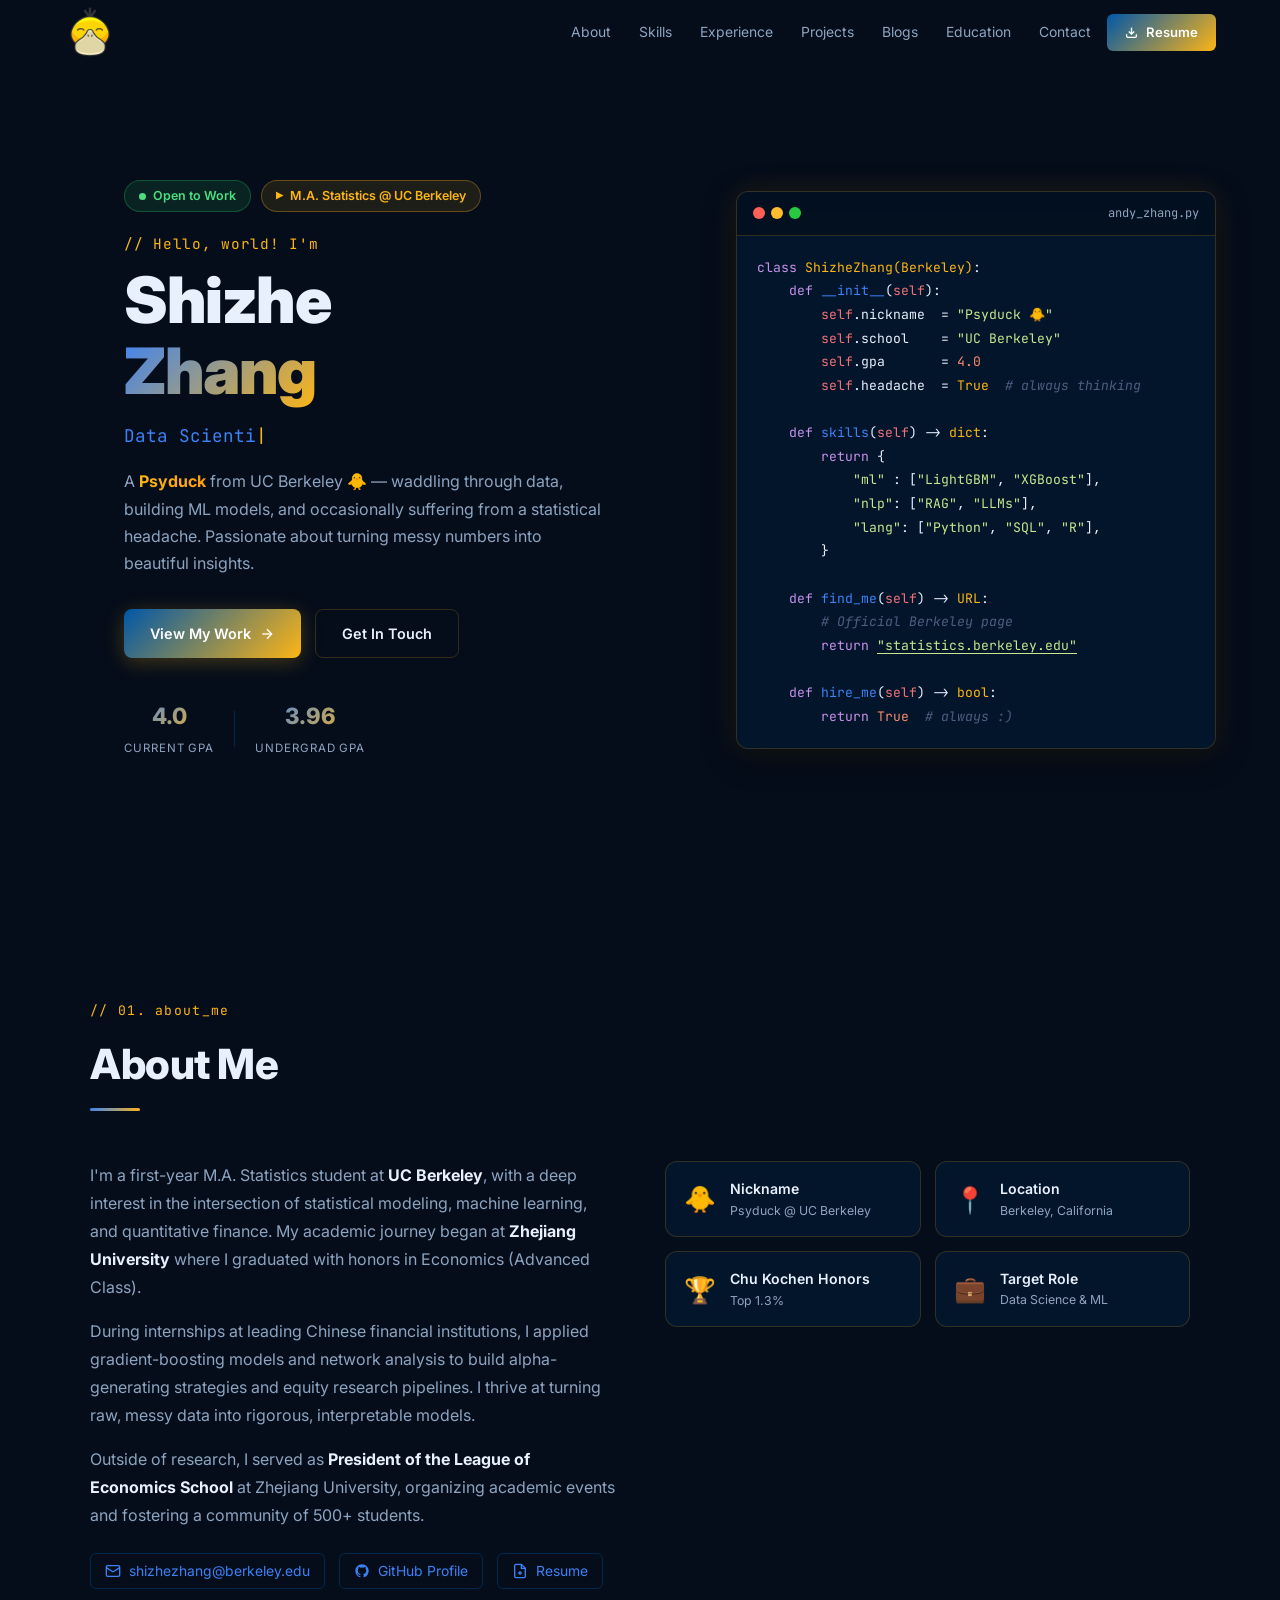
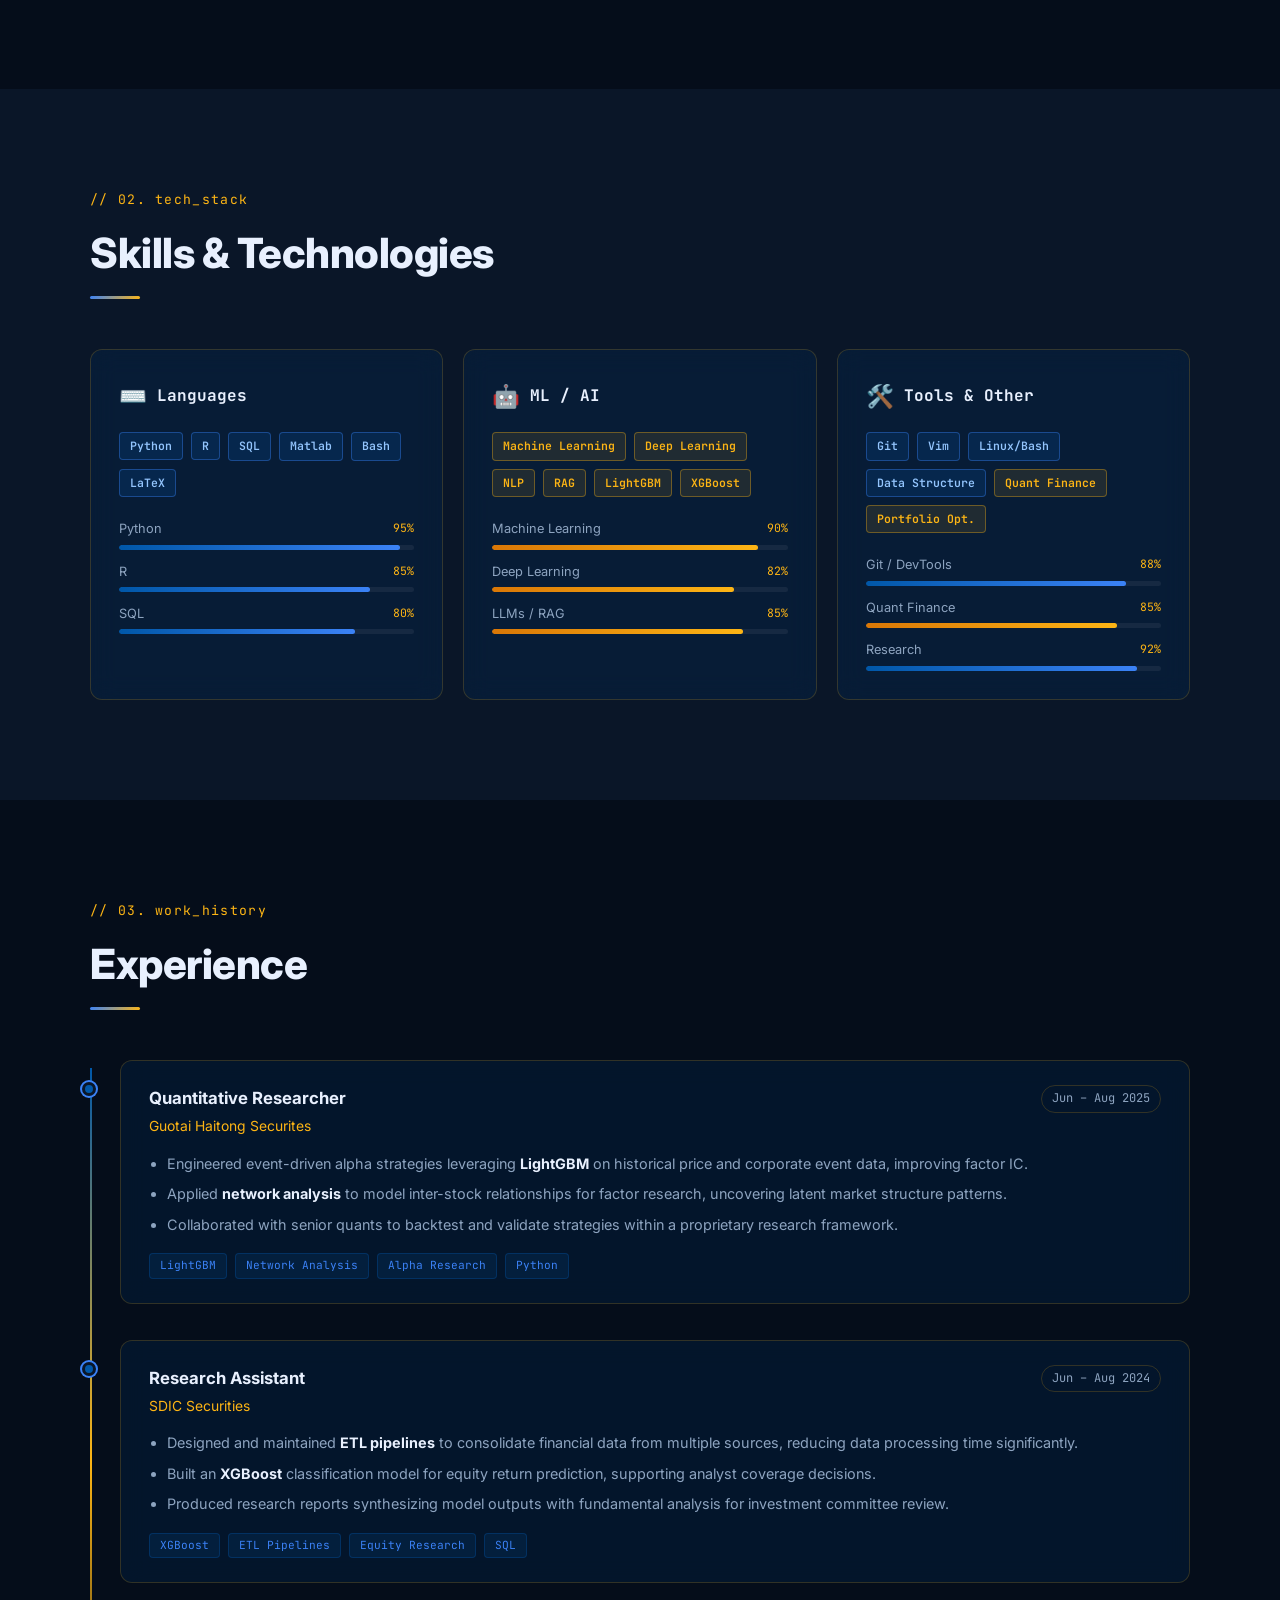
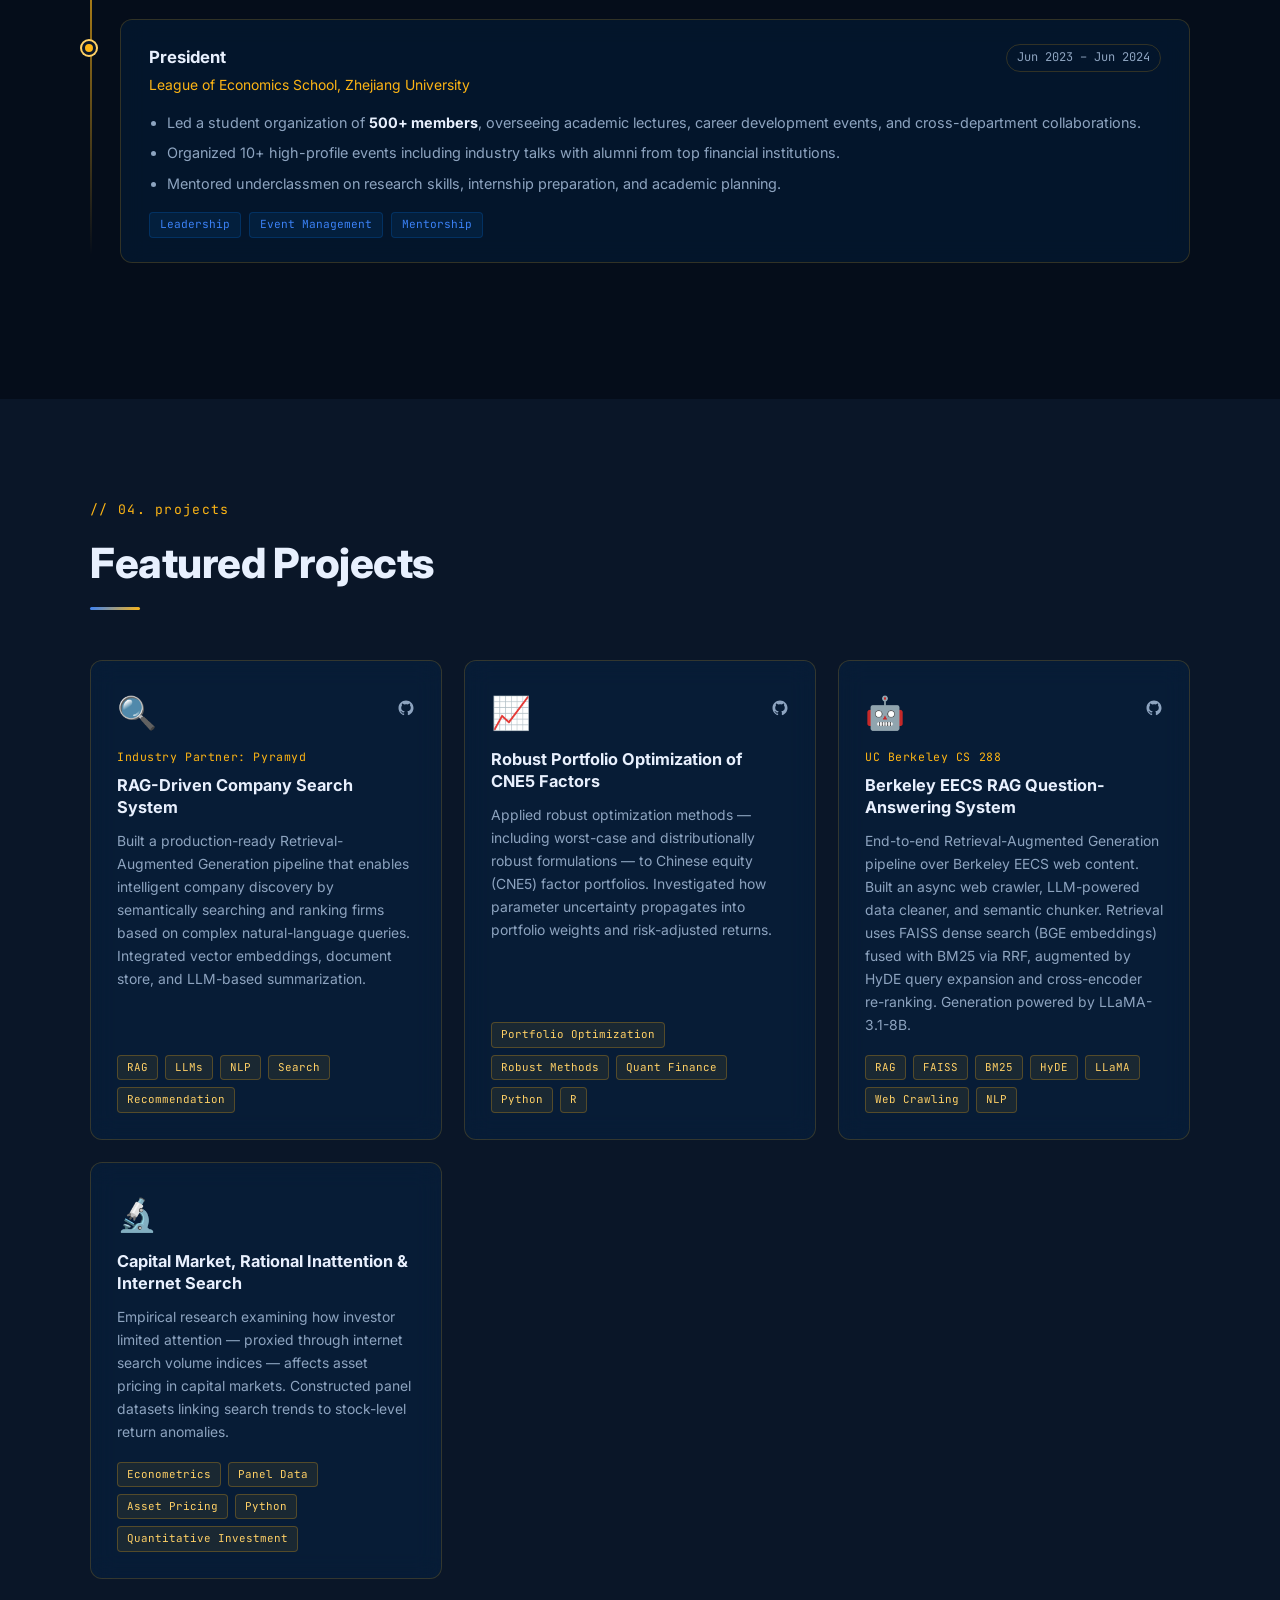
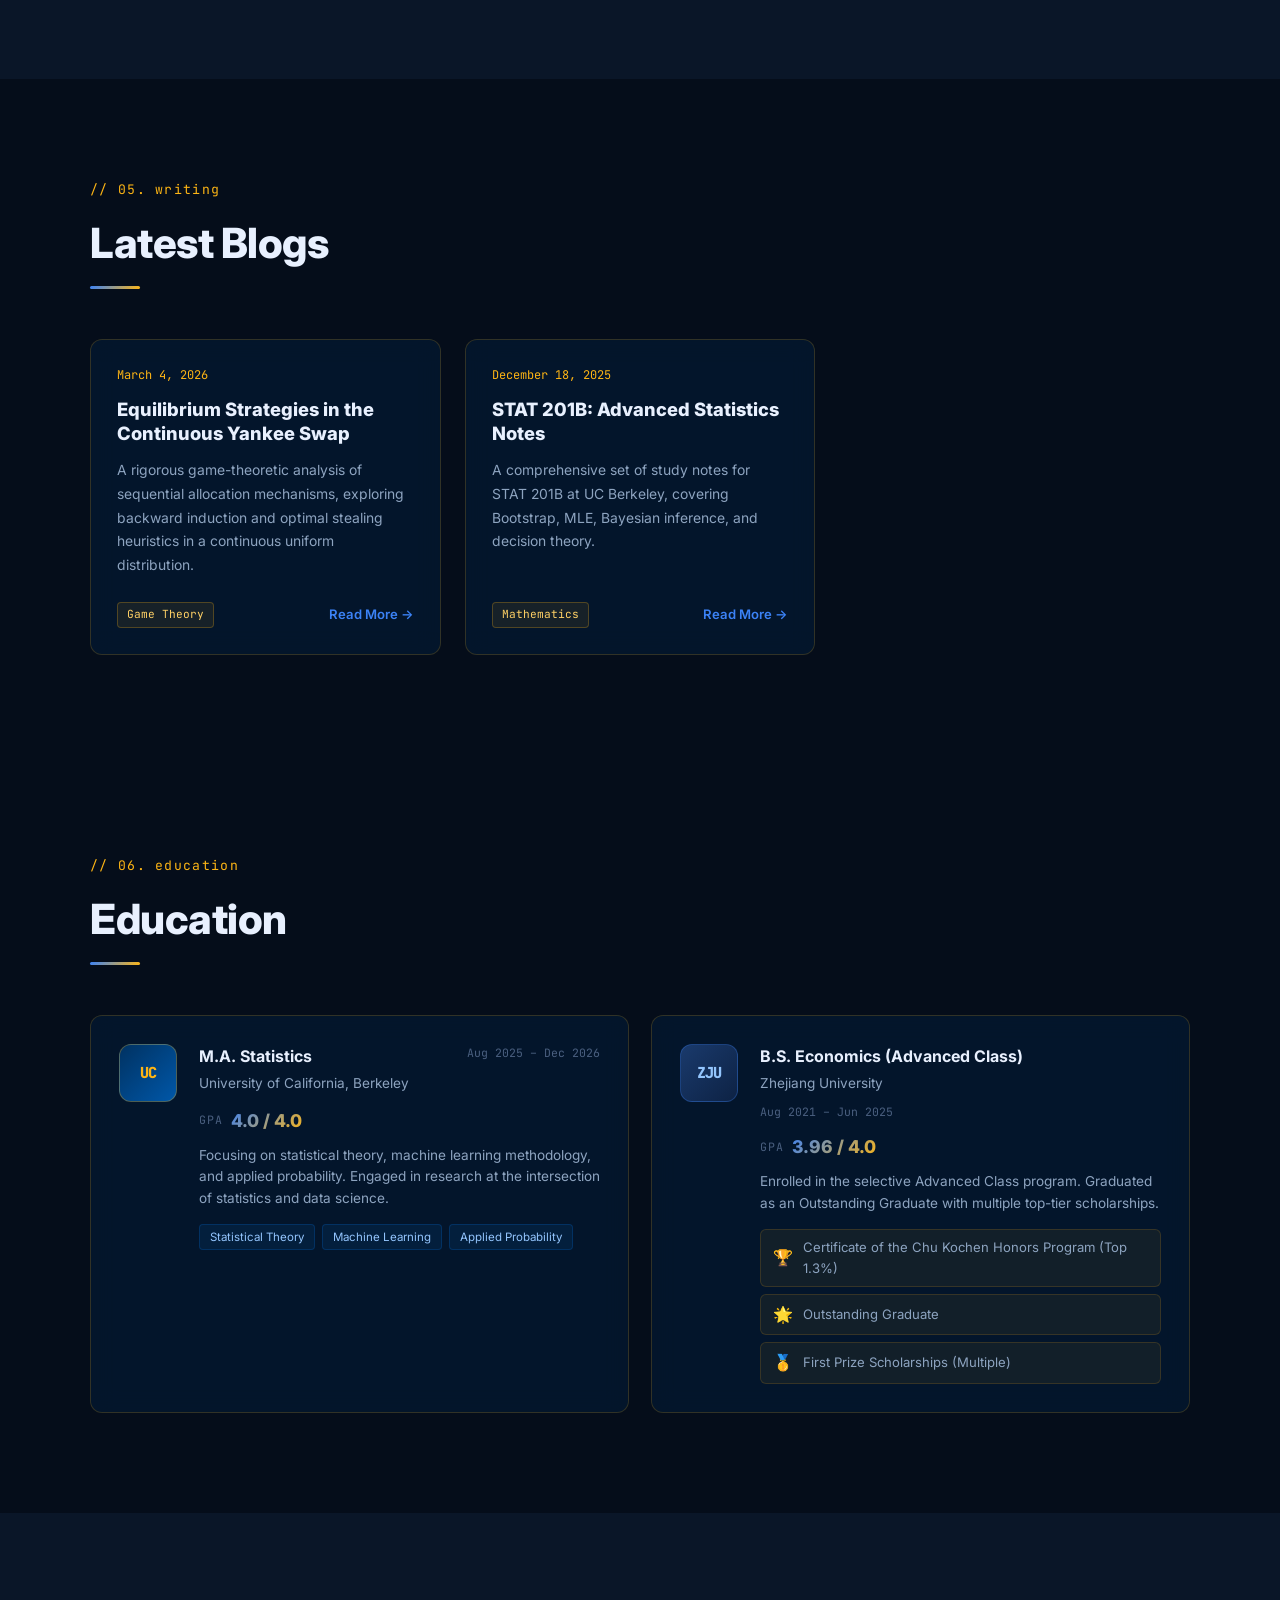
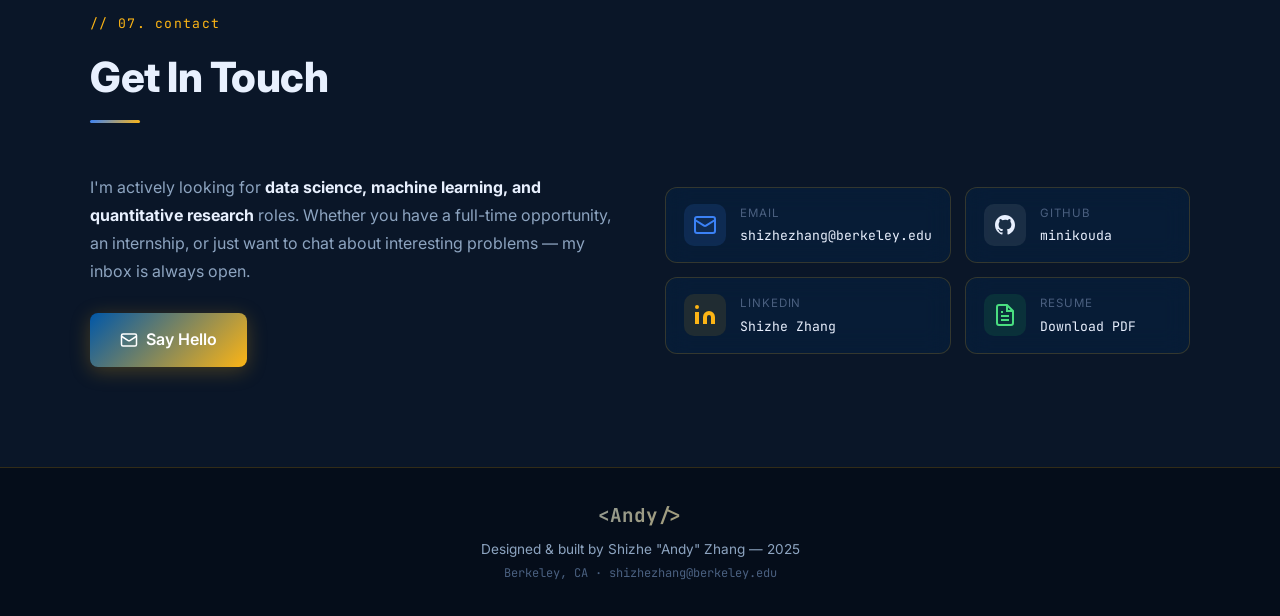
==== index.html @ 992f9767 "new resume and rag project" ====
<!DOCTYPE html>
<html lang="en">
<head>
  <meta charset="UTF-8" />
  <meta name="viewport" content="width=device-width, initial-scale=1.0" />
  <title>Andy Zhang — Data Scientist</title>
  <link rel="preconnect" href="https://fonts.googleapis.com" />
  <link rel="preconnect" href="https://fonts.gstatic.com" crossorigin />
  <link href="https://fonts.googleapis.com/css2?family=JetBrains+Mono:wght@400;600&family=Inter:wght@300;400;500;600;700;800;900&display=swap" rel="stylesheet" />
  <link rel="stylesheet" href="style.css" />
</head>
<body>

  <!-- ===== NAV ===== -->
  <nav class="nav" id="navbar">
    <div class="nav-inner">
      <a href="#hero" class="nav-logo"><img src="images/profile.png" alt="Andy" style="height:52px;width:52px;border-radius:50%;object-fit:cover;mix-blend-mode:lighten;" /></a>
      <ul class="nav-links">
        <li><a href="#about"     class="nav-link">About</a></li>
        <li><a href="#skills"    class="nav-link">Skills</a></li>
        <li><a href="#experience" class="nav-link">Experience</a></li>
        <li><a href="#projects"  class="nav-link">Projects</a></li>
        <li><a href="#blogs"     class="nav-link">Blogs</a></li>
        <li><a href="#education" class="nav-link">Education</a></li>
        <li><a href="#contact"   class="nav-link">Contact</a></li>
        <li><a href="assets/Zhang Shizhe.pdf" target="_blank" rel="noopener" class="btn btn-nav" download>
          <svg width="13" height="13" viewBox="0 0 24 24" fill="none" stroke="currentColor" stroke-width="2.5"><path d="M21 15v4a2 2 0 0 1-2 2H5a2 2 0 0 1-2-2v-4"/><polyline points="7 10 12 15 17 10"/><line x1="12" y1="15" x2="12" y2="3"/></svg>
          Resume
        </a></li>
      </ul>
      <button class="nav-hamburger" id="menuToggle" aria-label="Toggle menu">
        <span></span><span></span><span></span>
      </button>
    </div>
  </nav>

  <!-- ===== HERO ===== -->
  <section id="hero" class="hero">
    <div class="hero-bg-mesh" aria-hidden="true"></div>
    <div class="hero-content">
      <div class="hero-badges">
        <span class="badge badge-available"><span class="badge-dot"></span>Open to Work</span>
        <span class="badge badge-study"><span class="mono">▶</span> M.A. Statistics @ UC Berkeley</span>
      </div>
      <p class="hero-greeting mono">// Hello, world! I'm</p>
      <h1 class="hero-name">Shizhe<br /><span class="gradient-text">Zhang</span></h1>
      <div class="hero-title-wrapper">
        <span class="hero-role" id="typingTarget"></span><span class="cursor" id="cursor">|</span>
      </div>
      <p class="hero-description">
        A <strong class="psyduck-text">Psyduck</strong> from UC Berkeley 🐥 — waddling through data,
        building ML models, and occasionally suffering from a statistical headache.
        Passionate about turning messy numbers into beautiful insights.
      </p>
      <div class="hero-actions">
        <a href="#projects" class="btn btn-primary">
          View My Work
          <svg width="16" height="16" viewBox="0 0 24 24" fill="none" stroke="currentColor" stroke-width="2"><path d="M5 12h14"/><path d="m12 5 7 7-7 7"/></svg>
        </a>
        <a href="#contact" class="btn btn-secondary">Get In Touch</a>
      </div>
      <div class="hero-stats">
        <div class="stat"><span class="stat-num gradient-text">4.0</span><span class="stat-label">Current GPA</span></div>
        <div class="stat-divider"></div>
        <div class="stat"><span class="stat-num gradient-text">3.96</span><span class="stat-label">Undergrad GPA</span></div>
        <!-- <div class="stat-divider"></div>
        <div class="stat"><span class="stat-num gradient-text">Top 1.3%</span><span class="stat-label">National Scholarship</span></div> -->
      </div>
    </div>

    <div class="hero-visual" aria-hidden="true">
      <div class="code-block glass-card">
        <div class="code-header">
          <span class="dot dot-red"></span><span class="dot dot-yellow"></span><span class="dot dot-green"></span>
          <span class="code-title mono">andy_zhang.py</span>
        </div>
        <pre class="code-body mono"><span class="c-kw">class</span> <span class="c-cls">ShizheZhang(Berkeley)</span>:
    <span class="c-kw">def</span> <span class="c-fn">__init__</span>(<span class="c-var">self</span>):
        <span class="c-var">self</span>.nickname  = <span class="c-str">"Psyduck 🐥"</span>
        <span class="c-var">self</span>.school    = <span class="c-str">"UC Berkeley"</span>
        <span class="c-var">self</span>.gpa       = <span class="c-num">4.0</span>
        <span class="c-var">self</span>.headache  = <span class="c-cls">True</span>  <span class="c-comment"># always thinking</span>

    <span class="c-kw">def</span> <span class="c-fn">skills</span>(<span class="c-var">self</span>) -&gt; <span class="c-cls">dict</span>:
        <span class="c-kw">return</span> {
            <span class="c-str">"ml"</span> : [<span class="c-str">"LightGBM"</span>, <span class="c-str">"XGBoost"</span>],
            <span class="c-str">"nlp"</span>: [<span class="c-str">"RAG"</span>, <span class="c-str">"LLMs"</span>],
            <span class="c-str">"lang"</span>: [<span class="c-str">"Python"</span>, <span class="c-str">"SQL"</span>, <span class="c-str">"R"</span>],
        }

    <span class="c-kw">def</span> <span class="c-fn">find_me</span>(<span class="c-var">self</span>) -&gt; <span class="c-cls">URL</span>:
        <span class="c-comment"># Official Berkeley page</span>
        <span class="c-kw">return</span> <a href="https://statistics.berkeley.edu/people/shizhe-zhang" target="_blank" rel="noopener" class="c-str" style="text-decoration:underline;text-underline-offset:3px;cursor:pointer;">"statistics.berkeley.edu"</a>

    <span class="c-kw">def</span> <span class="c-fn">hire_me</span>(<span class="c-var">self</span>) -&gt; <span class="c-cls">bool</span>:
        <span class="c-kw">return</span> <span class="c-num">True</span>  <span class="c-comment"># always :)</span></pre>
      </div>
    </div>
  </section>

  <!-- ===== ABOUT ===== -->
  <section id="about" class="section">
    <div class="container">
      <div class="section-label mono">// 01. about_me</div>
      <h2 class="section-title">About Me</h2>
      <div class="about-grid">
        <div class="about-text fade-in">
          <p>I'm a first-year M.A. Statistics student at <strong>UC Berkeley</strong>, with a deep interest in the intersection of statistical modeling, machine learning, and quantitative finance. My academic journey began at <strong>Zhejiang University</strong> where I graduated with honors in Economics (Advanced Class).</p>
          <p>During internships at leading Chinese financial institutions, I applied gradient-boosting models and network analysis to build alpha-generating strategies and equity research pipelines. I thrive at turning raw, messy data into rigorous, interpretable models.</p>
          <p>Outside of research, I served as <strong>President of the League of Economics School</strong> at Zhejiang University, organizing academic events and fostering a community of 500+ students.</p>
          <div class="about-links">
            <a href="mailto:shizhezhang@berkeley.edu" class="about-link">
              <svg width="16" height="16" viewBox="0 0 24 24" fill="none" stroke="currentColor" stroke-width="2"><rect x="2" y="4" width="20" height="16" rx="2"/><path d="m22 7-8.97 5.7a1.94 1.94 0 0 1-2.06 0L2 7"/></svg>
              shizhezhang@berkeley.edu
            </a>
            <a href="https://github.com/minikouda" target="_blank" rel="noopener" class="about-link">
              <svg width="16" height="16" viewBox="0 0 24 24" fill="currentColor"><path d="M12 2C6.477 2 2 6.477 2 12c0 4.42 2.865 8.17 6.839 9.49.5.092.682-.217.682-.482 0-.237-.008-.866-.013-1.7-2.782.603-3.369-1.34-3.369-1.34-.454-1.156-1.11-1.464-1.11-1.464-.908-.62.069-.608.069-.608 1.003.07 1.531 1.03 1.531 1.03.892 1.529 2.341 1.087 2.91.832.092-.647.35-1.088.636-1.338-2.22-.253-4.555-1.11-4.555-4.943 0-1.091.39-1.984 1.029-2.683-.103-.253-.446-1.27.098-2.647 0 0 .84-.269 2.75 1.025A9.578 9.578 0 0 1 12 6.836c.85.004 1.705.114 2.504.336 1.909-1.294 2.747-1.025 2.747-1.025.546 1.377.202 2.394.1 2.647.64.699 1.028 1.592 1.028 2.683 0 3.842-2.339 4.687-4.566 4.935.359.309.678.919.678 1.852 0 1.336-.012 2.415-.012 2.741 0 .267.18.578.688.48C19.138 20.167 22 16.418 22 12c0-5.523-4.477-10-10-10z"/></svg>
              GitHub Profile
            </a>
            <a href="assets/Zhang Shizhe.pdf" target="_blank" rel="noopener" class="about-link">
              <svg width="16" height="16" viewBox="0 0 24 24" fill="none" stroke="currentColor" stroke-width="2"><path d="M14 2H6a2 2 0 0 0-2 2v16a2 2 0 0 0 2 2h12a2 2 0 0 0 2-2V8z"/><polyline points="14 2 14 8 20 8"/><line x1="12" y1="18" x2="12" y2="12"/><line x1="9" y1="15" x2="15" y2="15"/></svg>
              Resume
            </a>
          </div>
        </div>
        <div class="about-cards fade-in">
          <div class="mini-card glass-card"><div class="mini-card-icon">🐥</div><div><div class="mini-card-title">Nickname</div><div class="mini-card-sub">Psyduck @ UC Berkeley</div></div></div>
          <div class="mini-card glass-card"><div class="mini-card-icon">📍</div><div><div class="mini-card-title">Location</div><div class="mini-card-sub">Berkeley, California</div></div></div>
          <div class="mini-card glass-card"><div class="mini-card-icon">🏆</div><div><div class="mini-card-title">Chu Kochen Honors</div><div class="mini-card-sub">Top 1.3%</div></div></div>
          <div class="mini-card glass-card"><div class="mini-card-icon">💼</div><div><div class="mini-card-title">Target Role</div><div class="mini-card-sub">Data Science &amp; ML</div></div></div>
        </div>
      </div>
    </div>
  </section>

  <!-- ===== SKILLS ===== -->
  <section id="skills" class="section section-alt">
    <div class="container">
      <div class="section-label mono">// 02. tech_stack</div>
      <h2 class="section-title">Skills &amp; Technologies</h2>
      <div class="skills-grid fade-in">

        <div class="skill-category glass-card">
          <div class="skill-cat-header"><span class="skill-cat-icon">⌨️</span><h3 class="skill-cat-title mono">Languages</h3></div>
          <div class="skill-tags">
            <span class="skill-tag tag-blue">Python</span><span class="skill-tag tag-blue">R</span><span class="skill-tag tag-blue">SQL</span>
            <span class="skill-tag tag-blue">Matlab</span><span class="skill-tag tag-blue">Bash</span><span class="skill-tag tag-blue">LaTeX</span>
          </div>
          <div class="skill-bars">
            <div class="skill-bar-item"><div class="skill-bar-label"><span>Python</span><span class="mono">95%</span></div><div class="skill-bar-track"><div class="skill-bar-fill" data-width="95"></div></div></div>
            <div class="skill-bar-item"><div class="skill-bar-label"><span>R</span><span class="mono">85%</span></div><div class="skill-bar-track"><div class="skill-bar-fill" data-width="85"></div></div></div>
            <div class="skill-bar-item"><div class="skill-bar-label"><span>SQL</span><span class="mono">80%</span></div><div class="skill-bar-track"><div class="skill-bar-fill" data-width="80"></div></div></div>
          </div>
        </div>

        <div class="skill-category glass-card">
          <div class="skill-cat-header"><span class="skill-cat-icon">🤖</span><h3 class="skill-cat-title mono">ML / AI</h3></div>
          <div class="skill-tags">
            <span class="skill-tag tag-yellow">Machine Learning</span><span class="skill-tag tag-yellow">Deep Learning</span>
            <span class="skill-tag tag-yellow">NLP</span><span class="skill-tag tag-yellow">RAG</span>
            <span class="skill-tag tag-yellow">LightGBM</span><span class="skill-tag tag-yellow">XGBoost</span>
          </div>
          <div class="skill-bars">
            <div class="skill-bar-item"><div class="skill-bar-label"><span>Machine Learning</span><span class="mono">90%</span></div><div class="skill-bar-track"><div class="skill-bar-fill bar-yellow" data-width="90"></div></div></div>
            <div class="skill-bar-item"><div class="skill-bar-label"><span>Deep Learning</span><span class="mono">82%</span></div><div class="skill-bar-track"><div class="skill-bar-fill bar-yellow" data-width="82"></div></div></div>
            <div class="skill-bar-item"><div class="skill-bar-label"><span>LLMs / RAG</span><span class="mono">85%</span></div><div class="skill-bar-track"><div class="skill-bar-fill bar-yellow" data-width="85"></div></div></div>
          </div>
        </div>

        <div class="skill-category glass-card">
          <div class="skill-cat-header"><span class="skill-cat-icon">🛠️</span><h3 class="skill-cat-title mono">Tools &amp; Other</h3></div>
          <div class="skill-tags">
            <span class="skill-tag tag-blue">Git</span><span class="skill-tag tag-blue">Vim</span><span class="skill-tag tag-blue">Linux/Bash</span><span class="skill-tag tag-blue">Data Structure</span>
            <span class="skill-tag tag-yellow">Quant Finance</span><span class="skill-tag tag-yellow">Portfolio Opt.</span>
          </div>
          <div class="skill-bars">
            <div class="skill-bar-item"><div class="skill-bar-label"><span>Git / DevTools</span><span class="mono">88%</span></div><div class="skill-bar-track"><div class="skill-bar-fill" data-width="88"></div></div></div>
            <div class="skill-bar-item"><div class="skill-bar-label"><span>Quant Finance</span><span class="mono">85%</span></div><div class="skill-bar-track"><div class="skill-bar-fill bar-yellow" data-width="85"></div></div></div>
            <div class="skill-bar-item"><div class="skill-bar-label"><span>Research</span><span class="mono">92%</span></div><div class="skill-bar-track"><div class="skill-bar-fill" data-width="92"></div></div></div>
          </div>
        </div>

      </div>
    </div>
  </section>

  <!-- ===== EXPERIENCE ===== -->
  <section id="experience" class="section">
    <div class="container">
      <div class="section-label mono">// 03. work_history</div>
      <h2 class="section-title">Experience</h2>
      <div class="timeline">

        <div class="timeline-item fade-in">
          <div class="timeline-dot"></div>
          <div class="timeline-connector"></div>
          <div class="timeline-content glass-card">
            <div class="timeline-header">
              <div><h3 class="timeline-role">Quantitative Researcher</h3><p class="timeline-company">Guotai Haitong Securites </p></div>
              <span class="timeline-date mono">Jun – Aug 2025</span>
            </div>
            <ul class="timeline-bullets">
              <li>Engineered event-driven alpha strategies leveraging <strong>LightGBM</strong> on historical price and corporate event data, improving factor IC.</li>
              <li>Applied <strong>network analysis</strong> to model inter-stock relationships for factor research, uncovering latent market structure patterns.</li>
              <li>Collaborated with senior quants to backtest and validate strategies within a proprietary research framework.</li>
            </ul>
            <div class="timeline-tags"><span class="tl-tag">LightGBM</span><span class="tl-tag">Network Analysis</span><span class="tl-tag">Alpha Research</span><span class="tl-tag">Python</span></div>
          </div>
        </div>

        <div class="timeline-item fade-in">
          <div class="timeline-dot"></div>
          <div class="timeline-connector"></div>
          <div class="timeline-content glass-card">
            <div class="timeline-header">
              <div><h3 class="timeline-role">Research Assistant</h3><p class="timeline-company">SDIC Securities</p></div>
              <span class="timeline-date mono">Jun – Aug 2024</span>
            </div>
            <ul class="timeline-bullets">
              <li>Designed and maintained <strong>ETL pipelines</strong> to consolidate financial data from multiple sources, reducing data processing time significantly.</li>
              <li>Built an <strong>XGBoost</strong> classification model for equity return prediction, supporting analyst coverage decisions.</li>
              <li>Produced research reports synthesizing model outputs with fundamental analysis for investment committee review.</li>
            </ul>
            <div class="timeline-tags"><span class="tl-tag">XGBoost</span><span class="tl-tag">ETL Pipelines</span><span class="tl-tag">Equity Research</span><span class="tl-tag">SQL</span></div>
          </div>
        </div>

        <div class="timeline-item fade-in">
          <div class="timeline-dot timeline-dot-alt"></div>
          <div class="timeline-content glass-card">
            <div class="timeline-header">
              <div><h3 class="timeline-role">President</h3><p class="timeline-company">League of Economics School, Zhejiang University</p></div>
              <span class="timeline-date mono">Jun 2023 – Jun 2024</span>
            </div>
            <ul class="timeline-bullets">
              <li>Led a student organization of <strong>500+ members</strong>, overseeing academic lectures, career development events, and cross-department collaborations.</li>
              <li>Organized 10+ high-profile events including industry talks with alumni from top financial institutions.</li>
              <li>Mentored underclassmen on research skills, internship preparation, and academic planning.</li>
            </ul>
            <div class="timeline-tags"><span class="tl-tag">Leadership</span><span class="tl-tag">Event Management</span><span class="tl-tag">Mentorship</span></div>
          </div>
        </div>

      </div>
    </div>
  </section>

  <!-- ===== PROJECTS ===== -->
  <section id="projects" class="section section-alt">
    <div class="container">
      <div class="section-label mono">// 04. projects</div>
      <h2 class="section-title">Featured Projects</h2>
      <div class="projects-grid">

        <div class="project-card glass-card fade-in">
          <div class="project-header">
            <div class="project-icon">🔍</div>
            <div class="project-links">
              <a href="https://github.com/minikouda/pyramyd_ml" target="_blank" rel="noopener" title="GitHub" class="project-link" aria-label="GitHub">
                <svg width="18" height="18" viewBox="0 0 24 24" fill="currentColor"><path d="M12 2C6.477 2 2 6.477 2 12c0 4.42 2.865 8.17 6.839 9.49.5.092.682-.217.682-.482 0-.237-.008-.866-.013-1.7-2.782.603-3.369-1.34-3.369-1.34-.454-1.156-1.11-1.464-1.11-1.464-.908-.62.069-.608.069-.608 1.003.07 1.531 1.03 1.531 1.03.892 1.529 2.341 1.087 2.91.832.092-.647.35-1.088.636-1.338-2.22-.253-4.555-1.11-4.555-4.943 0-1.091.39-1.984 1.029-2.683-.103-.253-.446-1.27.098-2.647 0 0 .84-.269 2.75 1.025A9.578 9.578 0 0 1 12 6.836c.85.004 1.705.114 2.504.336 1.909-1.294 2.747-1.025 2.747-1.025.546 1.377.202 2.394.1 2.647.64.699 1.028 1.592 1.028 2.683 0 3.842-2.339 4.687-4.566 4.935.359.309.678.919.678 1.852 0 1.336-.012 2.415-.012 2.741 0 .267.18.578.688.48C19.138 20.167 22 16.418 22 12c0-5.523-4.477-10-10-10z"/></svg>
              </a>
            </div>
          </div>
          <div class="project-partner mono">Industry Partner: Pyramyd</div>
          <h3 class="project-title">RAG-Driven Company Search System</h3>
          <p class="project-desc">Built a production-ready Retrieval-Augmented Generation pipeline that enables intelligent company discovery by semantically searching and ranking firms based on complex natural-language queries. Integrated vector embeddings, document store, and LLM-based summarization.</p>
          <div class="project-tags"><span class="p-tag">RAG</span><span class="p-tag">LLMs</span><span class="p-tag">NLP</span><span class="p-tag">Search</span><span class="p-tag">Recommendation</span></div>
        </div>

        <div class="project-card glass-card fade-in">
          <div class="project-header">
            <div class="project-icon">📈</div>
            <div class="project-links">
              <a href="https://github.com/minikouda/quantinvest" target="_blank" rel="noopener" title="GitHub" class="project-link" aria-label="GitHub">
                <svg width="18" height="18" viewBox="0 0 24 24" fill="currentColor"><path d="M12 2C6.477 2 2 6.477 2 12c0 4.42 2.865 8.17 6.839 9.49.5.092.682-.217.682-.482 0-.237-.008-.866-.013-1.7-2.782.603-3.369-1.34-3.369-1.34-.454-1.156-1.11-1.464-1.11-1.464-.908-.62.069-.608.069-.608 1.003.07 1.531 1.03 1.531 1.03.892 1.529 2.341 1.087 2.91.832.092-.647.35-1.088.636-1.338-2.22-.253-4.555-1.11-4.555-4.943 0-1.091.39-1.984 1.029-2.683-.103-.253-.446-1.27.098-2.647 0 0 .84-.269 2.75 1.025A9.578 9.578 0 0 1 12 6.836c.85.004 1.705.114 2.504.336 1.909-1.294 2.747-1.025 2.747-1.025.546 1.377.202 2.394.1 2.647.64.699 1.028 1.592 1.028 2.683 0 3.842-2.339 4.687-4.566 4.935.359.309.678.919.678 1.852 0 1.336-.012 2.415-.012 2.741 0 .267.18.578.688.48C19.138 20.167 22 16.418 22 12c0-5.523-4.477-10-10-10z"/></svg>
              </a>
            </div>
          </div>
          <h3 class="project-title">Robust Portfolio Optimization of CNE5 Factors</h3>
          <p class="project-desc">Applied robust optimization methods — including worst-case and distributionally robust formulations — to Chinese equity (CNE5) factor portfolios. Investigated how parameter uncertainty propagates into portfolio weights and risk-adjusted returns.</p>
          <div class="project-tags"><span class="p-tag">Portfolio Optimization</span><span class="p-tag">Robust Methods</span><span class="p-tag">Quant Finance</span><span class="p-tag">Python</span><span class="p-tag">R</span></div>
        </div>

        <div class="project-card glass-card fade-in">
          <div class="project-header">
            <div class="project-icon">🤖</div>
            <div class="project-links">
              <a href="https://github.com/minikouda/cs-288/tree/main/cs288-sp26-a3" target="_blank" rel="noopener" title="GitHub" class="project-link" aria-label="GitHub">
                <svg width="18" height="18" viewBox="0 0 24 24" fill="currentColor"><path d="M12 2C6.477 2 2 6.477 2 12c0 4.42 2.865 8.17 6.839 9.49.5.092.682-.217.682-.482 0-.237-.008-.866-.013-1.7-2.782.603-3.369-1.34-3.369-1.34-.454-1.156-1.11-1.464-1.11-1.464-.908-.62.069-.608.069-.608 1.003.07 1.531 1.03 1.531 1.03.892 1.529 2.341 1.087 2.91.832.092-.647.35-1.088.636-1.338-2.22-.253-4.555-1.11-4.555-4.943 0-1.091.39-1.984 1.029-2.683-.103-.253-.446-1.27.098-2.647 0 0 .84-.269 2.75 1.025A9.578 9.578 0 0 1 12 6.836c.85.004 1.705.114 2.504.336 1.909-1.294 2.747-1.025 2.747-1.025.546 1.377.202 2.394.1 2.647.64.699 1.028 1.592 1.028 2.683 0 3.842-2.339 4.687-4.566 4.935.359.309.678.919.678 1.852 0 1.336-.012 2.415-.012 2.741 0 .267.18.578.688.48C19.138 20.167 22 16.418 22 12c0-5.523-4.477-10-10-10z"/></svg>
              </a>
            </div>
          </div>
          <div class="project-partner mono">UC Berkeley CS 288</div>
          <h3 class="project-title">Berkeley EECS RAG Question-Answering System</h3>
          <p class="project-desc">End-to-end Retrieval-Augmented Generation pipeline over Berkeley EECS web content. Built an async web crawler, LLM-powered data cleaner, and semantic chunker. Retrieval uses FAISS dense search (BGE embeddings) fused with BM25 via RRF, augmented by HyDE query expansion and cross-encoder re-ranking. Generation powered by LLaMA-3.1-8B.</p>
          <div class="project-tags"><span class="p-tag">RAG</span><span class="p-tag">FAISS</span><span class="p-tag">BM25</span><span class="p-tag">HyDE</span><span class="p-tag">LLaMA</span><span class="p-tag">Web Crawling</span><span class="p-tag">NLP</span></div>
        </div>

        <div class="project-card glass-card fade-in">
          <div class="project-header">
            <div class="project-icon">🔬</div>
            <div class="project-links">
            </div>
          </div>
          <h3 class="project-title">Capital Market, Rational Inattention &amp; Internet Search</h3>
          <p class="project-desc">Empirical research examining how investor limited attention — proxied through internet search volume indices — affects asset pricing in capital markets. Constructed panel datasets linking search trends to stock-level return anomalies.</p>
          <div class="project-tags"><span class="p-tag">Econometrics</span><span class="p-tag">Panel Data</span><span class="p-tag">Asset Pricing</span><span class="p-tag">Python</span><span class="p-tag">Quantitative Investment</span></div>
        </div>
      </div>
    </div>
  </section>

  <!-- ===== BLOGS ===== -->
  <section id="blogs" class="section">
    <div class="container">
      <div class="section-label mono">// 05. writing</div>
      <h2 class="section-title">Latest Blogs</h2>
      <div class="blogs-grid">

        <div class="blog-card glass-card fade-in">
          <div class="blog-date mono">March 4, 2026</div>
          <h3 class="blog-title"><a href="blogs/game/game.html">Equilibrium Strategies in the Continuous Yankee Swap</a></h3>
          <p class="blog-desc">A rigorous game-theoretic analysis of sequential allocation mechanisms, exploring backward induction and optimal stealing heuristics in a continuous uniform distribution.</p>
          <div class="blog-footer">
            <span class="blog-tag p-tag">Game Theory</span>
            <a href="blogs/game/game.html" class="blog-more">Read More →</a>
          </div>
        </div>
        
        <div class="blog-card glass-card fade-in">
          <div class="blog-date mono">December 18, 2025</div>
          <h3 class="blog-title"><a href="blogs/201B_note/201B_note.html">STAT 201B: Advanced Statistics Notes</a></h3>
          <p class="blog-desc">A comprehensive set of study notes for STAT 201B at UC Berkeley, covering Bootstrap, MLE, Bayesian inference, and decision theory.</p>
          <div class="blog-footer">
            <span class="blog-tag p-tag">Mathematics</span>
            <a href="blogs/201B_note/201B_note.html" class="blog-more">Read More &rarr;</a>
          </div>
        </div>
        <!-- Add more blog cards here -->

      </div>
    </div>
  </section>

  <!-- ===== EDUCATION ===== -->
  <section id="education" class="section">
    <div class="container">
      <div class="section-label mono">// 06. education</div>
      <h2 class="section-title">Education</h2>
      <div class="edu-grid">

        <div class="edu-card glass-card fade-in">
          <div class="edu-logo edu-logo-berkeley">UC</div>
          <div class="edu-body">
            <div class="edu-header">
              <div><h3 class="edu-degree">M.A. Statistics</h3><p class="edu-school">University of California, Berkeley</p></div>
              <span class="edu-date mono">Aug 2025 – Dec 2026</span>
            </div>
            <div class="edu-gpa"><span class="gpa-label mono">GPA</span><span class="gpa-value gradient-text">4.0 / 4.0</span></div>
            <p class="edu-desc">Focusing on statistical theory, machine learning methodology, and applied probability. Engaged in research at the intersection of statistics and data science.</p>
            <div class="edu-tags"><span class="e-tag">Statistical Theory</span><span class="e-tag">Machine Learning</span><span class="e-tag">Applied Probability</span></div>
          </div>
        </div>

        <div class="edu-card glass-card fade-in">
          <div class="edu-logo edu-logo-zju">ZJU</div>
          <div class="edu-body">
            <div class="edu-header">
              <div><h3 class="edu-degree">B.S. Economics (Advanced Class)</h3><p class="edu-school">Zhejiang University</p></div>
              <span class="edu-date mono">Aug 2021 – Jun 2025</span>
            </div>
            <div class="edu-gpa"><span class="gpa-label mono">GPA</span><span class="gpa-value gradient-text">3.96 / 4.0</span></div>
            <p class="edu-desc">Enrolled in the selective Advanced Class program. Graduated as an Outstanding Graduate with multiple top-tier scholarships.</p>
            <div class="edu-honors">
              <div class="honor-badge"><span class="honor-icon">🏆</span><span>Certificate of the Chu Kochen Honors Program (Top 1.3%)</span></div>
              <div class="honor-badge"><span class="honor-icon">🌟</span><span>Outstanding Graduate</span></div>
              <div class="honor-badge"><span class="honor-icon">🥇</span><span>First Prize Scholarships (Multiple)</span></div>
            </div>
          </div>
        </div>

      </div>
    </div>
  </section>

  <!-- ===== CONTACT ===== -->
  <section id="contact" class="section section-alt">
    <div class="container">
      <div class="section-label mono">// 07. contact</div>
      <h2 class="section-title">Get In Touch</h2>
      <div class="contact-wrapper fade-in">
        <div class="contact-text">
          <p>I'm actively looking for <strong>data science, machine learning, and quantitative research</strong> roles. Whether you have a full-time opportunity, an internship, or just want to chat about interesting problems — my inbox is always open.</p>
          <a href="mailto:shizhezhang@berkeley.edu" class="btn btn-primary contact-btn">
            <svg width="18" height="18" viewBox="0 0 24 24" fill="none" stroke="currentColor" stroke-width="2"><rect x="2" y="4" width="20" height="16" rx="2"/><path d="m22 7-8.97 5.7a1.94 1.94 0 0 1-2.06 0L2 7"/></svg>
            Say Hello
          </a>
        </div>
        <div class="contact-links-grid">
          <a href="mailto:shizhezhang@berkeley.edu" class="contact-card glass-card">
            <div class="contact-card-icon email-icon"><svg width="24" height="24" viewBox="0 0 24 24" fill="none" stroke="currentColor" stroke-width="2"><rect x="2" y="4" width="20" height="16" rx="2"/><path d="m22 7-8.97 5.7a1.94 1.94 0 0 1-2.06 0L2 7"/></svg></div>
            <div><div class="contact-card-label">Email</div><div class="contact-card-value mono">shizhezhang@berkeley.edu</div></div>
          </a>
          <a href="https://github.com/minikouda" target="_blank" rel="noopener" class="contact-card glass-card">
            <div class="contact-card-icon github-icon"><svg width="24" height="24" viewBox="0 0 24 24" fill="currentColor"><path d="M12 2C6.477 2 2 6.477 2 12c0 4.42 2.865 8.17 6.839 9.49.5.092.682-.217.682-.482 0-.237-.008-.866-.013-1.7-2.782.603-3.369-1.34-3.369-1.34-.454-1.156-1.11-1.464-1.11-1.464-.908-.62.069-.608.069-.608 1.003.07 1.531 1.03 1.531 1.03.892 1.529 2.341 1.087 2.91.832.092-.647.35-1.088.636-1.338-2.22-.253-4.555-1.11-4.555-4.943 0-1.091.39-1.984 1.029-2.683-.103-.253-.446-1.27.098-2.647 0 0 .84-.269 2.75 1.025A9.578 9.578 0 0 1 12 6.836c.85.004 1.705.114 2.504.336 1.909-1.294 2.747-1.025 2.747-1.025.546 1.377.202 2.394.1 2.647.64.699 1.028 1.592 1.028 2.683 0 3.842-2.339 4.687-4.566 4.935.359.309.678.919.678 1.852 0 1.336-.012 2.415-.012 2.741 0 .267.18.578.688.48C19.138 20.167 22 16.418 22 12c0-5.523-4.477-10-10-10z"/></svg></div>
            <div><div class="contact-card-label">GitHub</div><div class="contact-card-value mono">minikouda</div></div>
          </a>
          <a href="http://linkedin.com/in/shizhe-zhang-658b17365" target="_blank" rel="noopener" class="contact-card glass-card">
            <div class="contact-card-icon location-icon"><svg width="24" height="24" viewBox="0 0 24 24" fill="currentColor"><path d="M16 8a6 6 0 0 1 6 6v7h-4v-7a2 2 0 0 0-2-2 2 2 0 0 0-2 2v7h-4v-7a6 6 0 0 1 6-6z"/><rect x="2" y="9" width="4" height="12"/><circle cx="4" cy="4" r="2"/></svg></div>
            <div><div class="contact-card-label">LinkedIn</div><div class="contact-card-value mono">Shizhe Zhang</div></div>
          </a>
          <a href="assets/Zhang Shizhe.pdf" target="_blank" rel="noopener" download class="contact-card glass-card">
            <div class="contact-card-icon resume-icon"><svg width="24" height="24" viewBox="0 0 24 24" fill="none" stroke="currentColor" stroke-width="2"><path d="M14 2H6a2 2 0 0 0-2 2v16a2 2 0 0 0 2 2h12a2 2 0 0 0 2-2V8z"/><polyline points="14 2 14 8 20 8"/><line x1="16" y1="13" x2="8" y2="13"/><line x1="16" y1="17" x2="8" y2="17"/><polyline points="10 9 9 9 8 9"/></svg></div>
            <div><div class="contact-card-label">Resume</div><div class="contact-card-value mono">Download PDF</div></div>
          </a>
        </div>
      </div>
    </div>
  </section>

  <!-- ===== FOOTER ===== -->
  <footer class="footer">
    <div class="container">
      <div class="footer-inner">
        <span class="mono footer-logo">&lt;Andy/&gt;</span>
        <p class="footer-text">Designed &amp; built by Shizhe "Andy" Zhang &mdash; 2025</p>
        <p class="footer-sub mono">Berkeley, CA &middot; shizhezhang@berkeley.edu</p>
      </div>
    </div>
  </footer>

  <script src="script.js"></script>
</body>
</html>
---- style.css ----
/* =============================================
   ANDY ZHANG — Personal Website
   Theme: Berkeley Blue & Gold
   ============================================= */

/* ── RESET & BASE ── */
*, *::before, *::after { box-sizing: border-box; margin: 0; padding: 0; }

:root {
  /* Berkeley Blue & Gold palette */
  --blue:        #003262;   /* Berkeley Blue */
  --blue-mid:    #0057a8;
  --blue-light:  #3b82f6;
  --gold:        #FDB515;   /* Berkeley Gold */
  --gold-light:  #ffd166;
  --gold-pale:   #fff3cc;

  /* Dark surface */
  --bg:          #050d1a;
  --bg2:         #0a1628;
  --bg3:         #0f1f38;
  --surface:     rgba(0, 50, 98, 0.25);
  --surface2:    rgba(0, 50, 98, 0.15);
  --border:      rgba(253, 181, 21, 0.18);
  --border2:     rgba(0, 87, 168, 0.35);

  /* Text */
  --text:        #e8f0fe;
  --text-muted:  #8da4c0;
  --text-dim:    #4a6080;

  /* Gradients */
  --grad:        linear-gradient(135deg, var(--blue-light), var(--gold));
  --grad-hero:   linear-gradient(135deg, #0057a8 0%, #003262 40%, #1a0a00 70%, #7a5000 100%);

  --radius:  12px;
  --radius-lg: 20px;
  --shadow:  0 8px 32px rgba(0,0,0,0.4);
  --shadow-glow: 0 0 30px rgba(253,181,21,0.12);
}

html { scroll-behavior: smooth; font-size: 16px; }

body {
  font-family: 'Inter', sans-serif;
  background: var(--bg);
  color: var(--text);
  line-height: 1.6;
  overflow-x: hidden;
}

a { color: inherit; text-decoration: none; }
ul { list-style: none; }
img { max-width: 100%; }

.mono { font-family: 'JetBrains Mono', monospace; }

/* ── SCROLLBAR ── */
::-webkit-scrollbar { width: 6px; }
::-webkit-scrollbar-track { background: var(--bg); }
::-webkit-scrollbar-thumb { background: var(--blue-mid); border-radius: 3px; }
::-webkit-scrollbar-thumb:hover { background: var(--gold); }

/* ── GRADIENT TEXT ── */
.gradient-text {
  background: var(--grad);
  -webkit-background-clip: text;
  -webkit-text-fill-color: transparent;
  background-clip: text;
}

.psyduck-text {
  background: linear-gradient(90deg, var(--gold), #ff9f0a);
  -webkit-background-clip: text;
  -webkit-text-fill-color: transparent;
  background-clip: text;
}

/* ── GLASS CARD ── */
.glass-card {
  background: var(--surface);
  border: 1px solid var(--border);
  border-radius: var(--radius);
  backdrop-filter: blur(12px);
  -webkit-backdrop-filter: blur(12px);
}

/* ── BUTTONS ── */
.btn {
  display: inline-flex;
  align-items: center;
  gap: 8px;
  padding: 12px 26px;
  border-radius: 8px;
  font-weight: 600;
  font-size: 0.9rem;
  cursor: pointer;
  transition: all 0.25s ease;
  border: none;
  text-decoration: none;
}

.btn-primary {
  background: linear-gradient(135deg, var(--blue-mid), var(--gold));
  color: #fff;
  box-shadow: 0 4px 20px rgba(253,181,21,0.25);
}
.btn-primary:hover { transform: translateY(-2px); box-shadow: 0 8px 30px rgba(253,181,21,0.4); }

.btn-secondary {
  background: transparent;
  border: 1.5px solid var(--border);
  color: var(--text);
}
.btn-secondary:hover { border-color: var(--gold); color: var(--gold); transform: translateY(-2px); }

.btn-nav {
  background: linear-gradient(135deg, var(--blue-mid), var(--gold));
  color: #fff;
  padding: 8px 18px;
  font-size: 0.82rem;
  border-radius: 6px;
}
.btn-nav:hover { opacity: 0.85; }

/* ============================================
   NAV
   ============================================ */
.nav {
  position: fixed;
  top: 0; left: 0; right: 0;
  z-index: 1000;
  padding: 0 5%;
  height: 64px;
  display: flex;
  align-items: center;
  transition: background 0.3s, box-shadow 0.3s;
}
.nav.scrolled {
  background: rgba(5, 13, 26, 0.92);
  backdrop-filter: blur(20px);
  -webkit-backdrop-filter: blur(20px);
  box-shadow: 0 1px 0 var(--border);
}
.nav-inner {
  width: 100%;
  max-width: 1200px;
  margin: 0 auto;
  display: flex;
  align-items: center;
  justify-content: space-between;
}
.nav-logo {
  font-size: 1.2rem;
  font-weight: 700;
  background: none;
  letter-spacing: -0.5px;
  display: flex;
  align-items: center;
}
.nav-links {
  display: flex;
  align-items: center;
  gap: 4px;
}
.nav-link {
  padding: 6px 12px;
  border-radius: 6px;
  font-size: 0.87rem;
  color: var(--text-muted);
  transition: color 0.2s, background 0.2s;
}
.nav-link:hover, .nav-link.active {
  color: var(--gold);
  background: rgba(253,181,21,0.08);
}
.nav-hamburger {
  display: none;
  flex-direction: column;
  gap: 5px;
  background: none;
  border: none;
  cursor: pointer;
  padding: 4px;
}
.nav-hamburger span {
  display: block;
  width: 22px;
  height: 2px;
  background: var(--text);
  border-radius: 2px;
  transition: all 0.3s;
}

/* ============================================
   HERO
   ============================================ */
.hero {
  min-height: 100vh;
  display: flex;
  align-items: center;
  padding: 100px 5% 60px;
  position: relative;
  overflow: hidden;
  gap: 60px;
}

.hero-bg-mesh {
  position: absolute;
  inset: 0;
  z-index: 0;
  background:
    radial-gradient(ellipse 80% 60% at 10% 20%, rgba(0,87,168,0.35) 0%, transparent 60%),
    radial-gradient(ellipse 60% 50% at 90% 80%, rgba(253,181,21,0.15) 0%, transparent 55%),
    radial-gradient(ellipse 40% 40% at 70% 10%, rgba(0,50,98,0.4) 0%, transparent 50%);
  animation: meshFloat 10s ease-in-out infinite alternate;
}
@keyframes meshFloat {
  0%   { opacity: 0.7; transform: scale(1) rotate(0deg); }
  100% { opacity: 1;   transform: scale(1.05) rotate(1deg); }
}

.hero > * { position: relative; z-index: 1; }

.hero-content { flex: 1; max-width: 560px; }
.hero-visual   { flex: 1; max-width: 480px; }

.hero-badges {
  display: flex;
  flex-wrap: wrap;
  gap: 10px;
  margin-bottom: 20px;
}
.badge {
  display: inline-flex;
  align-items: center;
  gap: 7px;
  padding: 5px 14px;
  border-radius: 100px;
  font-size: 0.78rem;
  font-weight: 600;
}
.badge-available {
  background: rgba(34,197,94,0.12);
  border: 1px solid rgba(34,197,94,0.3);
  color: #4ade80;
}
.badge-dot {
  width: 7px; height: 7px;
  border-radius: 50%;
  background: #4ade80;
  animation: pulse 2s infinite;
}
@keyframes pulse {
  0%, 100% { opacity: 1; transform: scale(1); }
  50%       { opacity: 0.5; transform: scale(1.4); }
}
.badge-study {
  background: rgba(253,181,21,0.1);
  border: 1px solid rgba(253,181,21,0.3);
  color: var(--gold);
}

.hero-greeting {
  font-size: 0.9rem;
  color: var(--gold);
  letter-spacing: 0.05em;
  margin-bottom: 10px;
}
.hero-name {
  font-size: clamp(2.6rem, 5vw, 4rem);
  font-weight: 900;
  line-height: 1.1;
  letter-spacing: -1.5px;
  margin-bottom: 16px;
}
.hero-title-wrapper {
  font-family: 'JetBrains Mono', monospace;
  font-size: 1.1rem;
  color: var(--blue-light);
  margin-bottom: 20px;
  height: 1.5em;
}
.cursor {
  animation: blink 1s step-end infinite;
  color: var(--gold);
}
@keyframes blink { 0%, 100% { opacity: 1; } 50% { opacity: 0; } }

.hero-description {
  color: var(--text-muted);
  font-size: 1rem;
  line-height: 1.7;
  margin-bottom: 32px;
  max-width: 480px;
}
.hero-description strong { color: var(--text); }

.hero-actions { display: flex; flex-wrap: wrap; gap: 14px; margin-bottom: 40px; }

.hero-stats {
  display: flex;
  align-items: center;
  gap: 20px;
  flex-wrap: wrap;
}
.stat { text-align: center; }
.stat-num { font-size: 1.4rem; font-weight: 800; display: block; }
.stat-label { font-size: 0.72rem; color: var(--text-muted); text-transform: uppercase; letter-spacing: 0.08em; }
.stat-divider { width: 1px; height: 36px; background: var(--border2); }

/* Code block in hero */
.code-block {
  overflow: hidden;
  box-shadow: var(--shadow), var(--shadow-glow);
}
.code-header {
  display: flex;
  align-items: center;
  gap: 6px;
  padding: 12px 16px;
  background: rgba(0,0,0,0.25);
  border-bottom: 1px solid var(--border);
}
.dot { width: 12px; height: 12px; border-radius: 50%; }
.dot-red    { background: #ff5f57; }
.dot-yellow { background: #ffbd2e; }
.dot-green  { background: #28c840; }
.code-title { margin-left: auto; font-size: 0.75rem; color: var(--text-muted); }
.code-body {
  padding: 20px;
  font-size: 0.82rem;
  line-height: 1.8;
  overflow-x: auto;
}
.c-kw  { color: #c792ea; }
.c-cls { color: var(--gold); }
.c-fn  { color: var(--blue-light); }
.c-var { color: #f07178; }
.c-str { color: #c3e88d; }
.c-num { color: #f78c6c; }
.c-comment { color: var(--text-dim); font-style: italic; }

/* ============================================
   SECTIONS
   ============================================ */
.section { padding: 100px 5%; }
.section-alt { background: var(--bg2); }

.container { max-width: 1100px; margin: 0 auto; }

.section-label {
  font-size: 0.82rem;
  color: var(--gold);
  letter-spacing: 0.1em;
  margin-bottom: 10px;
}
.section-title {
  font-size: clamp(1.8rem, 3.5vw, 2.6rem);
  font-weight: 800;
  letter-spacing: -0.5px;
  margin-bottom: 50px;
}
.section-title::after {
  content: '';
  display: block;
  width: 50px;
  height: 3px;
  background: var(--grad);
  border-radius: 2px;
  margin-top: 10px;
}

/* Fade-in animation */
.fade-in {
  opacity: 0;
  transform: translateY(28px);
  transition: opacity 0.6s ease, transform 0.6s ease;
}
.fade-in.visible {
  opacity: 1;
  transform: none;
}

/* ============================================
   ABOUT
   ============================================ */
.about-grid { display: grid; grid-template-columns: 1fr 1fr; gap: 50px; align-items: start; }

.about-text p {
  color: var(--text-muted);
  margin-bottom: 16px;
  line-height: 1.75;
}
.about-text strong { color: var(--text); }

.about-links { display: flex; flex-wrap: wrap; gap: 14px; margin-top: 24px; }
.about-link {
  display: inline-flex;
  align-items: center;
  gap: 8px;
  font-size: 0.87rem;
  color: var(--blue-light);
  padding: 6px 14px;
  border: 1px solid var(--border2);
  border-radius: 6px;
  transition: all 0.2s;
}
.about-link:hover { border-color: var(--gold); color: var(--gold); background: rgba(253,181,21,0.06); }

.about-cards { display: grid; grid-template-columns: 1fr 1fr; gap: 14px; }
.mini-card {
  display: flex;
  align-items: center;
  gap: 14px;
  padding: 16px 18px;
  transition: transform 0.2s, box-shadow 0.2s;
}
.mini-card:hover { transform: translateY(-3px); box-shadow: var(--shadow-glow); }
.mini-card-icon { font-size: 1.6rem; line-height: 1; }
.mini-card-title { font-weight: 600; font-size: 0.88rem; }
.mini-card-sub { font-size: 0.77rem; color: var(--text-muted); }

/* ============================================
   SKILLS
   ============================================ */
.skills-grid { display: grid; grid-template-columns: repeat(3, 1fr); gap: 20px; }

.skill-category { padding: 28px; transition: transform 0.2s, box-shadow 0.2s; }
.skill-category:hover { transform: translateY(-4px); box-shadow: var(--shadow), var(--shadow-glow); }

.skill-cat-header { display: flex; align-items: center; gap: 10px; margin-bottom: 18px; }
.skill-cat-icon { font-size: 1.4rem; }
.skill-cat-title { font-size: 1rem; font-weight: 700; }

.skill-tags { display: flex; flex-wrap: wrap; gap: 8px; margin-bottom: 22px; }
.skill-tag {
  font-family: 'JetBrains Mono', monospace;
  font-size: 0.72rem;
  padding: 4px 10px;
  border-radius: 4px;
  font-weight: 600;
}
.tag-blue   { background: rgba(0,87,168,0.2);  border: 1px solid rgba(59,130,246,0.4); color: #93c5fd; }
.tag-yellow { background: rgba(253,181,21,0.1); border: 1px solid rgba(253,181,21,0.35); color: var(--gold); }

.skill-bars { display: flex; flex-direction: column; gap: 12px; }
.skill-bar-item {}
.skill-bar-label { display: flex; justify-content: space-between; font-size: 0.8rem; color: var(--text-muted); margin-bottom: 5px; }
.skill-bar-label .mono { color: var(--gold); font-size: 0.72rem; }
.skill-bar-track { height: 5px; background: rgba(255,255,255,0.06); border-radius: 3px; overflow: hidden; }
.skill-bar-fill {
  height: 100%;
  background: linear-gradient(90deg, var(--blue-mid), var(--blue-light));
  border-radius: 3px;
  width: 0;
  transition: width 1.2s cubic-bezier(0.4,0,0.2,1);
}
.skill-bar-fill.bar-yellow {
  background: linear-gradient(90deg, #d97706, var(--gold));
}

/* ============================================
   EXPERIENCE / TIMELINE
   ============================================ */
.timeline { position: relative; padding-left: 30px; }
.timeline::before {
  content: '';
  position: absolute;
  left: 0;
  top: 8px;
  bottom: 8px;
  width: 2px;
  background: linear-gradient(to bottom, var(--blue-mid), var(--gold), transparent);
}

.timeline-item { position: relative; margin-bottom: 36px; }
.timeline-dot {
  position: absolute;
  left: -38px;
  top: 22px;
  width: 14px; height: 14px;
  border-radius: 50%;
  background: var(--blue-mid);
  border: 3px solid var(--bg2);
  box-shadow: 0 0 0 2px var(--blue-light);
  z-index: 1;
}
.timeline-dot-alt {
  background: var(--gold);
  box-shadow: 0 0 0 2px var(--gold-light);
}

.timeline-content { padding: 24px 28px; transition: transform 0.2s; }
.timeline-content:hover { transform: translateX(4px); }

.timeline-header { display: flex; justify-content: space-between; align-items: flex-start; gap: 12px; margin-bottom: 14px; flex-wrap: wrap; }
.timeline-role { font-size: 1.05rem; font-weight: 700; }
.timeline-company { font-size: 0.87rem; color: var(--gold); margin-top: 3px; }
.timeline-date { font-size: 0.75rem; color: var(--text-muted); white-space: nowrap; padding: 3px 10px; border: 1px solid var(--border); border-radius: 100px; }

.timeline-bullets { padding-left: 18px; list-style: disc; color: var(--text-muted); font-size: 0.9rem; line-height: 1.7; margin-bottom: 16px; }
.timeline-bullets li { margin-bottom: 6px; }
.timeline-bullets strong { color: var(--text); }

.timeline-tags { display: flex; flex-wrap: wrap; gap: 8px; }
.tl-tag {
  font-family: 'JetBrains Mono', monospace;
  font-size: 0.7rem;
  padding: 3px 10px;
  background: rgba(0,87,168,0.15);
  border: 1px solid var(--border2);
  border-radius: 4px;
  color: var(--blue-light);
}

/* ============================================
   PROJECTS
   ============================================ */
.projects-grid { display: grid; grid-template-columns: repeat(3, 1fr); gap: 22px; }

.project-card {
  padding: 26px;
  transition: transform 0.25s, box-shadow 0.25s;
  display: flex;
  flex-direction: column;
}
.project-card:hover { transform: translateY(-6px); box-shadow: var(--shadow), 0 0 40px rgba(253,181,21,0.1); }

.project-header { display: flex; justify-content: space-between; align-items: center; margin-bottom: 10px; }
.project-icon { font-size: 2rem; }
.project-links { display: flex; gap: 10px; }
.project-link { color: var(--text-muted); transition: color 0.2s; }
.project-link:hover { color: var(--gold); }

.project-partner { font-size: 0.72rem; color: var(--gold); margin-bottom: 8px; letter-spacing: 0.05em; }
.project-title { font-size: 1.02rem; font-weight: 700; margin-bottom: 12px; line-height: 1.35; }
.project-desc { font-size: 0.87rem; color: var(--text-muted); line-height: 1.65; margin-bottom: 18px; flex: 1; }

.project-tags { display: flex; flex-wrap: wrap; gap: 7px; margin-top: auto; }
.p-tag {
  font-family: 'JetBrains Mono', monospace;
  font-size: 0.68rem;
  padding: 3px 9px;
  background: rgba(253,181,21,0.08);
  border: 1px solid rgba(253,181,21,0.25);
  border-radius: 4px;
  color: var(--gold-light);
}

/* ============================================
   BLOGS
   ============================================ */
.blogs-grid { display: grid; grid-template-columns: repeat(3, 1fr); gap: 24px; }

.blog-card {
  padding: 26px;
  display: flex;
  flex-direction: column;
  transition: transform 0.25s, box-shadow 0.25s;
}
.blog-card:hover { transform: translateY(-6px); box-shadow: var(--shadow), 0 0 40px rgba(253,181,21,0.1); }

.blog-date { font-size: 0.75rem; color: var(--gold); margin-bottom: 12px; }
.blog-title { font-size: 1.15rem; font-weight: 800; margin-bottom: 14px; line-height: 1.3; }
.blog-title a { transition: color 0.2s; }
.blog-title a:hover { color: var(--gold); }

.blog-desc { font-size: 0.87rem; color: var(--text-muted); line-height: 1.7; margin-bottom: 24px; }

.blog-footer { display: flex; justify-content: space-between; align-items: center; margin-top: auto; }
.blog-tag { font-size: 0.7rem; }
.blog-more { font-size: 0.82rem; font-weight: 600; color: var(--blue-light); transition: transform 0.2s; }
.blog-more:hover { color: var(--gold); transform: translateX(5px); }

/* ============================================
   EDUCATION
   ============================================ */
.edu-grid { display: grid; grid-template-columns: 1fr 1fr; gap: 22px; }

.edu-card {
  display: flex;
  gap: 22px;
  padding: 28px;
  align-items: flex-start;
  transition: transform 0.2s;
}
.edu-card:hover { transform: translateY(-4px); }

.edu-logo {
  width: 58px; height: 58px;
  border-radius: 12px;
  display: flex;
  align-items: center;
  justify-content: center;
  font-family: 'JetBrains Mono', monospace;
  font-weight: 800;
  font-size: 0.95rem;
  flex-shrink: 0;
  letter-spacing: -1px;
}
.edu-logo-berkeley { background: linear-gradient(135deg, var(--blue), var(--blue-mid)); color: var(--gold); border: 1px solid rgba(253,181,21,0.3); }
.edu-logo-zju      { background: linear-gradient(135deg, #1a3a6c, #0d2244); color: #93c5fd; border: 1px solid rgba(59,130,246,0.3); }

.edu-body { flex: 1; }
.edu-header { display: flex; justify-content: space-between; align-items: flex-start; flex-wrap: wrap; gap: 8px; margin-bottom: 12px; }
.edu-degree { font-size: 1rem; font-weight: 700; }
.edu-school { font-size: 0.85rem; color: var(--text-muted); margin-top: 3px; }
.edu-date { font-size: 0.72rem; color: var(--text-dim); font-family: 'JetBrains Mono', monospace; white-space: nowrap; }

.edu-gpa { display: flex; align-items: center; gap: 8px; margin-bottom: 10px; }
.gpa-label { font-size: 0.72rem; color: var(--text-dim); letter-spacing: 0.08em; }
.gpa-value { font-size: 1.1rem; font-weight: 800; }

.edu-desc { font-size: 0.85rem; color: var(--text-muted); line-height: 1.6; margin-bottom: 14px; }

.edu-tags { display: flex; flex-wrap: wrap; gap: 7px; margin-bottom: 14px; }
.e-tag {
  font-size: 0.72rem;
  padding: 3px 10px;
  background: rgba(0,87,168,0.15);
  border: 1px solid var(--border2);
  border-radius: 4px;
  color: #93c5fd;
}

.edu-honors { display: flex; flex-direction: column; gap: 7px; }
.honor-badge {
  display: flex;
  align-items: center;
  gap: 10px;
  font-size: 0.82rem;
  color: var(--text-muted);
  padding: 7px 12px;
  background: rgba(253,181,21,0.06);
  border: 1px solid rgba(253,181,21,0.15);
  border-radius: 6px;
}
.honor-icon { font-size: 1rem; }

/* ============================================
   CONTACT
   ============================================ */
.contact-wrapper { display: grid; grid-template-columns: 1fr 1fr; gap: 50px; align-items: center; }

.contact-text p { color: var(--text-muted); line-height: 1.75; margin-bottom: 28px; font-size: 1rem; }
.contact-text strong { color: var(--text); }
.contact-btn { font-size: 1rem; padding: 14px 30px; }

.contact-links-grid { display: grid; grid-template-columns: 1fr 1fr; gap: 14px; }
.contact-card {
  display: flex;
  align-items: center;
  gap: 14px;
  padding: 16px 18px;
  transition: all 0.2s;
}
.contact-card:hover { transform: translateY(-3px); border-color: var(--gold); box-shadow: 0 8px 20px rgba(253,181,21,0.1); }

.contact-card-icon {
  width: 42px; height: 42px;
  border-radius: 10px;
  display: flex;
  align-items: center;
  justify-content: center;
  flex-shrink: 0;
}
.email-icon    { background: rgba(59,130,246,0.15); color: var(--blue-light); }
.github-icon   { background: rgba(255,255,255,0.08); color: var(--text); }
.location-icon { background: rgba(253,181,21,0.1); color: var(--gold); }
.resume-icon   { background: rgba(34,197,94,0.12); color: #4ade80; }

.contact-card-label { font-size: 0.72rem; color: var(--text-dim); text-transform: uppercase; letter-spacing: 0.08em; margin-bottom: 3px; }
.contact-card-value { font-size: 0.82rem; color: var(--text); }

/* ============================================
   FOOTER
   ============================================ */
.footer {
  padding: 32px 5%;
  border-top: 1px solid var(--border);
  background: var(--bg);
}
.footer-inner { max-width: 1100px; margin: 0 auto; text-align: center; }
.footer-logo { font-size: 1.2rem; font-weight: 700; display: block; margin-bottom: 8px; background: var(--grad); -webkit-background-clip: text; -webkit-text-fill-color: transparent; background-clip: text; }
.footer-text { font-size: 0.85rem; color: var(--text-muted); margin-bottom: 4px; }
.footer-sub { font-size: 0.75rem; color: var(--text-dim); }

/* ============================================
   RESPONSIVE
   ============================================ */
@media (max-width: 1024px) {
  .skills-grid { grid-template-columns: 1fr 1fr; }
  .projects-grid { grid-template-columns: 1fr 1fr; }
  .blogs-grid { grid-template-columns: 1fr 1fr; }
}

@media (max-width: 860px) {
  .hero { flex-direction: column; text-align: center; }
  .hero-content { max-width: 100%; }
  .hero-visual { width: 100%; max-width: 460px; margin: 0 auto; }
  .hero-badges, .hero-actions, .hero-stats { justify-content: center; }
  .about-grid { grid-template-columns: 1fr; }
  .edu-grid { grid-template-columns: 1fr; }
  .contact-wrapper { grid-template-columns: 1fr; }
  .contact-links-grid { grid-template-columns: 1fr 1fr; }
}

@media (max-width: 700px) {
  .nav-links { display: none; flex-direction: column; position: fixed; top: 64px; left: 0; right: 0; background: rgba(5,13,26,0.97); padding: 20px; gap: 8px; border-bottom: 1px solid var(--border); }
  .nav-links.open { display: flex; }
  .nav-hamburger { display: flex; }
  .skills-grid { grid-template-columns: 1fr; }
  .projects-grid { grid-template-columns: 1fr; }
  .blogs-grid { grid-template-columns: 1fr; }
  .about-cards { grid-template-columns: 1fr; }
  .section { padding: 70px 5%; }
  .hero { padding: 90px 5% 50px; }
  .timeline { padding-left: 20px; }
  .timeline::before { left: -4px; }
  .timeline-dot { left: -28px; }
}
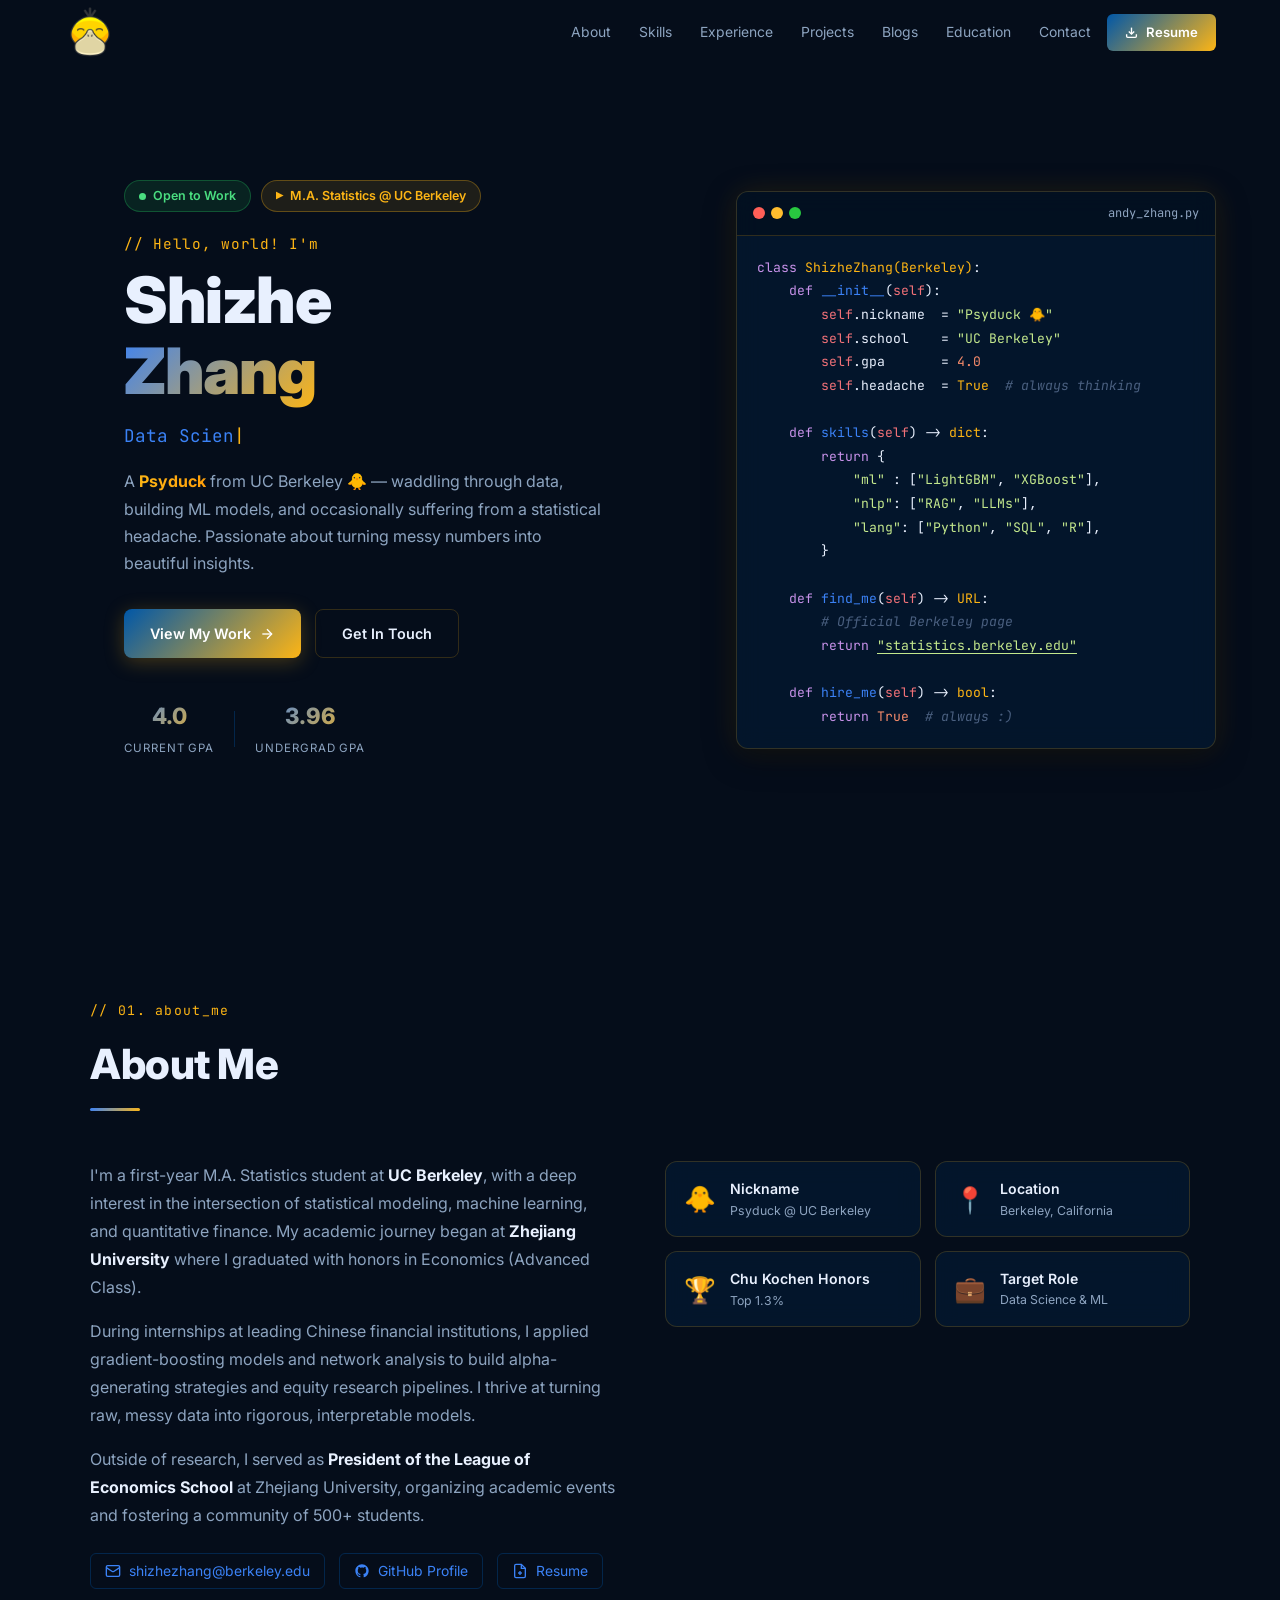
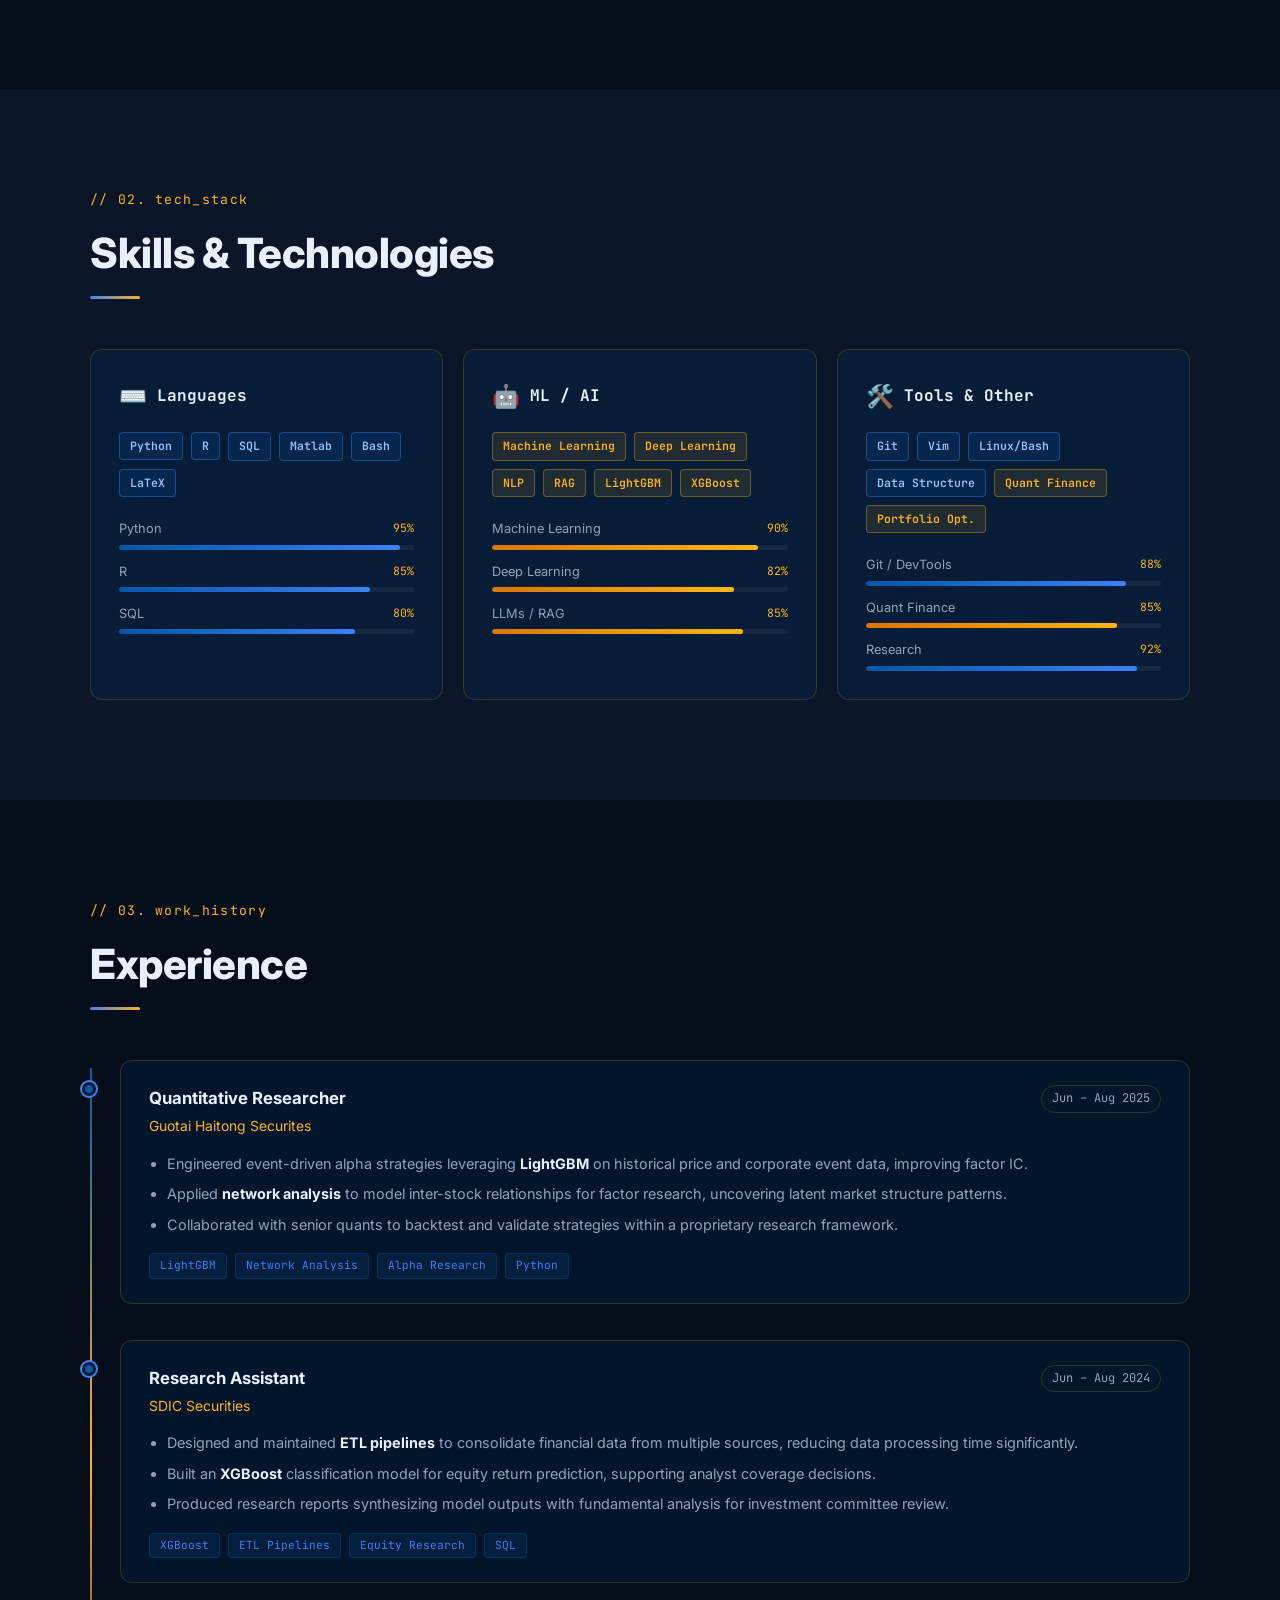
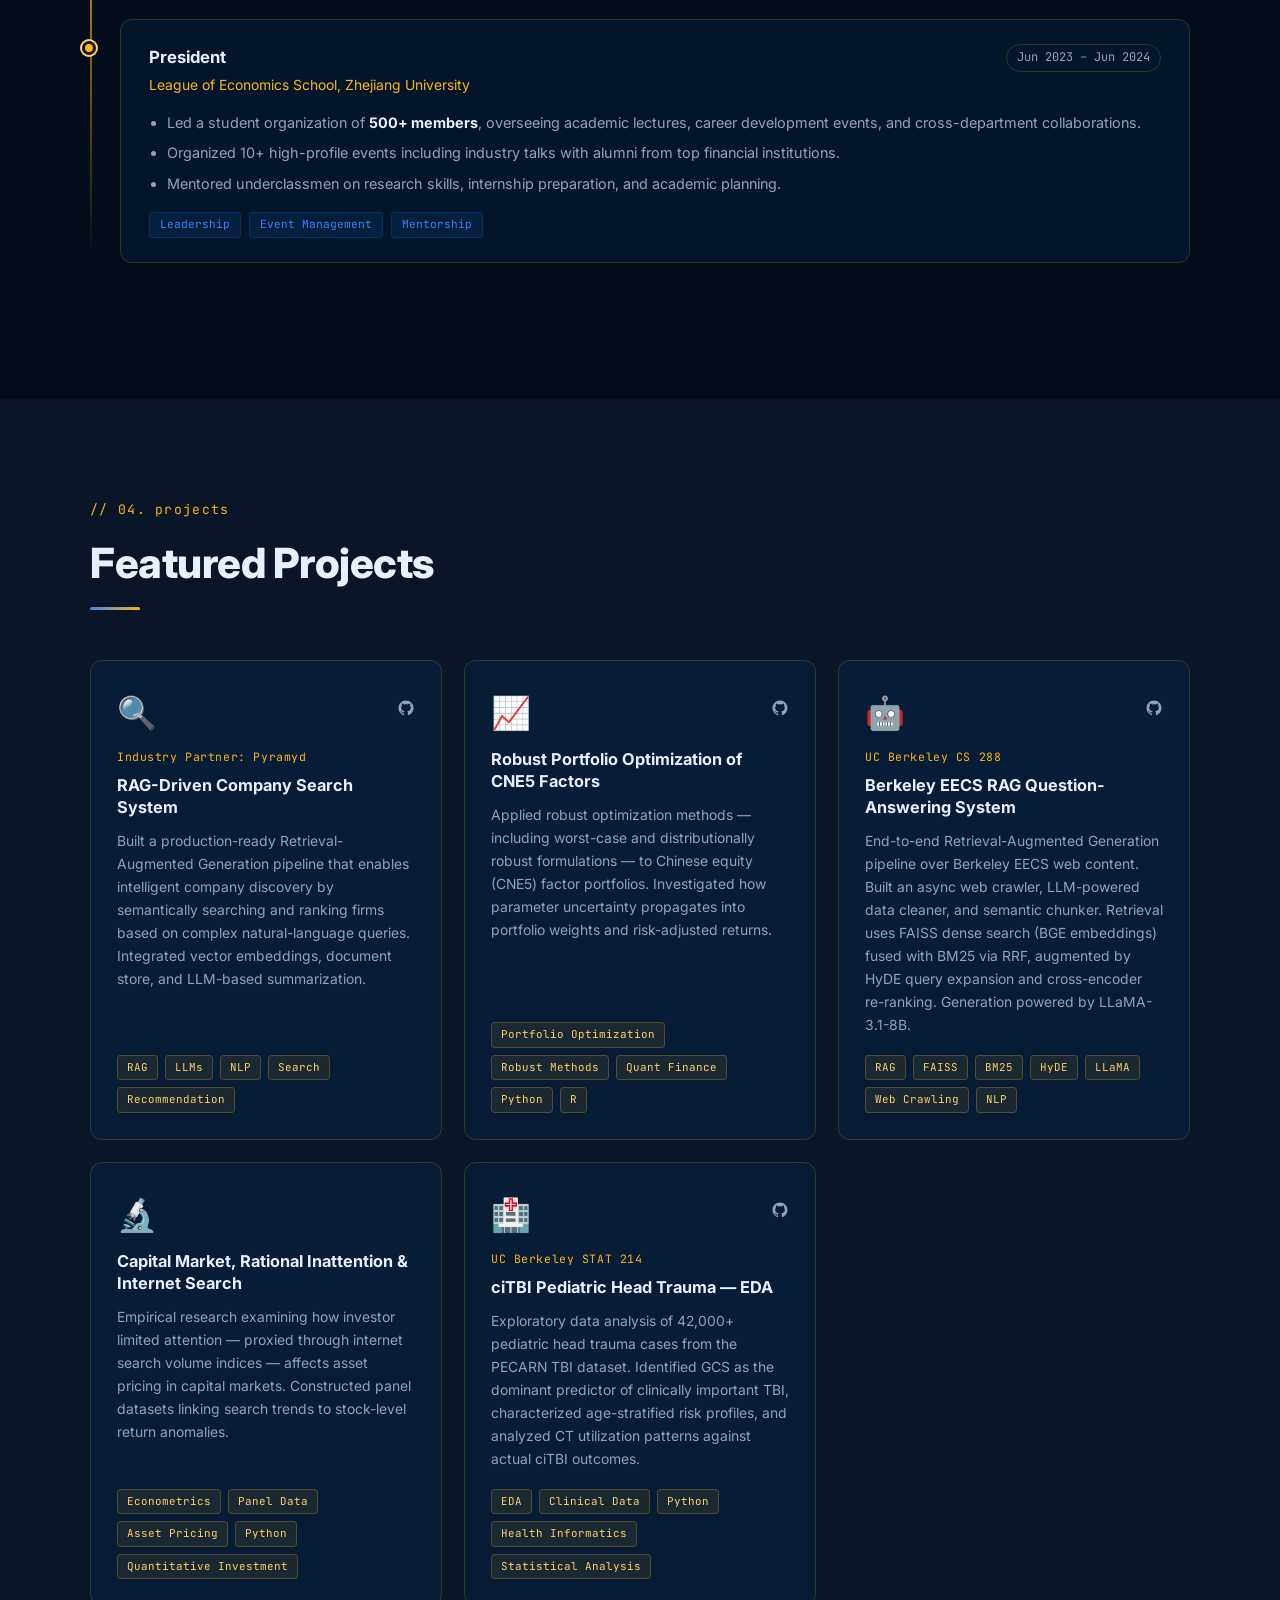
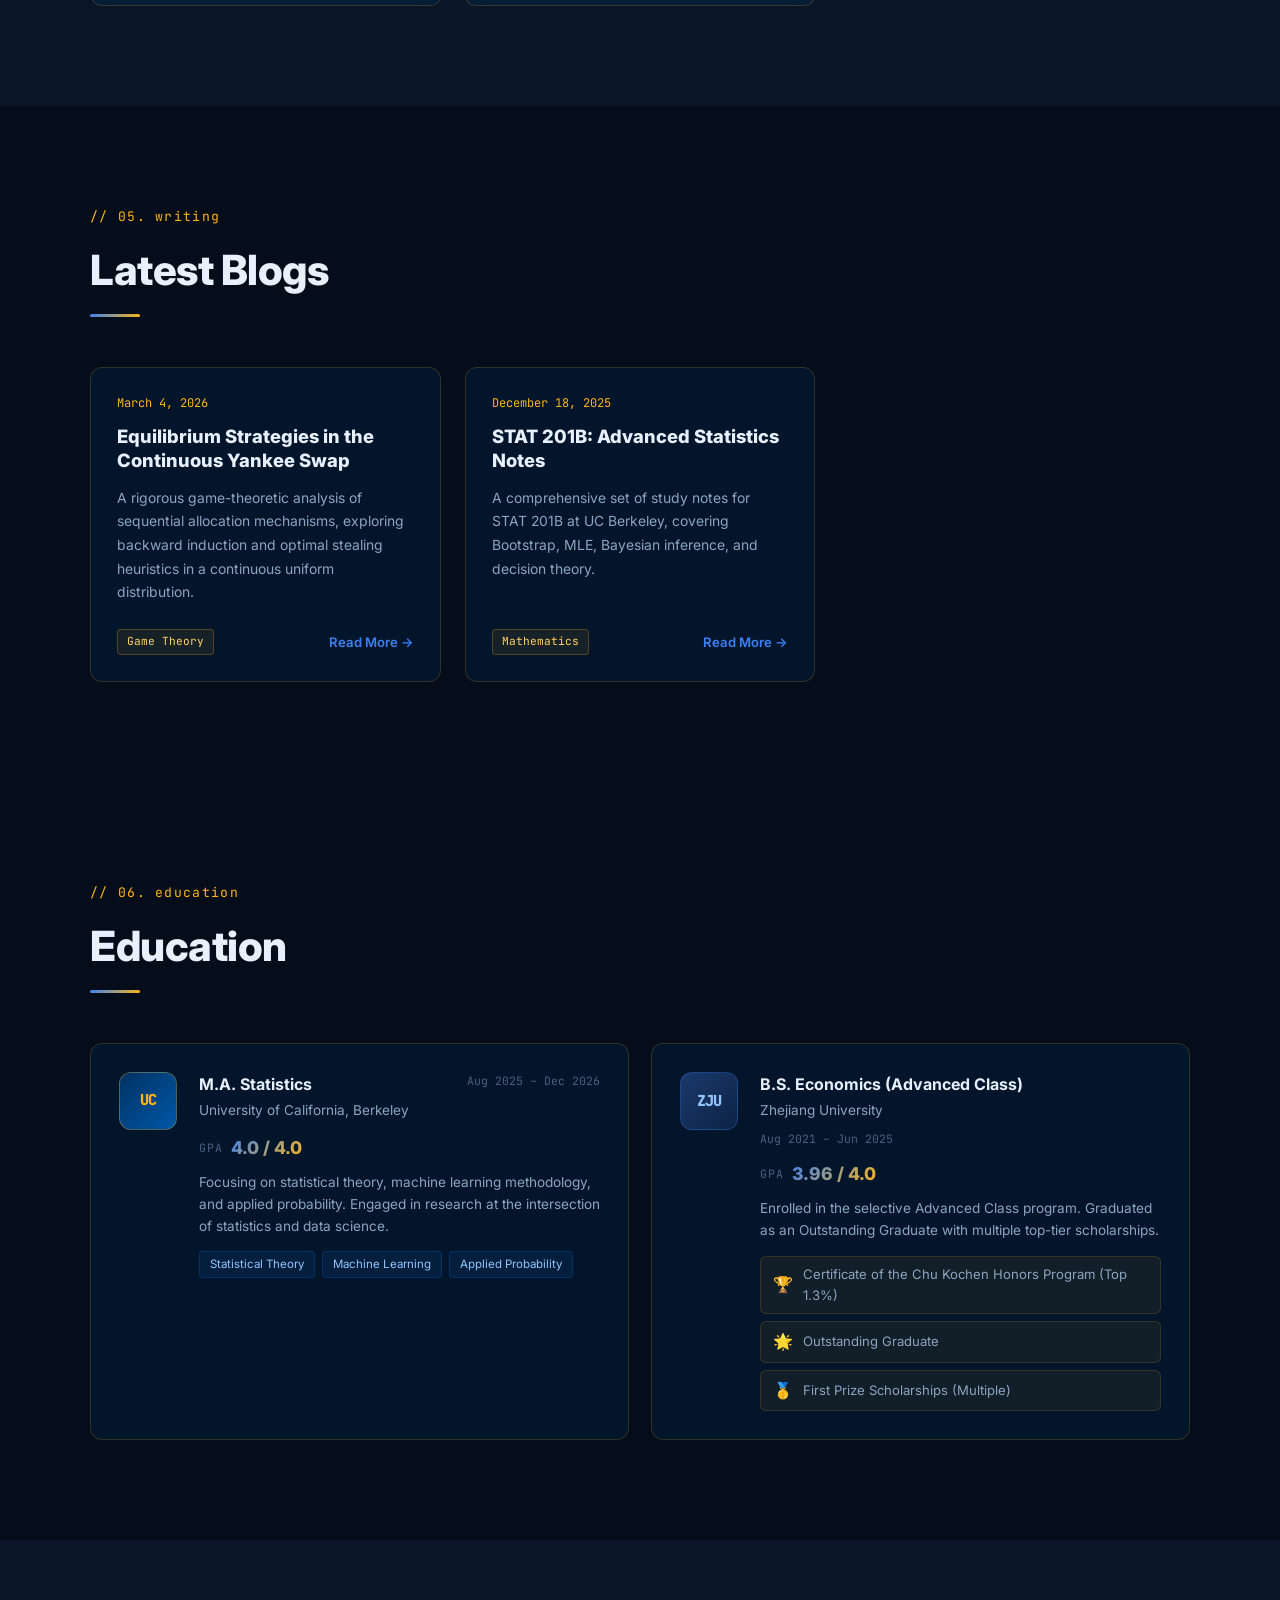
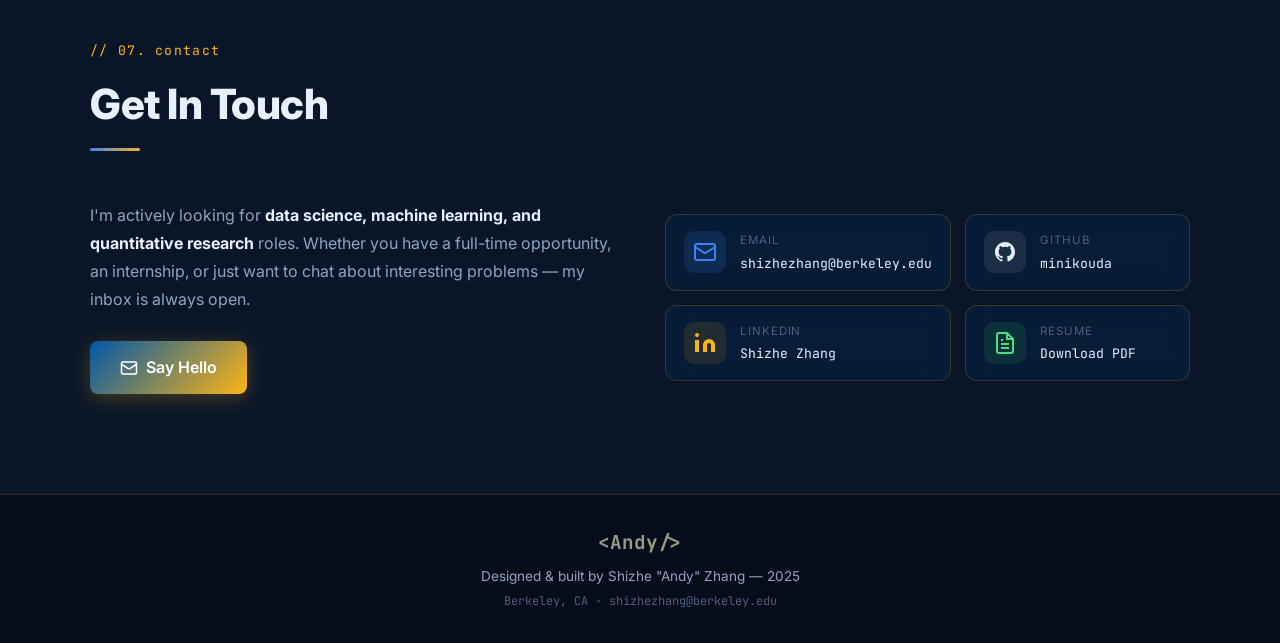
==== commit c072ec36: "citbi project" ====
--- a/index.html
+++ b/index.html
@@ -306,6 +306,21 @@
           <p class="project-desc">Empirical research examining how investor limited attention — proxied through internet search volume indices — affects asset pricing in capital markets. Constructed panel datasets linking search trends to stock-level return anomalies.</p>
           <div class="project-tags"><span class="p-tag">Econometrics</span><span class="p-tag">Panel Data</span><span class="p-tag">Asset Pricing</span><span class="p-tag">Python</span><span class="p-tag">Quantitative Investment</span></div>
         </div>
+
+        <div class="project-card glass-card fade-in">
+          <div class="project-header">
+            <div class="project-icon">🏥</div>
+            <div class="project-links">
+              <a href="https://github.com/minikouda/citbi-eda" target="_blank" rel="noopener" title="GitHub" class="project-link" aria-label="GitHub">
+                <svg width="18" height="18" viewBox="0 0 24 24" fill="currentColor"><path d="M12 2C6.477 2 2 6.477 2 12c0 4.418 2.865 8.166 6.839 9.489.5.092.682-.217.682-.482 0-.237-.009-.868-.013-1.703-2.782.604-3.369-1.342-3.369-1.342-.454-1.154-1.11-1.462-1.11-1.462-.908-.62.069-.608.069-.608 1.003.07 1.531 1.03 1.531 1.03.892 1.529 2.341 1.087 2.91.832.092-.647.35-1.088.636-1.338-2.22-.253-4.555-1.11-4.555-4.943 0-1.091.39-1.984 1.029-2.683-.103-.253-.446-1.27.098-2.647 0 0 .84-.269 2.75 1.025A9.578 9.578 0 0 1 12 6.836a9.59 9.59 0 0 1 2.504.337c1.909-1.294 2.747-1.025 2.747-1.025.546 1.377.203 2.394.1 2.647.64.699 1.028 1.592 1.028 2.683 0 3.842-2.339 4.687-4.566 4.935.359.309.678.919.678 1.852 0 1.336-.012 2.415-.012 2.743 0 .267.18.578.688.48C19.138 20.163 22 16.418 22 12c0-5.523-4.477-10-10-10z"/></svg>
+              </a>
+            </div>
+          </div>
+          <div class="project-partner mono">UC Berkeley STAT 214</div>
+          <h3 class="project-title">ciTBI Pediatric Head Trauma — EDA</h3>
+          <p class="project-desc">Exploratory data analysis of 42,000+ pediatric head trauma cases from the PECARN TBI dataset. Identified GCS as the dominant predictor of clinically important TBI, characterized age-stratified risk profiles, and analyzed CT utilization patterns against actual ciTBI outcomes.</p>
+          <div class="project-tags"><span class="p-tag">EDA</span><span class="p-tag">Clinical Data</span><span class="p-tag">Python</span><span class="p-tag">Health Informatics</span><span class="p-tag">Statistical Analysis</span></div>
+        </div>
       </div>
     </div>
   </section>
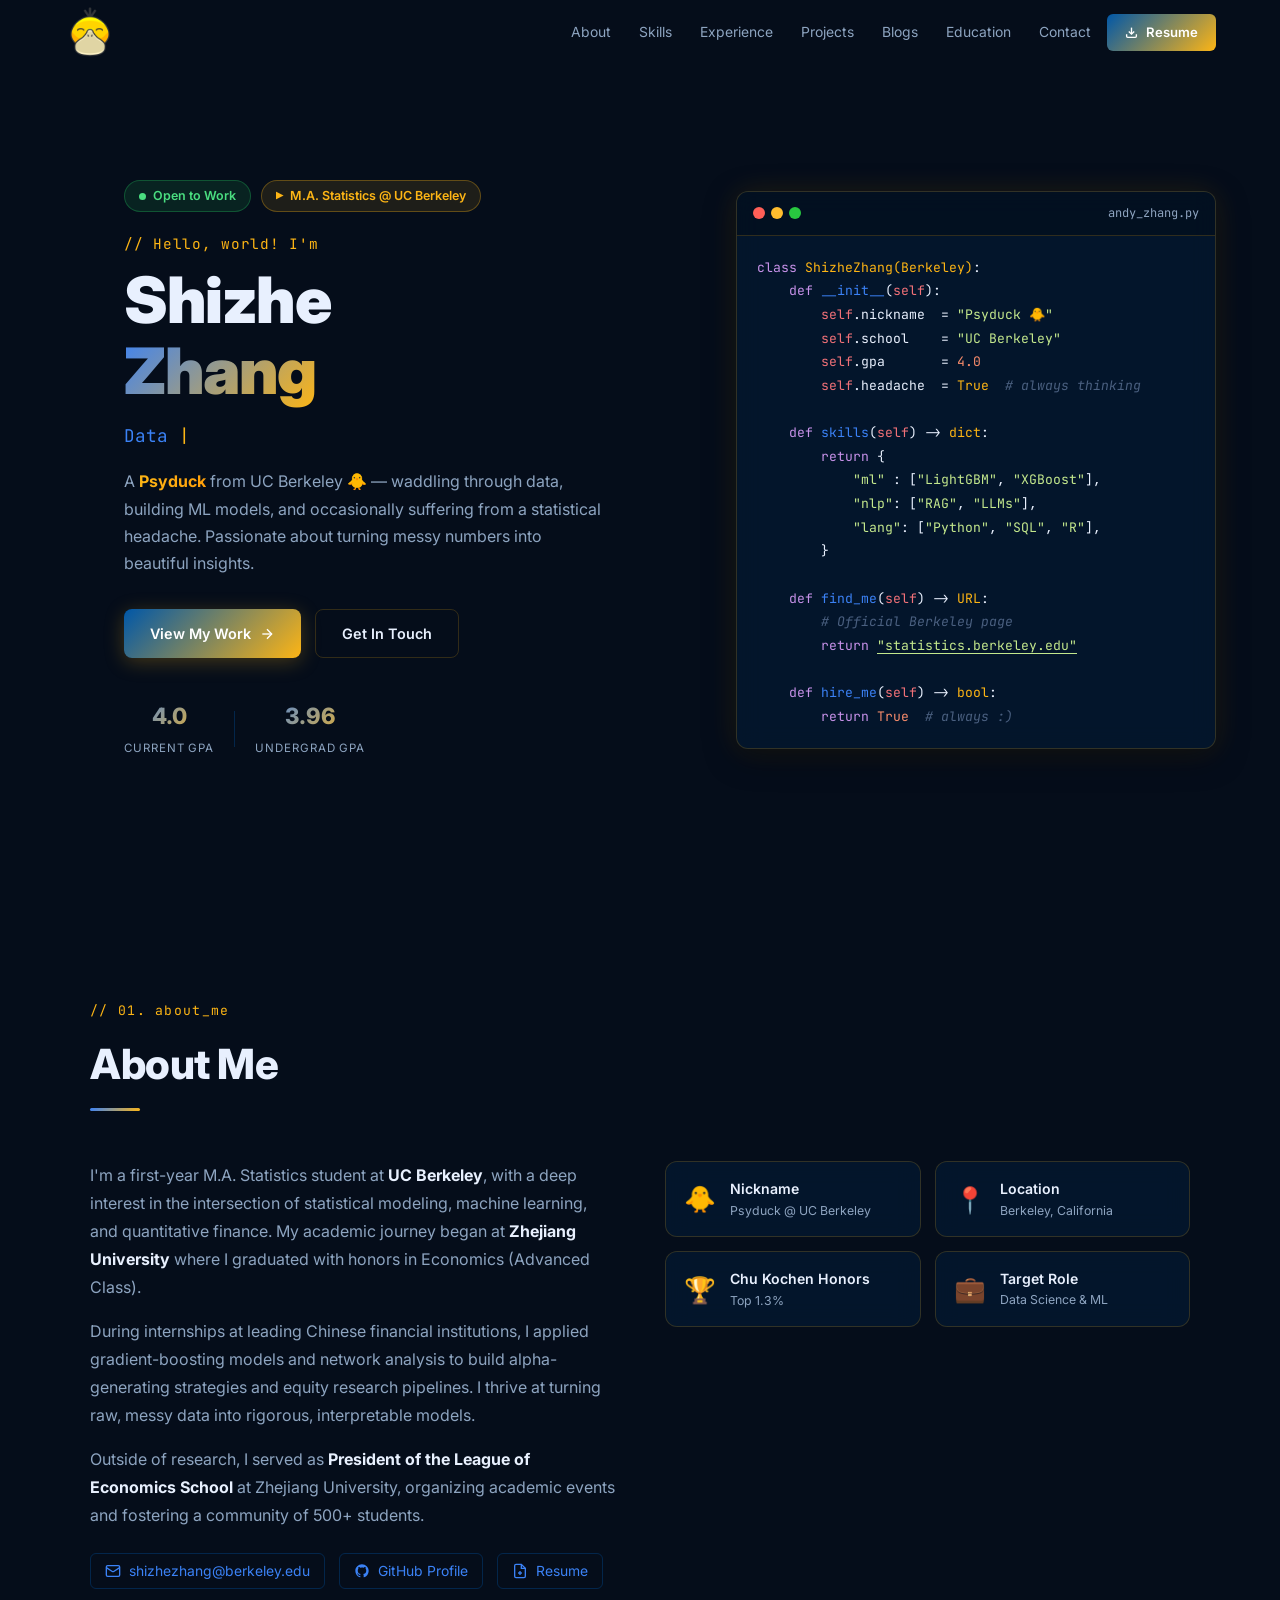
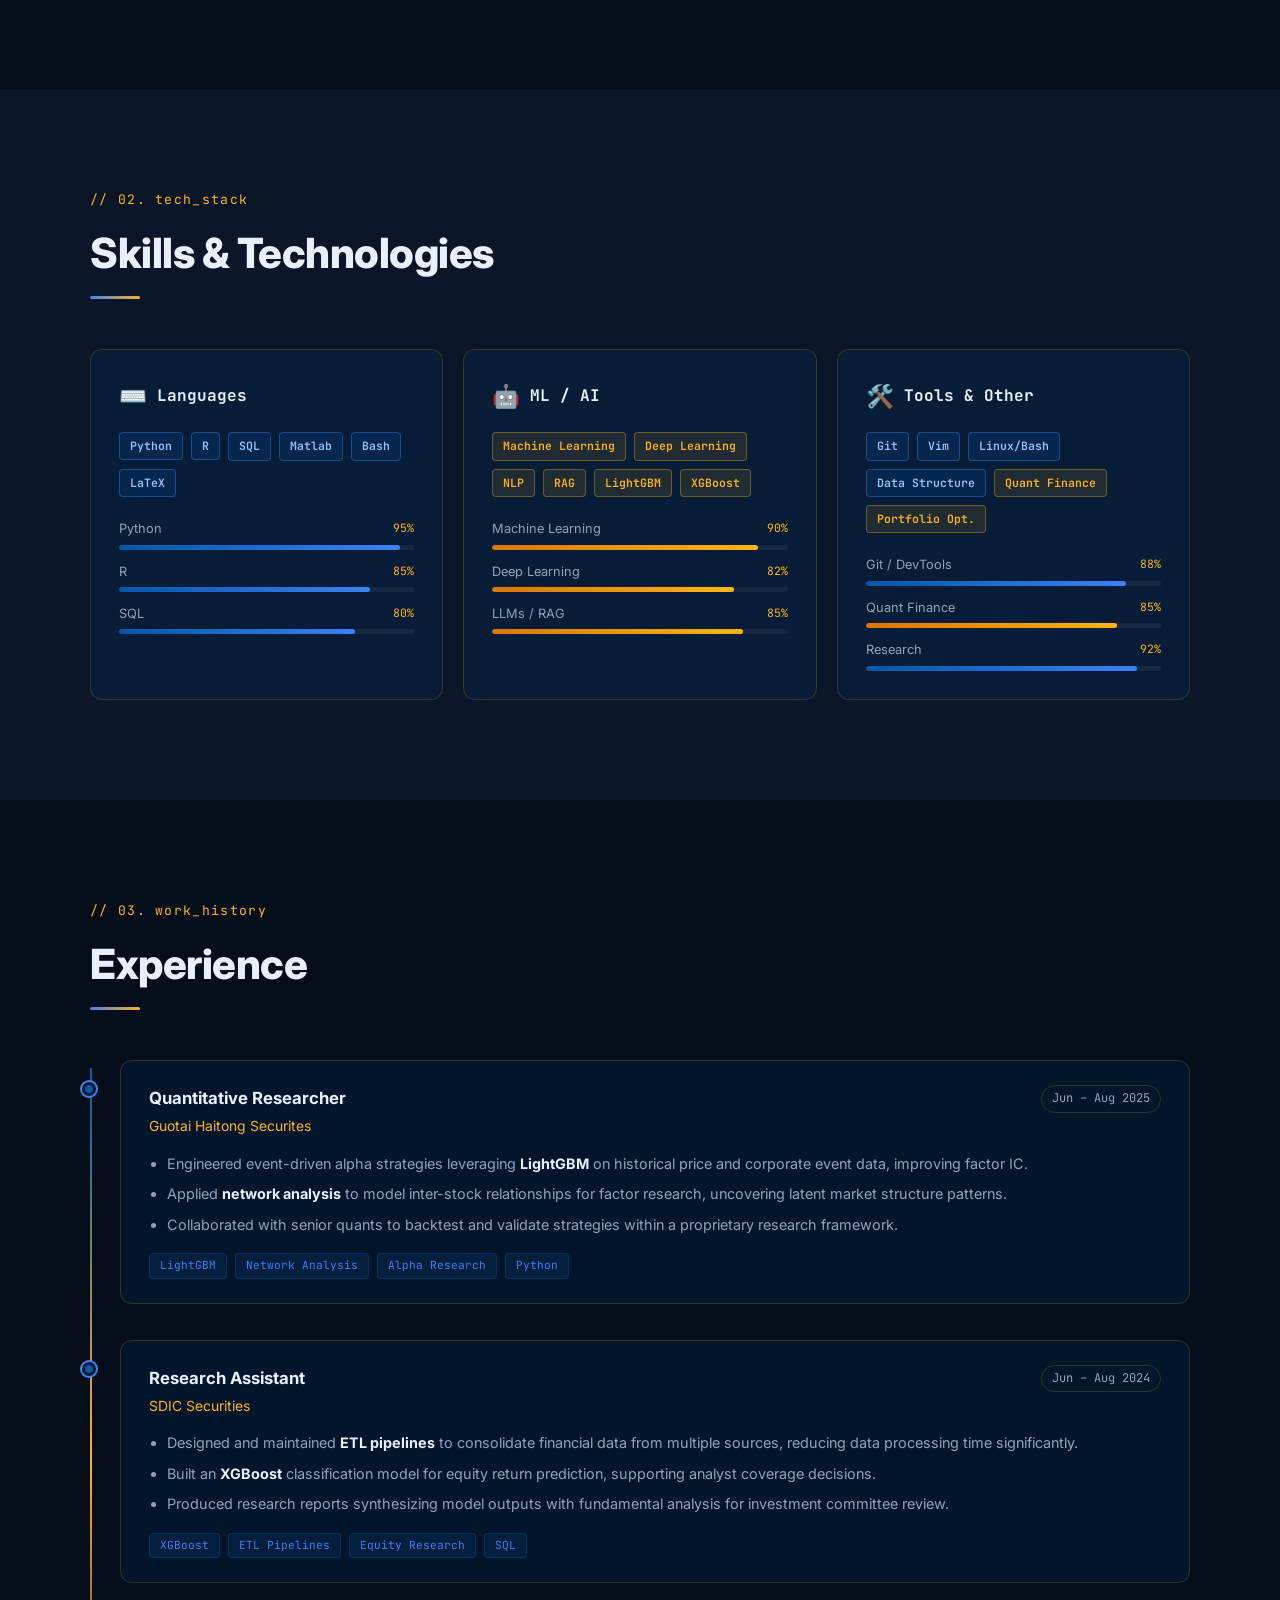
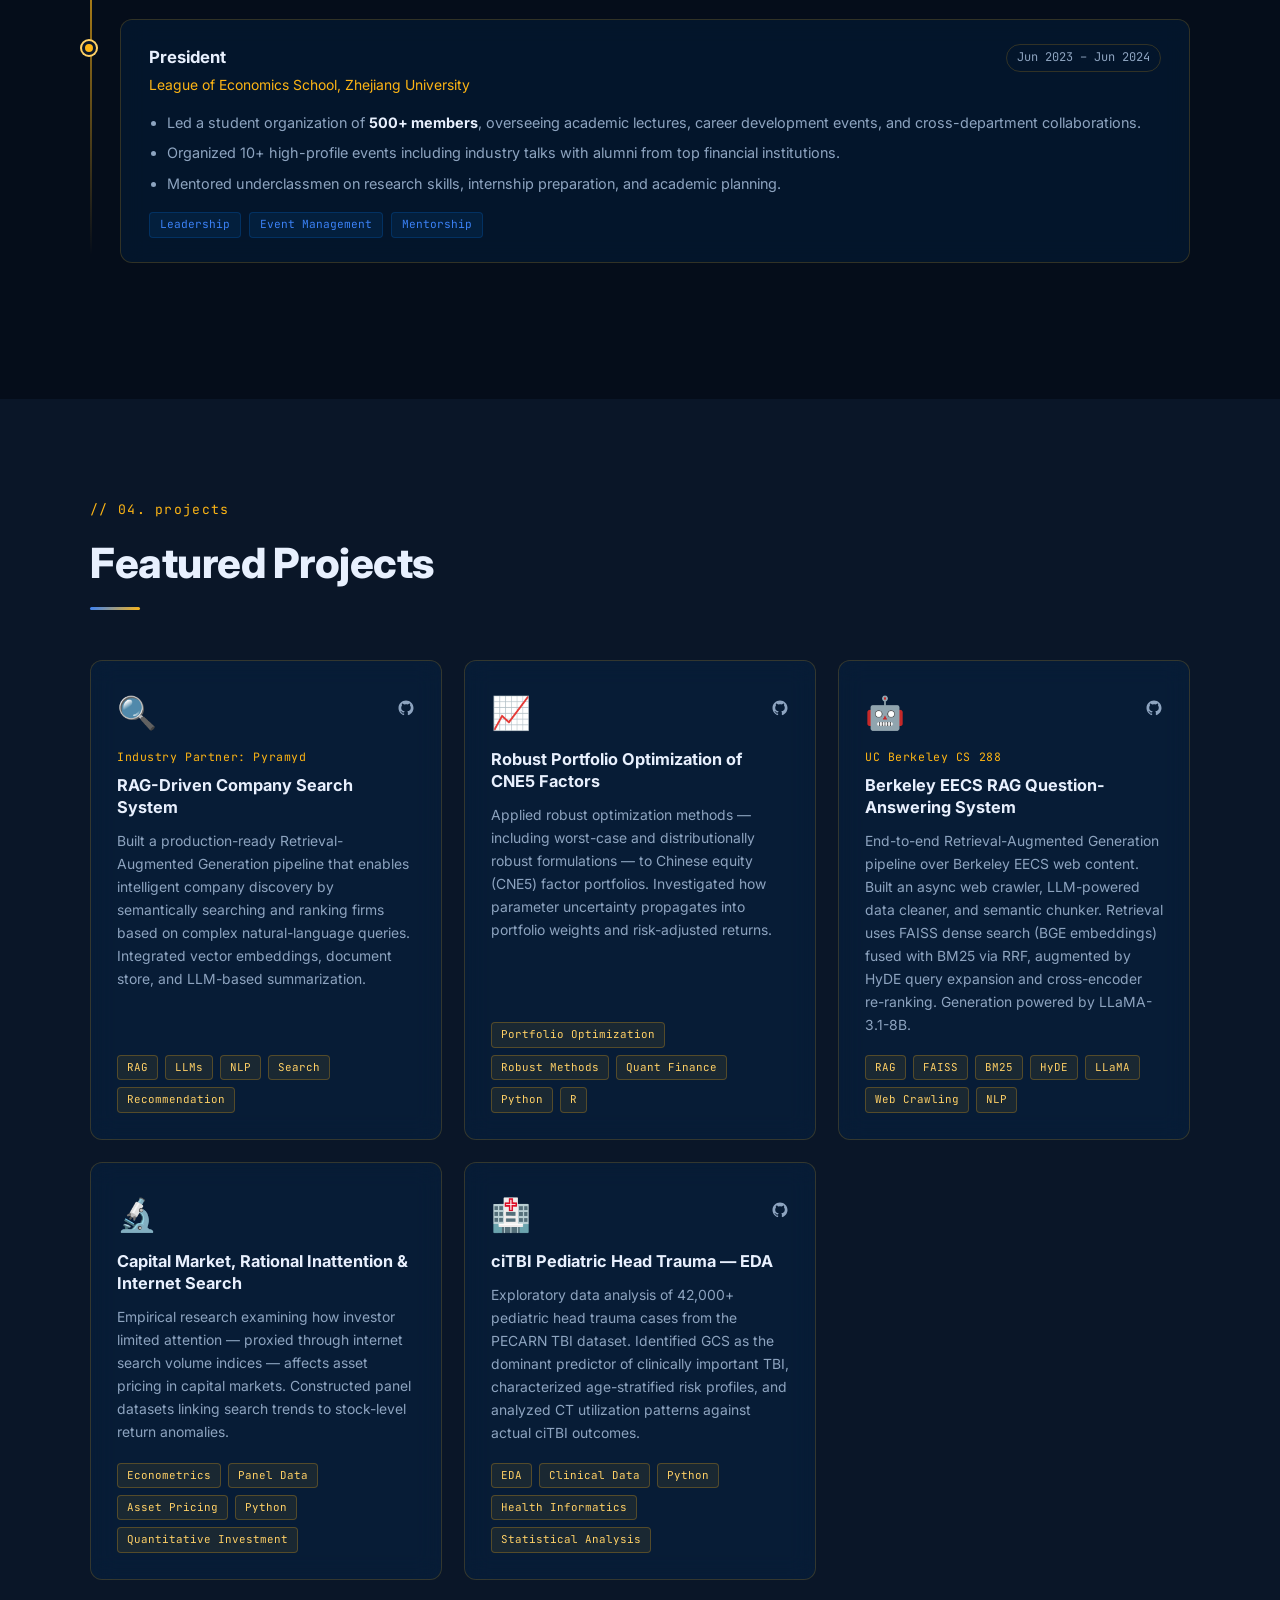
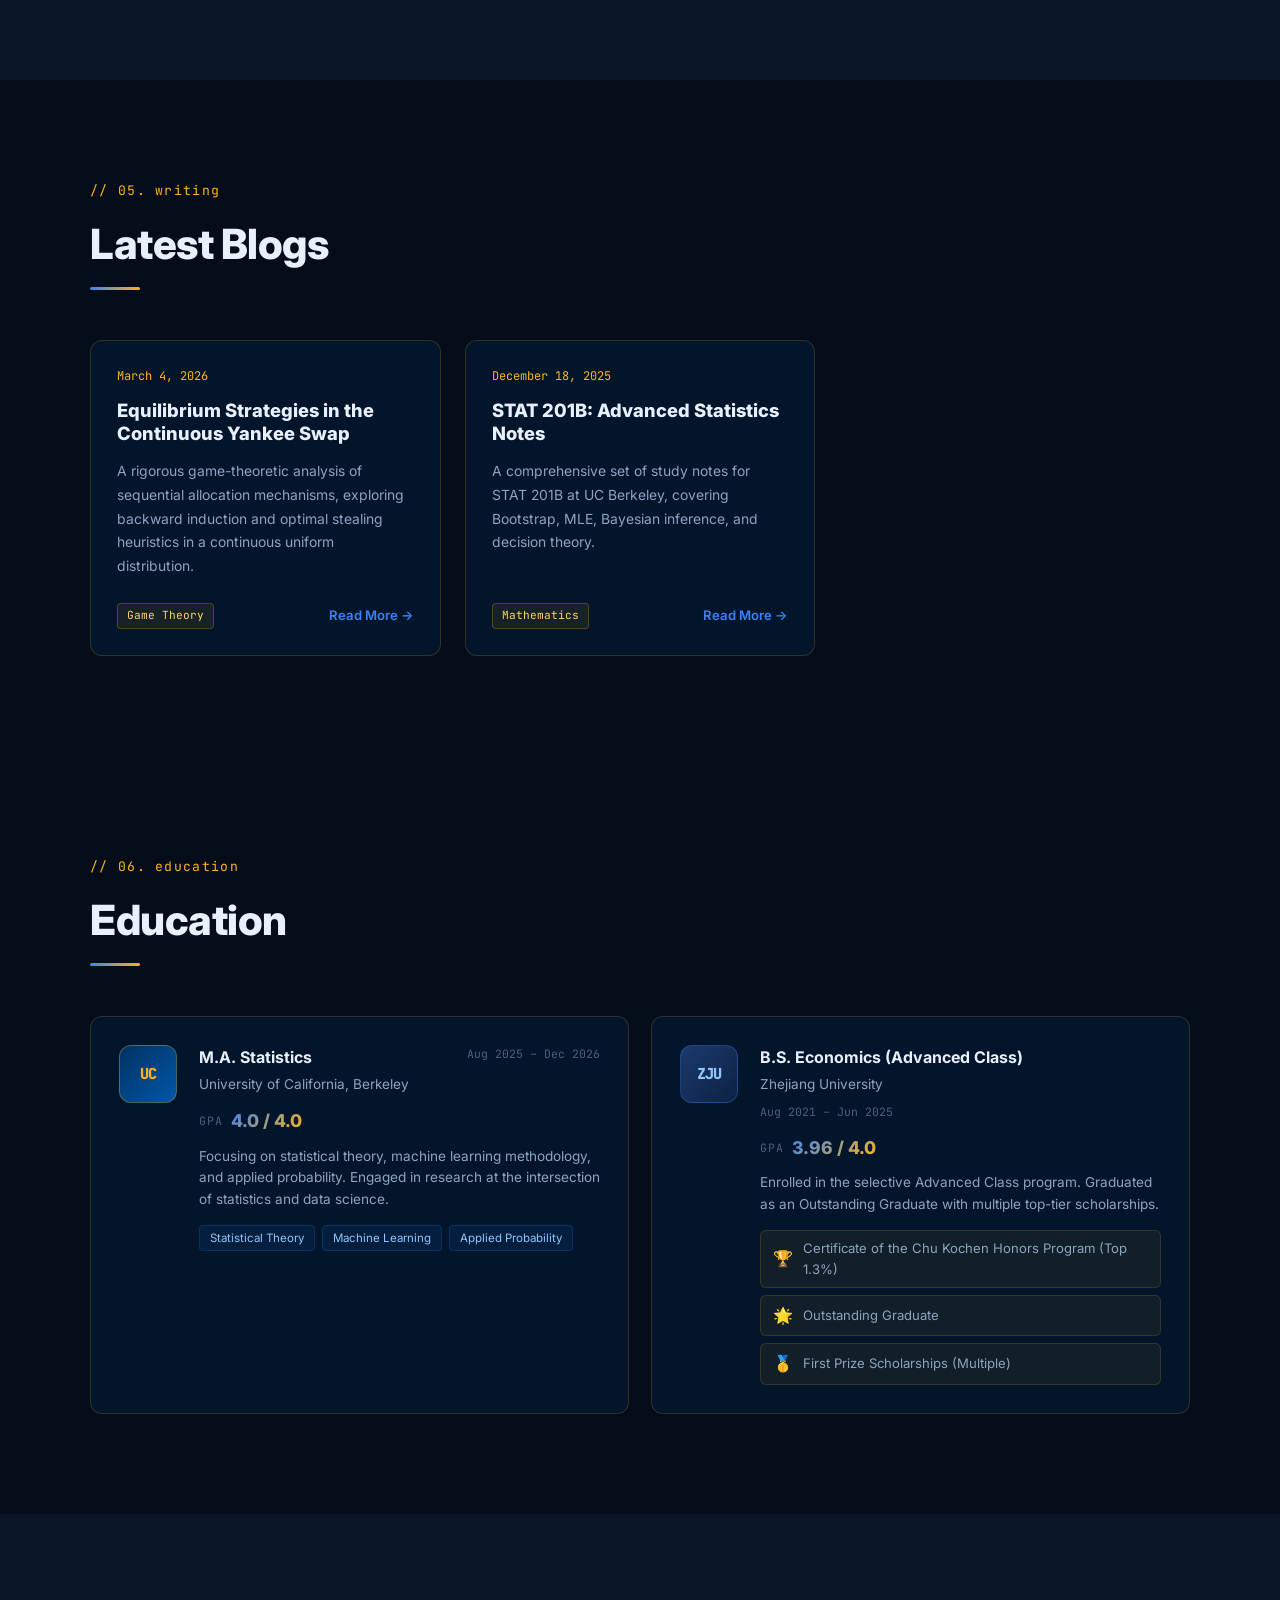
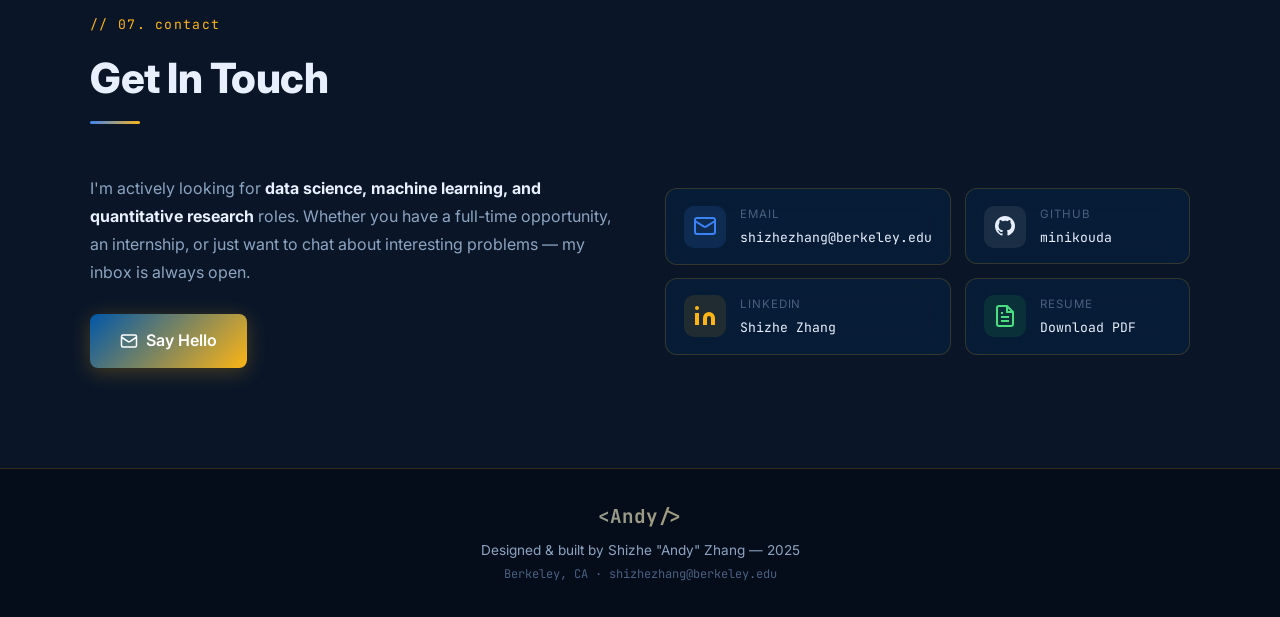
==== commit ab46dad7: "rm tag" ====
--- a/index.html
+++ b/index.html
@@ -316,7 +316,6 @@
               </a>
             </div>
           </div>
-          <div class="project-partner mono">UC Berkeley STAT 214</div>
           <h3 class="project-title">ciTBI Pediatric Head Trauma — EDA</h3>
           <p class="project-desc">Exploratory data analysis of 42,000+ pediatric head trauma cases from the PECARN TBI dataset. Identified GCS as the dominant predictor of clinically important TBI, characterized age-stratified risk profiles, and analyzed CT utilization patterns against actual ciTBI outcomes.</p>
           <div class="project-tags"><span class="p-tag">EDA</span><span class="p-tag">Clinical Data</span><span class="p-tag">Python</span><span class="p-tag">Health Informatics</span><span class="p-tag">Statistical Analysis</span></div>
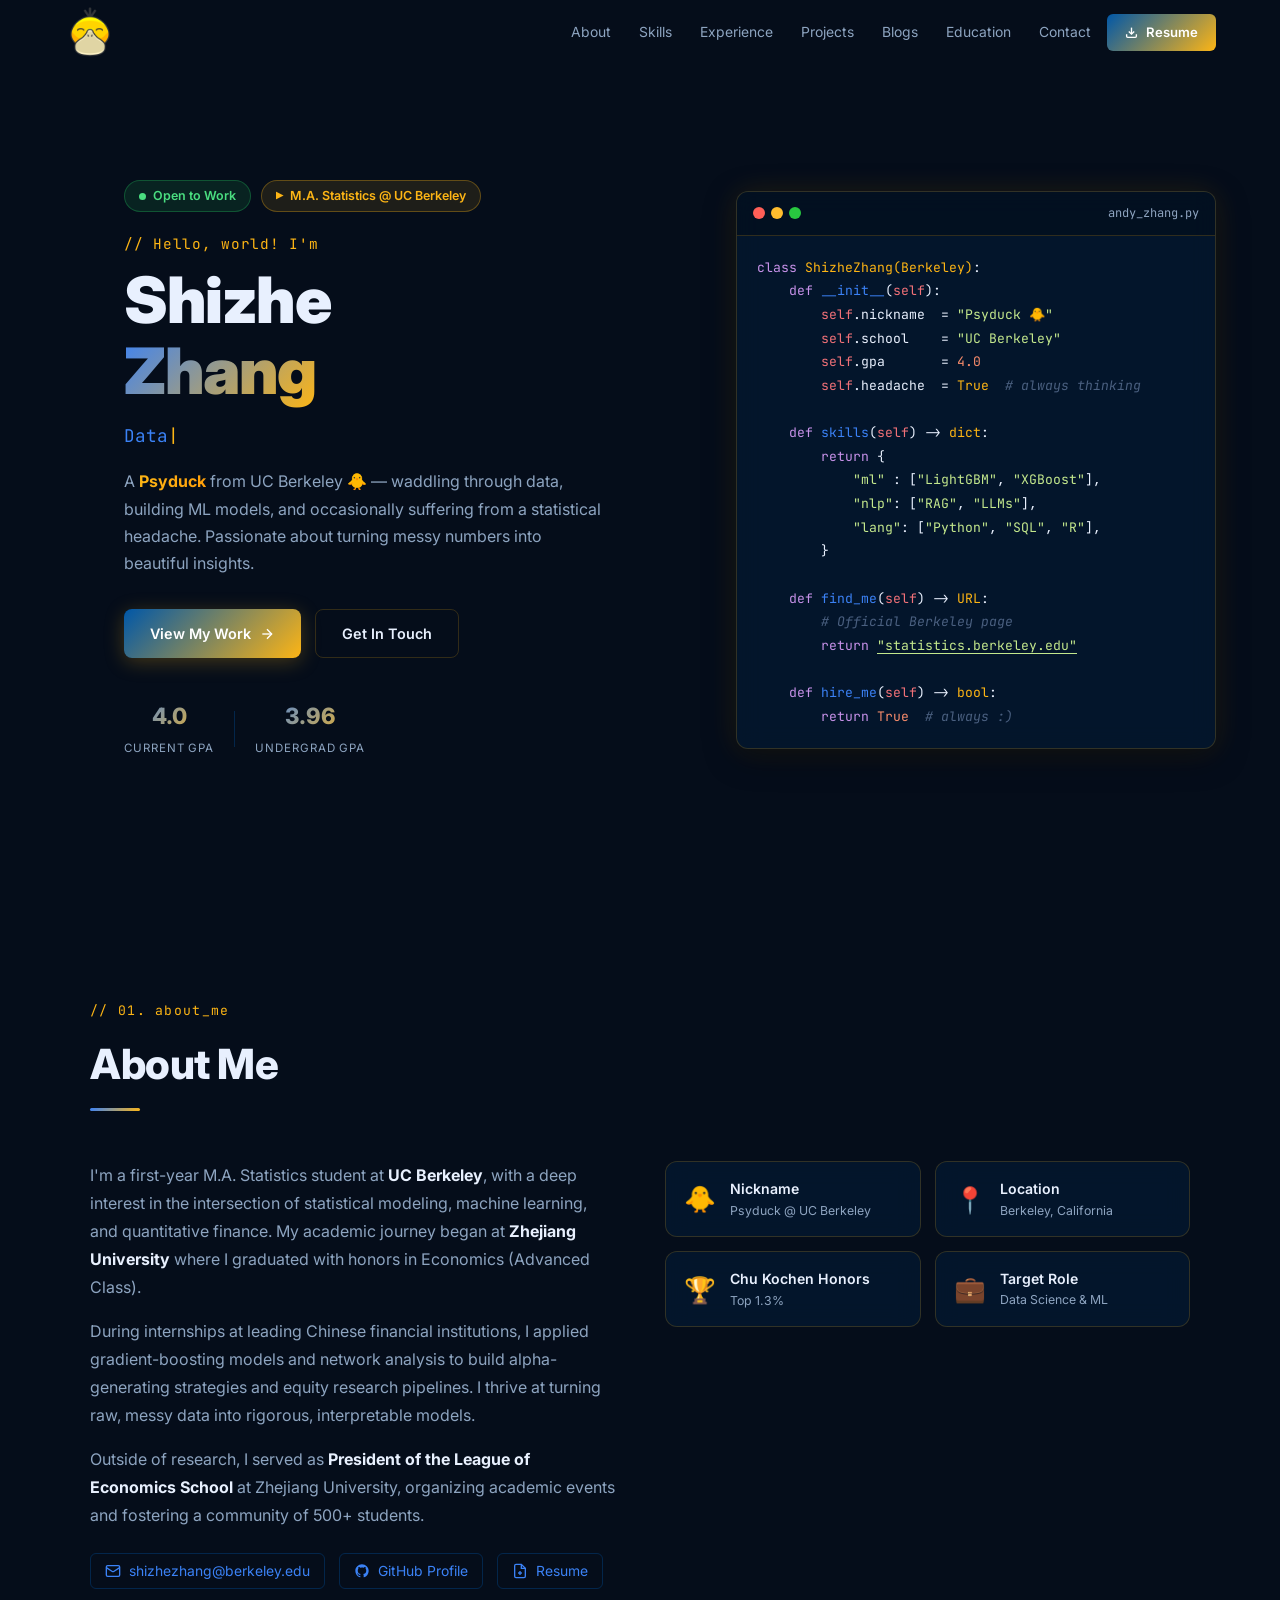
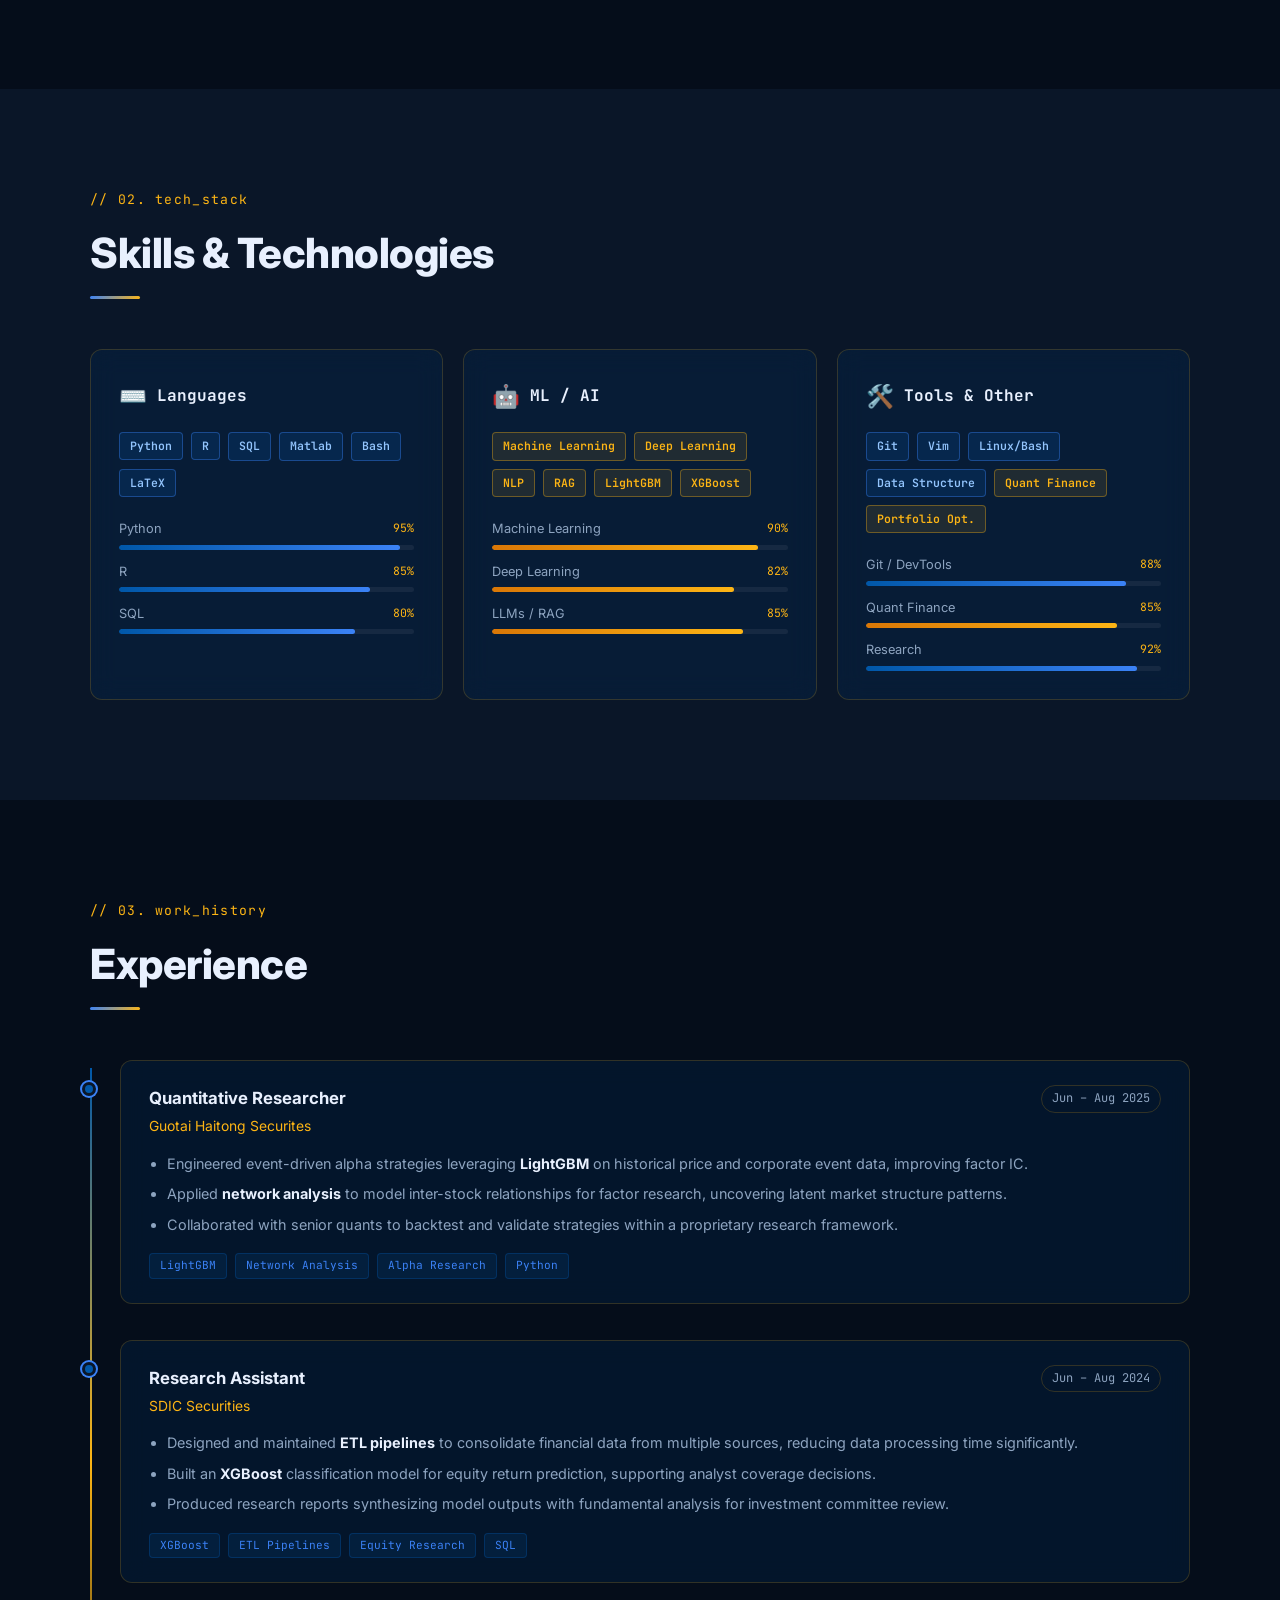
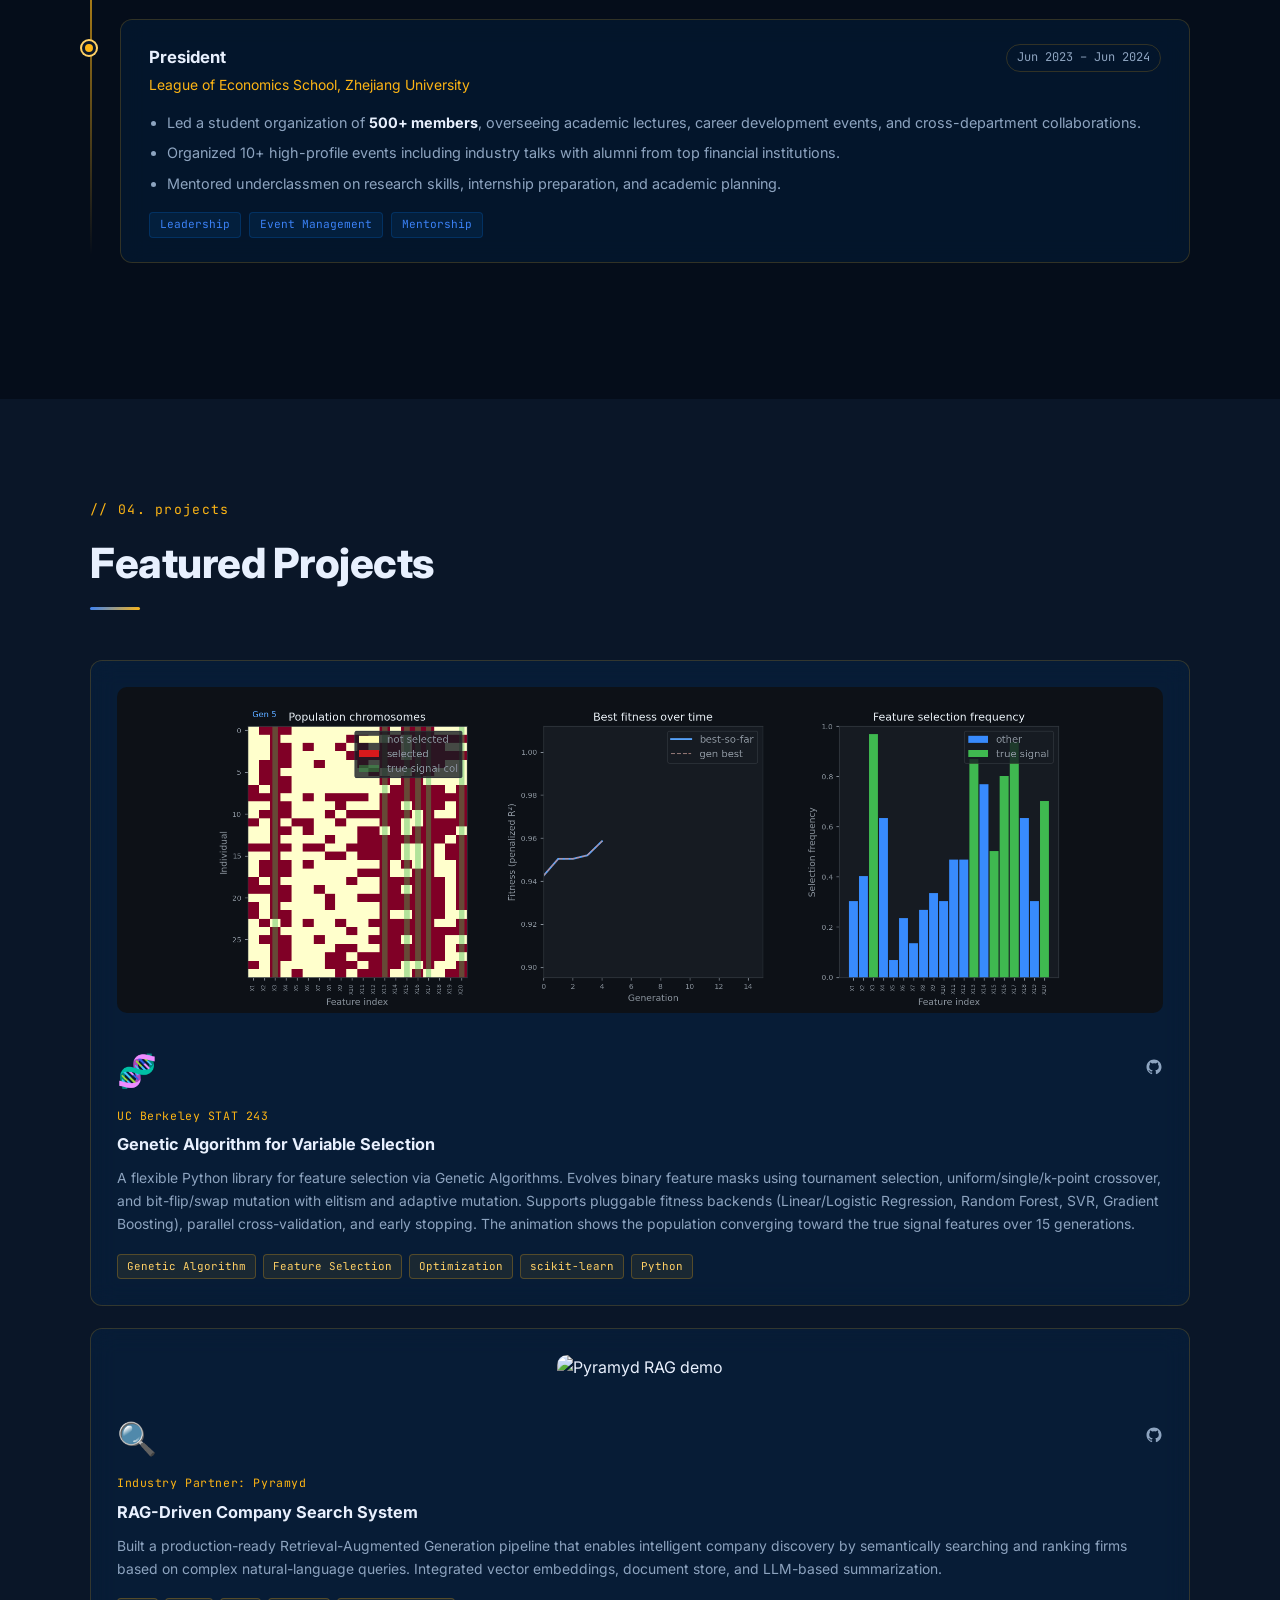
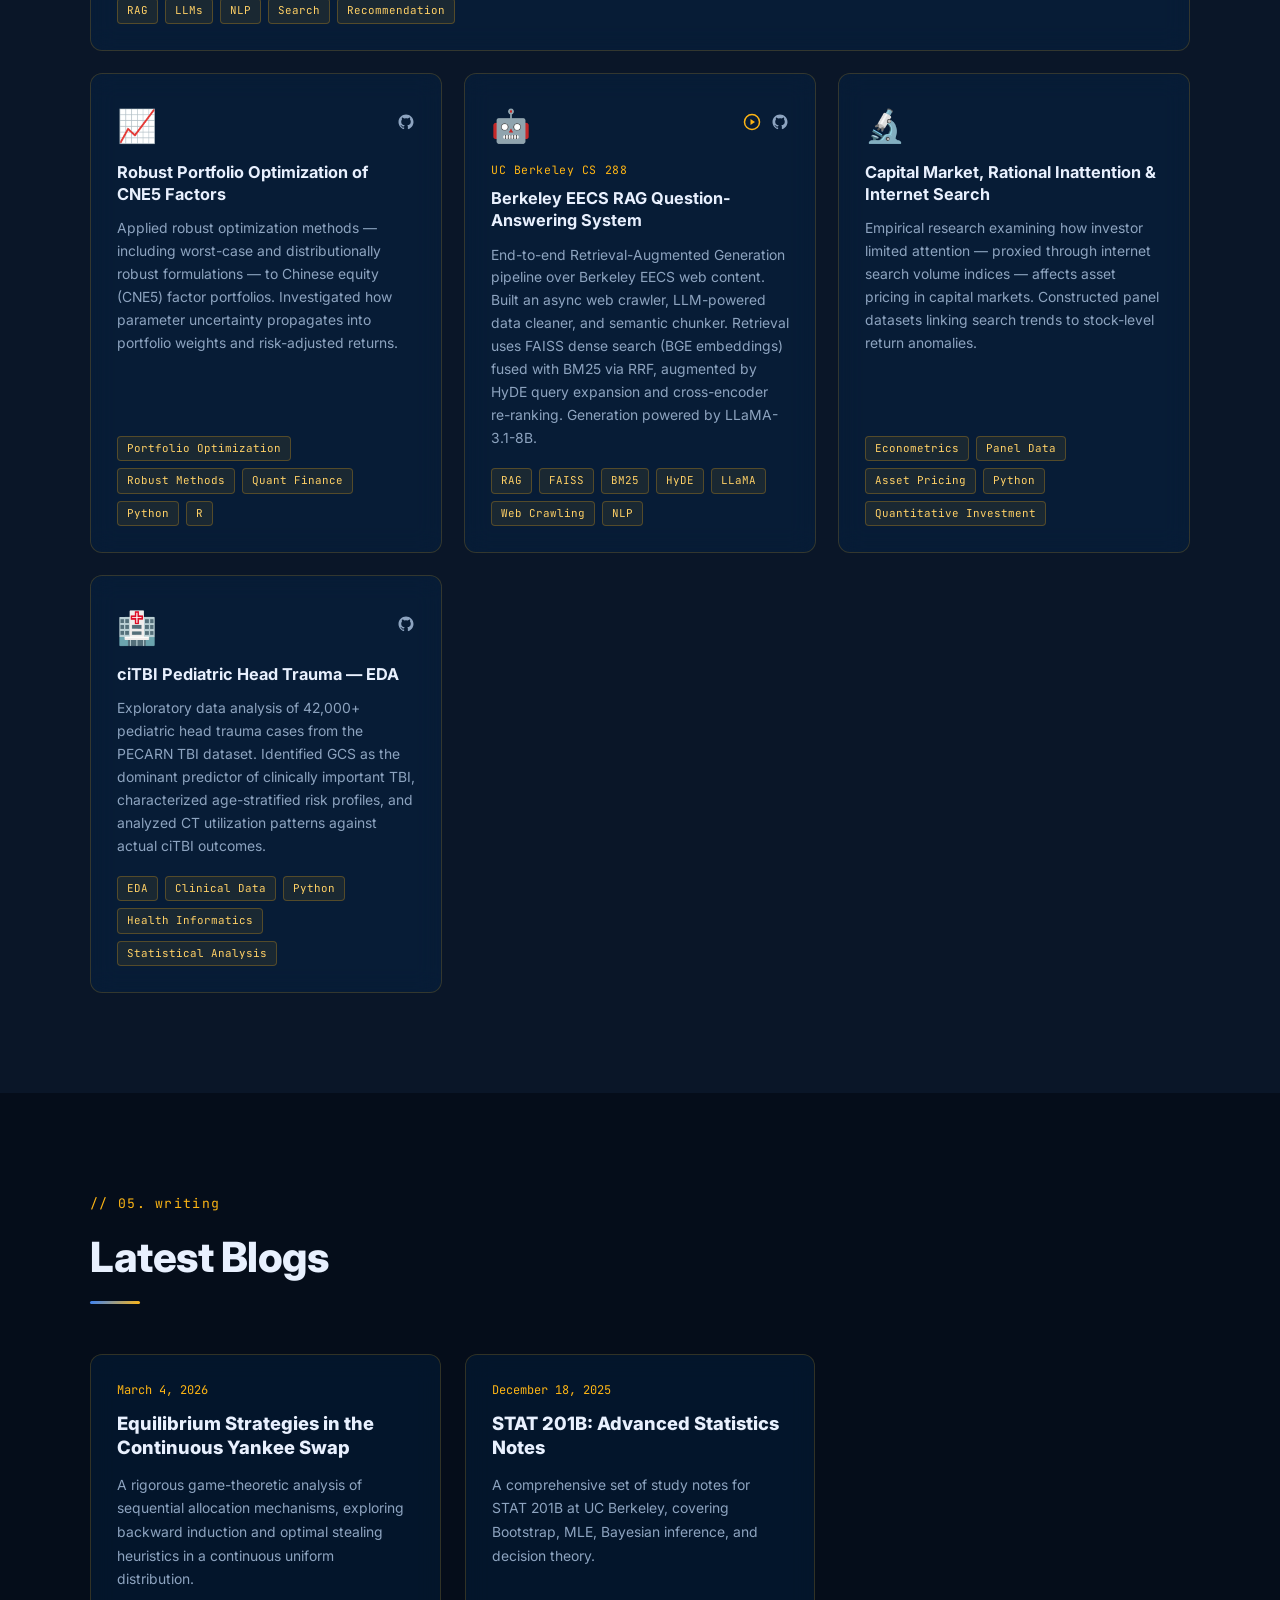
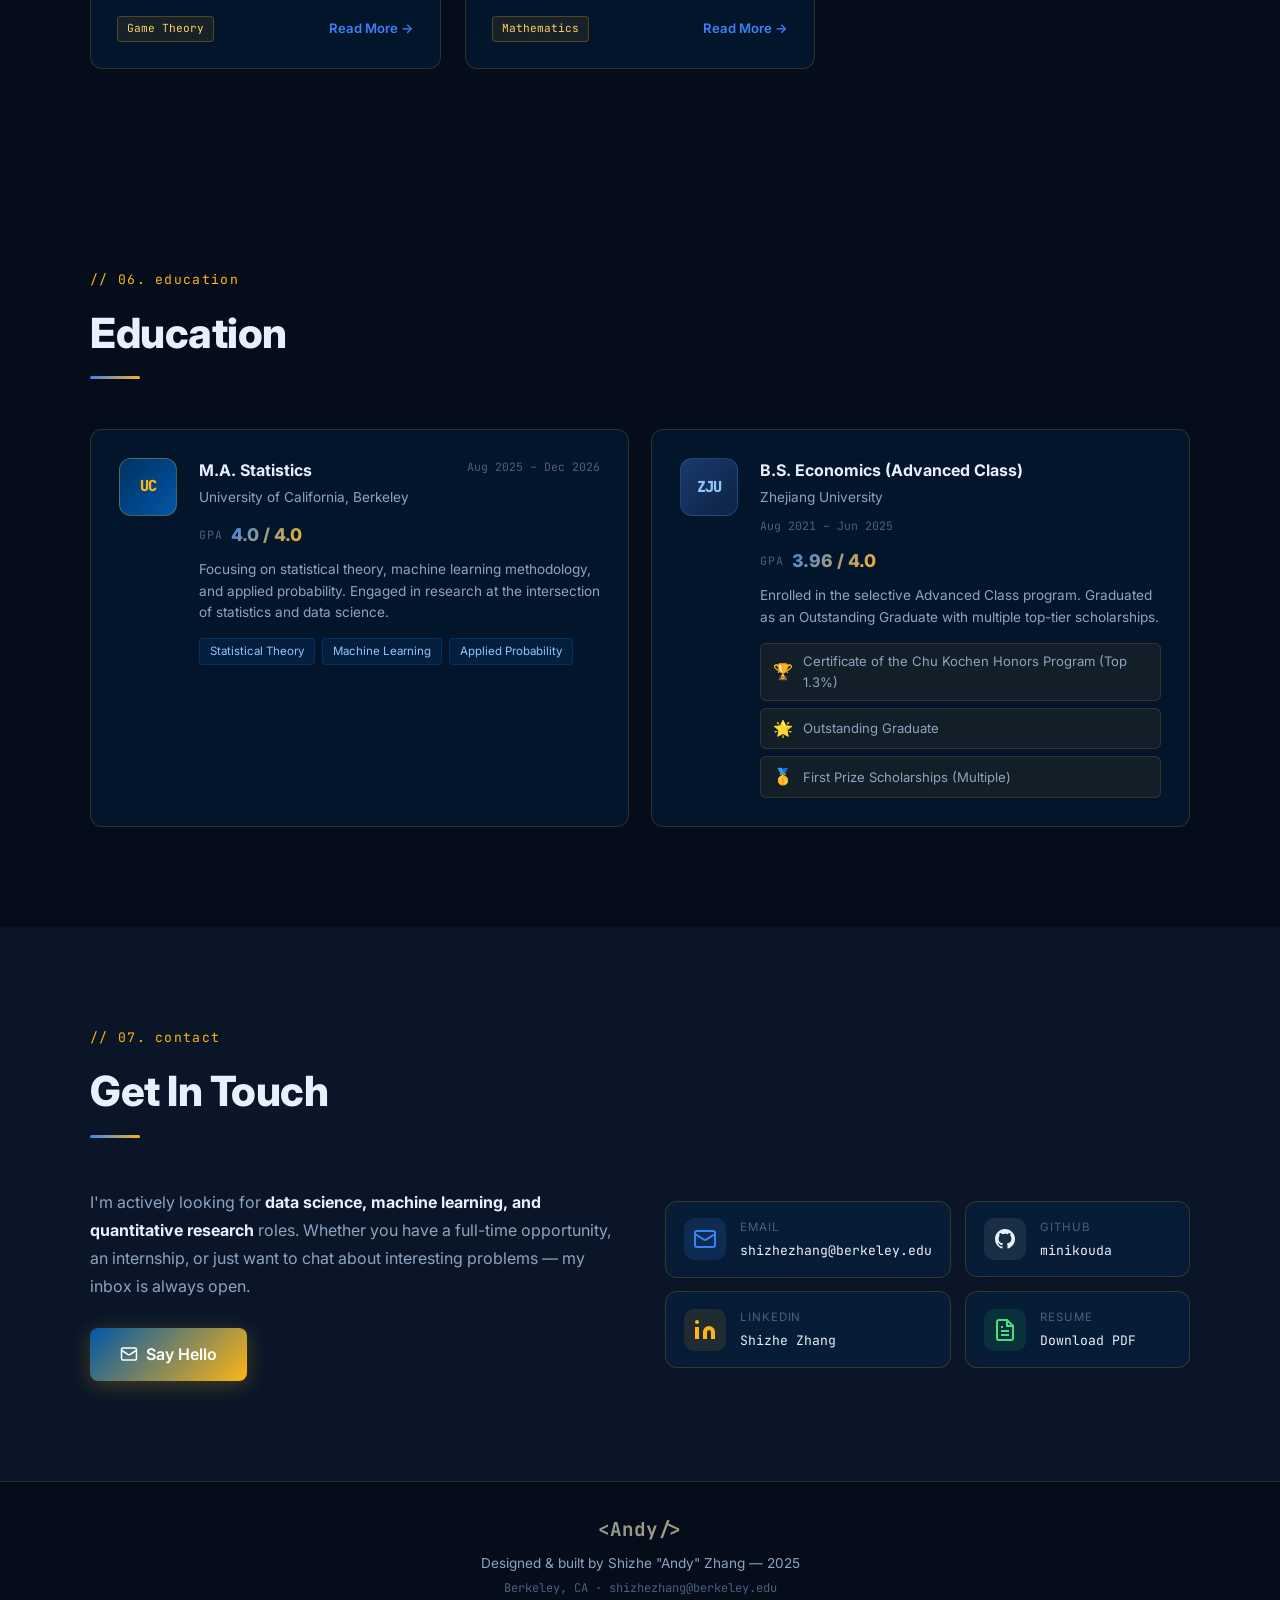
==== commit ad7ba049: "add new demo for rag project" ====
--- a/index.html
+++ b/index.html
@@ -252,19 +252,51 @@
       <h2 class="section-title">Featured Projects</h2>
       <div class="projects-grid">
 
-        <div class="project-card glass-card fade-in">
-          <div class="project-header">
-            <div class="project-icon">🔍</div>
-            <div class="project-links">
-              <a href="https://github.com/minikouda/pyramyd_ml" target="_blank" rel="noopener" title="GitHub" class="project-link" aria-label="GitHub">
-                <svg width="18" height="18" viewBox="0 0 24 24" fill="currentColor"><path d="M12 2C6.477 2 2 6.477 2 12c0 4.42 2.865 8.17 6.839 9.49.5.092.682-.217.682-.482 0-.237-.008-.866-.013-1.7-2.782.603-3.369-1.34-3.369-1.34-.454-1.156-1.11-1.464-1.11-1.464-.908-.62.069-.608.069-.608 1.003.07 1.531 1.03 1.531 1.03.892 1.529 2.341 1.087 2.91.832.092-.647.35-1.088.636-1.338-2.22-.253-4.555-1.11-4.555-4.943 0-1.091.39-1.984 1.029-2.683-.103-.253-.446-1.27.098-2.647 0 0 .84-.269 2.75 1.025A9.578 9.578 0 0 1 12 6.836c.85.004 1.705.114 2.504.336 1.909-1.294 2.747-1.025 2.747-1.025.546 1.377.202 2.394.1 2.647.64.699 1.028 1.592 1.028 2.683 0 3.842-2.339 4.687-4.566 4.935.359.309.678.919.678 1.852 0 1.336-.012 2.415-.012 2.741 0 .267.18.578.688.48C19.138 20.167 22 16.418 22 12c0-5.523-4.477-10-10-10z"/></svg>
-              </a>
-            </div>
-          </div>
-          <div class="project-partner mono">Industry Partner: Pyramyd</div>
-          <h3 class="project-title">RAG-Driven Company Search System</h3>
-          <p class="project-desc">Built a production-ready Retrieval-Augmented Generation pipeline that enables intelligent company discovery by semantically searching and ranking firms based on complex natural-language queries. Integrated vector embeddings, document store, and LLM-based summarization.</p>
-          <div class="project-tags"><span class="p-tag">RAG</span><span class="p-tag">LLMs</span><span class="p-tag">NLP</span><span class="p-tag">Search</span><span class="p-tag">Recommendation</span></div>
+        <!-- Featured: GA with live demo -->
+        <div class="project-card project-card-featured glass-card fade-in">
+          <div class="project-demo">
+            <img src="assets/ga_animation.gif" alt="Genetic Algorithm evolution animation" loading="lazy" />
+          </div>
+          <div class="project-info">
+            <div class="project-header">
+              <div class="project-icon">🧬</div>
+              <div class="project-links">
+                <a href="https://github.com/minikouda/GA" target="_blank" rel="noopener" title="GitHub" class="project-link" aria-label="GitHub">
+                  <svg width="18" height="18" viewBox="0 0 24 24" fill="currentColor"><path d="M12 2C6.477 2 2 6.477 2 12c0 4.42 2.865 8.17 6.839 9.49.5.092.682-.217.682-.482 0-.237-.008-.866-.013-1.7-2.782.603-3.369-1.34-3.369-1.34-.454-1.156-1.11-1.464-1.11-1.464-.908-.62.069-.608.069-.608 1.003.07 1.531 1.03 1.531 1.03.892 1.529 2.341 1.087 2.91.832.092-.647.35-1.088.636-1.338-2.22-.253-4.555-1.11-4.555-4.943 0-1.091.39-1.984 1.029-2.683-.103-.253-.446-1.27.098-2.647 0 0 .84-.269 2.75 1.025A9.578 9.578 0 0 1 12 6.836c.85.004 1.705.114 2.504.336 1.909-1.294 2.747-1.025 2.747-1.025.546 1.377.202 2.394.1 2.647.64.699 1.028 1.592 1.028 2.683 0 3.842-2.339 4.687-4.566 4.935.359.309.678.919.678 1.852 0 1.336-.012 2.415-.012 2.741 0 .267.18.578.688.48C19.138 20.167 22 16.418 22 12c0-5.523-4.477-10-10-10z"/></svg>
+                </a>
+              </div>
+            </div>
+            <div class="project-partner mono">UC Berkeley STAT 243</div>
+            <h3 class="project-title">Genetic Algorithm for Variable Selection</h3>
+            <p class="project-desc">A flexible Python library for feature selection via Genetic Algorithms. Evolves binary feature masks using tournament selection, uniform/single/k-point crossover, and bit-flip/swap mutation with elitism and adaptive mutation. Supports pluggable fitness backends (Linear/Logistic Regression, Random Forest, SVR, Gradient Boosting), parallel cross-validation, and early stopping. The animation shows the population converging toward the true signal features over 15 generations.</p>
+            <div class="project-tags">
+              <span class="p-tag">Genetic Algorithm</span>
+              <span class="p-tag">Feature Selection</span>
+              <span class="p-tag">Optimization</span>
+              <span class="p-tag">scikit-learn</span>
+              <span class="p-tag">Python</span>
+            </div>
+          </div>
+        </div>
+
+        <div class="project-card project-card-featured glass-card fade-in">
+          <div class="project-demo">
+            <img src="assets/pyramyd_demo.gif" alt="Pyramyd RAG demo" loading="lazy" />
+          </div>
+          <div class="project-info">
+            <div class="project-header">
+              <div class="project-icon">🔍</div>
+              <div class="project-links">
+                <a href="https://github.com/minikouda/pyramyd_ml" target="_blank" rel="noopener" title="GitHub" class="project-link" aria-label="GitHub">
+                  <svg width="18" height="18" viewBox="0 0 24 24" fill="currentColor"><path d="M12 2C6.477 2 2 6.477 2 12c0 4.42 2.865 8.17 6.839 9.49.5.092.682-.217.682-.482 0-.237-.008-.866-.013-1.7-2.782.603-3.369-1.34-3.369-1.34-.454-1.156-1.11-1.464-1.11-1.464-.908-.62.069-.608.069-.608 1.003.07 1.531 1.03 1.531 1.03.892 1.529 2.341 1.087 2.91.832.092-.647.35-1.088.636-1.338-2.22-.253-4.555-1.11-4.555-4.943 0-1.091.39-1.984 1.029-2.683-.103-.253-.446-1.27.098-2.647 0 0 .84-.269 2.75 1.025A9.578 9.578 0 0 1 12 6.836c.85.004 1.705.114 2.504.336 1.909-1.294 2.747-1.025 2.747-1.025.546 1.377.202 2.394.1 2.647.64.699 1.028 1.592 1.028 2.683 0 3.842-2.339 4.687-4.566 4.935.359.309.678.919.678 1.852 0 1.336-.012 2.415-.012 2.741 0 .267.18.578.688.48C19.138 20.167 22 16.418 22 12c0-5.523-4.477-10-10-10z"/></svg>
+                </a>
+              </div>
+            </div>
+            <div class="project-partner mono">Industry Partner: Pyramyd</div>
+            <h3 class="project-title">RAG-Driven Company Search System</h3>
+            <p class="project-desc">Built a production-ready Retrieval-Augmented Generation pipeline that enables intelligent company discovery by semantically searching and ranking firms based on complex natural-language queries. Integrated vector embeddings, document store, and LLM-based summarization.</p>
+            <div class="project-tags"><span class="p-tag">RAG</span><span class="p-tag">LLMs</span><span class="p-tag">NLP</span><span class="p-tag">Search</span><span class="p-tag">Recommendation</span></div>
+          </div>
         </div>
 
         <div class="project-card glass-card fade-in">
@@ -285,6 +317,9 @@
           <div class="project-header">
             <div class="project-icon">🤖</div>
             <div class="project-links">
+              <a href="projects/rag-demo/" target="_blank" rel="noopener" title="Live Demo" class="project-link" aria-label="Live Demo" style="color:var(--gold)">
+                <svg width="18" height="18" viewBox="0 0 24 24" fill="none" stroke="currentColor" stroke-width="2" stroke-linecap="round" stroke-linejoin="round"><circle cx="12" cy="12" r="10"/><polygon points="10 8 16 12 10 16 10 8" fill="currentColor" stroke="none"/></svg>
+              </a>
               <a href="https://github.com/minikouda/cs-288/tree/main/cs288-sp26-a3" target="_blank" rel="noopener" title="GitHub" class="project-link" aria-label="GitHub">
                 <svg width="18" height="18" viewBox="0 0 24 24" fill="currentColor"><path d="M12 2C6.477 2 2 6.477 2 12c0 4.42 2.865 8.17 6.839 9.49.5.092.682-.217.682-.482 0-.237-.008-.866-.013-1.7-2.782.603-3.369-1.34-3.369-1.34-.454-1.156-1.11-1.464-1.11-1.464-.908-.62.069-.608.069-.608 1.003.07 1.531 1.03 1.531 1.03.892 1.529 2.341 1.087 2.91.832.092-.647.35-1.088.636-1.338-2.22-.253-4.555-1.11-4.555-4.943 0-1.091.39-1.984 1.029-2.683-.103-.253-.446-1.27.098-2.647 0 0 .84-.269 2.75 1.025A9.578 9.578 0 0 1 12 6.836c.85.004 1.705.114 2.504.336 1.909-1.294 2.747-1.025 2.747-1.025.546 1.377.202 2.394.1 2.647.64.699 1.028 1.592 1.028 2.683 0 3.842-2.339 4.687-4.566 4.935.359.309.678.919.678 1.852 0 1.336-.012 2.415-.012 2.741 0 .267.18.578.688.48C19.138 20.167 22 16.418 22 12c0-5.523-4.477-10-10-10z"/></svg>
               </a>
--- a/style.css
+++ b/style.css
@@ -518,6 +518,10 @@
    PROJECTS
    ============================================ */
 .projects-grid { display: grid; grid-template-columns: repeat(3, 1fr); gap: 22px; }
+.project-card-featured { grid-column: 1 / -1; display: grid; grid-template-columns: 1.4fr 1fr; gap: 32px; align-items: center; }
+.project-card-featured .project-demo img { width: 100%; border-radius: 10px; display: block; }
+.project-card-featured .project-info { display: flex; flex-direction: column; height: 100%; }
+@media (max-width: 900px) { .project-card-featured { grid-template-columns: 1fr; } }
 
 .project-card {
   padding: 26px;
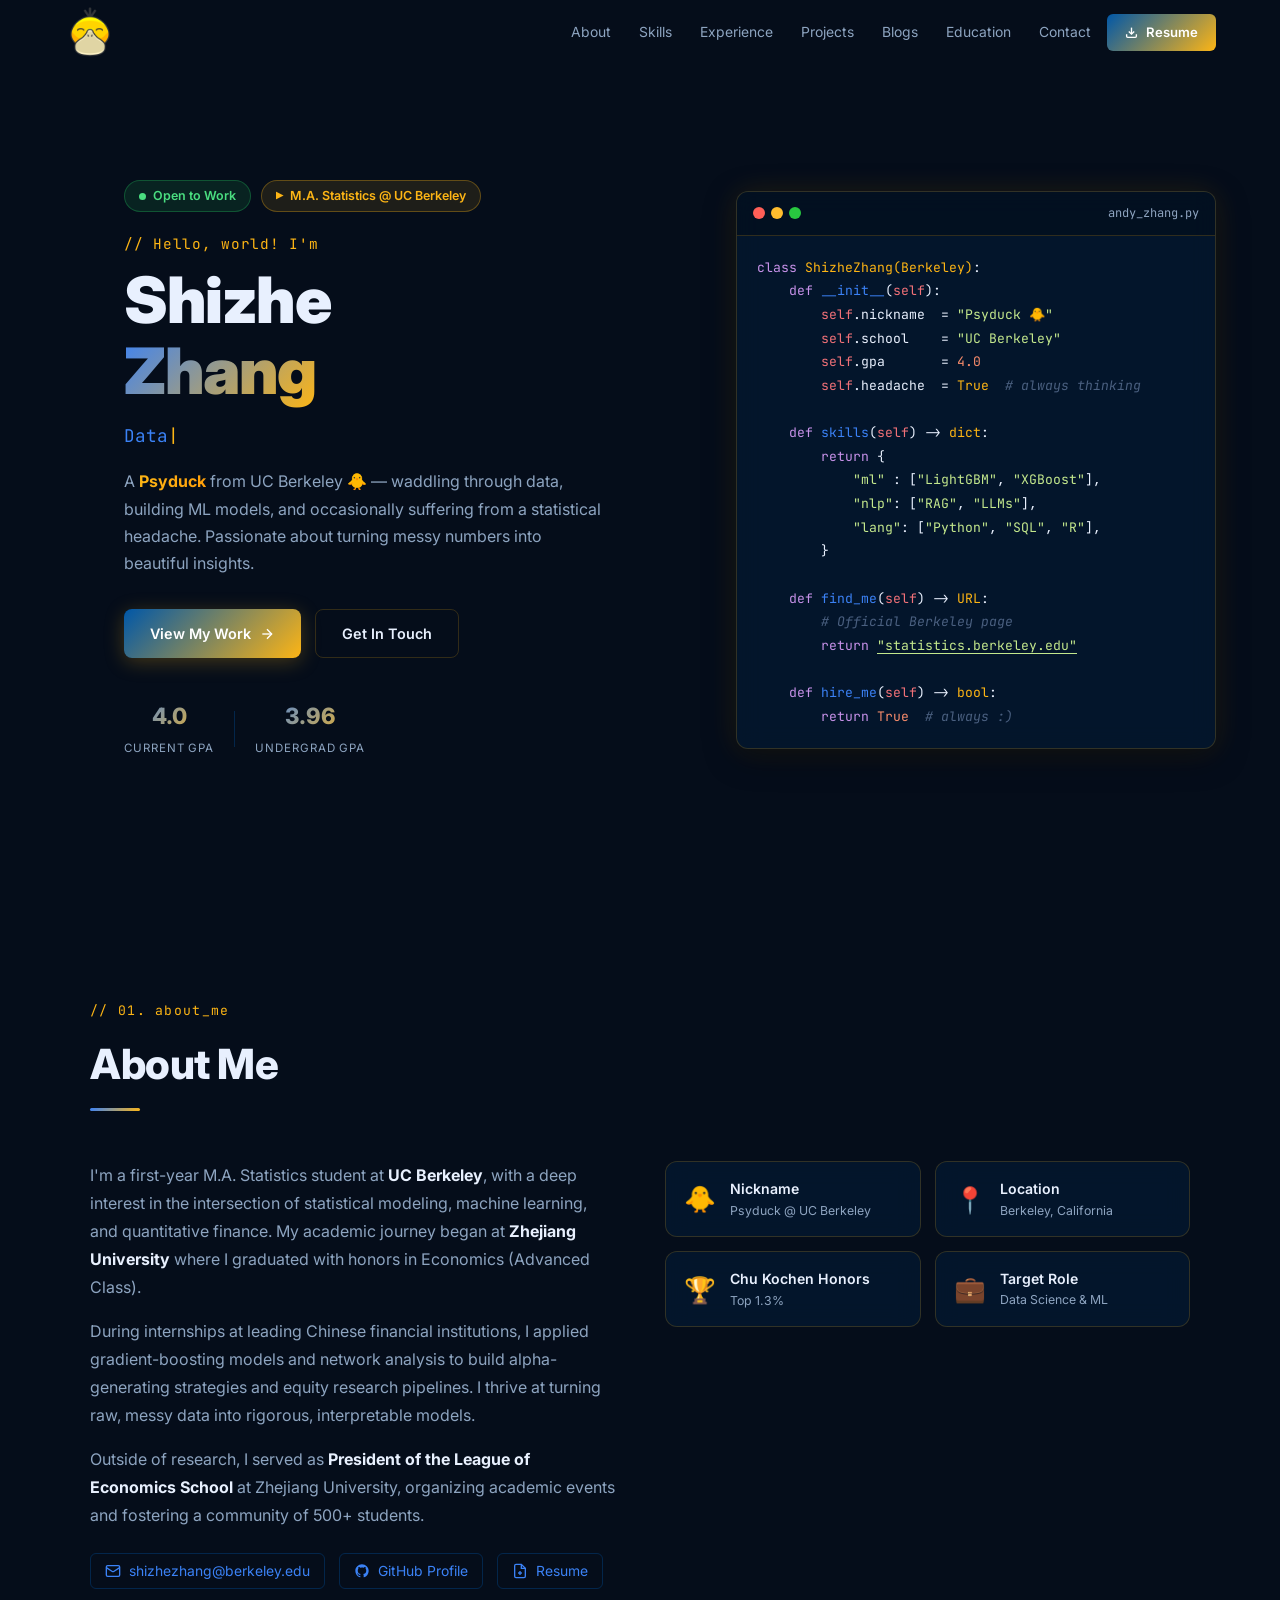
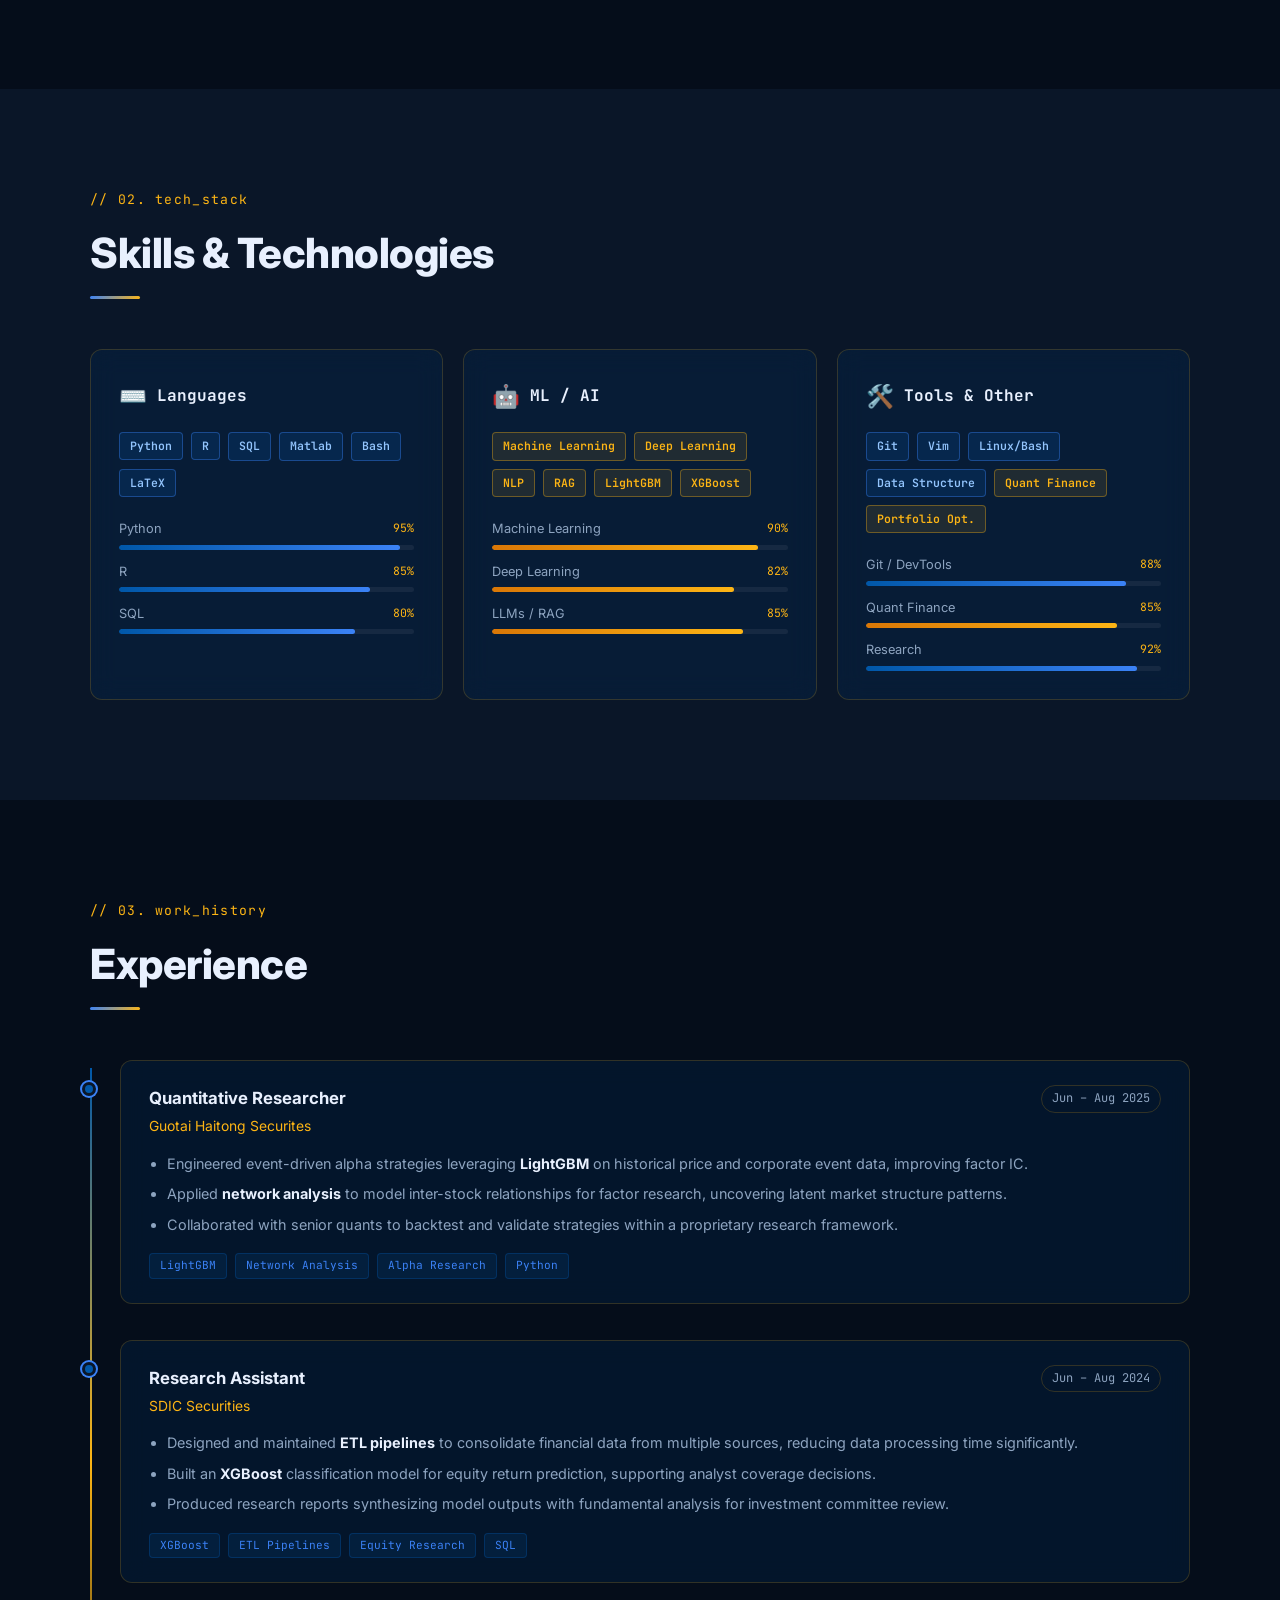
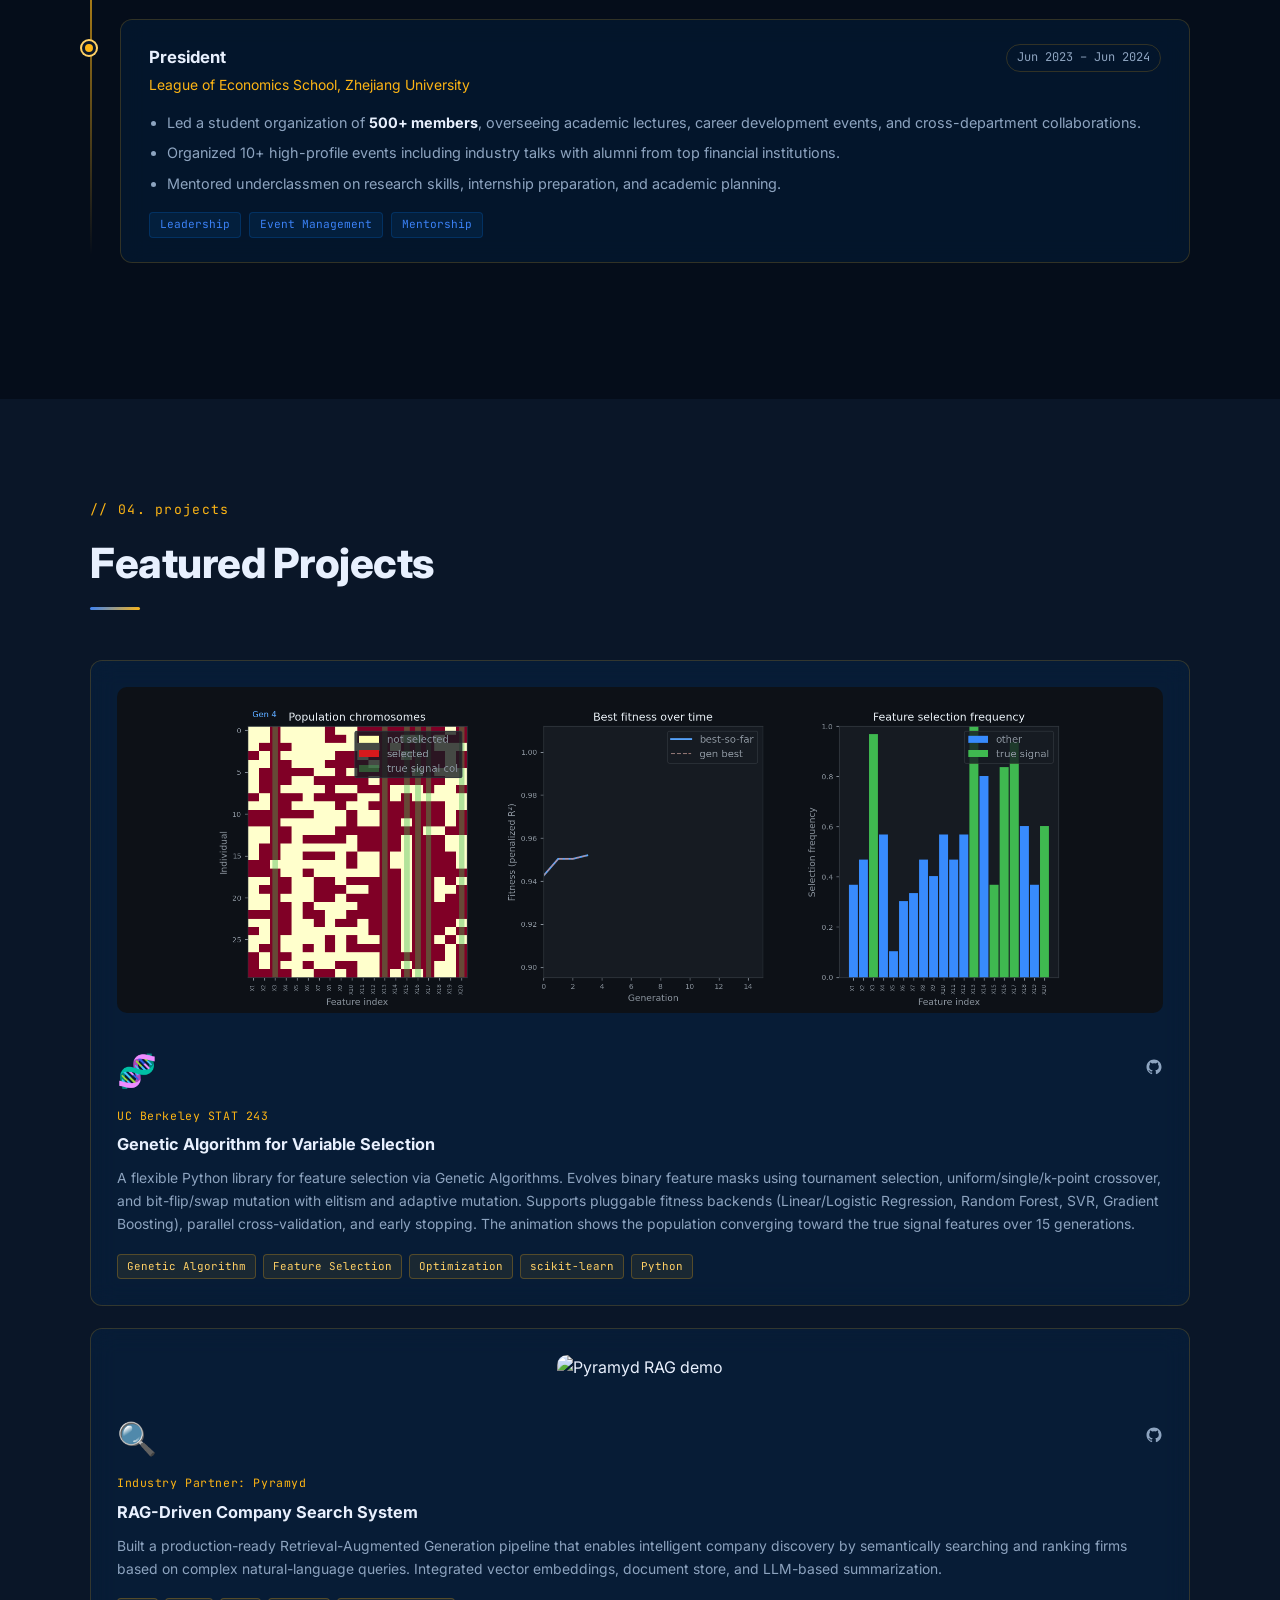
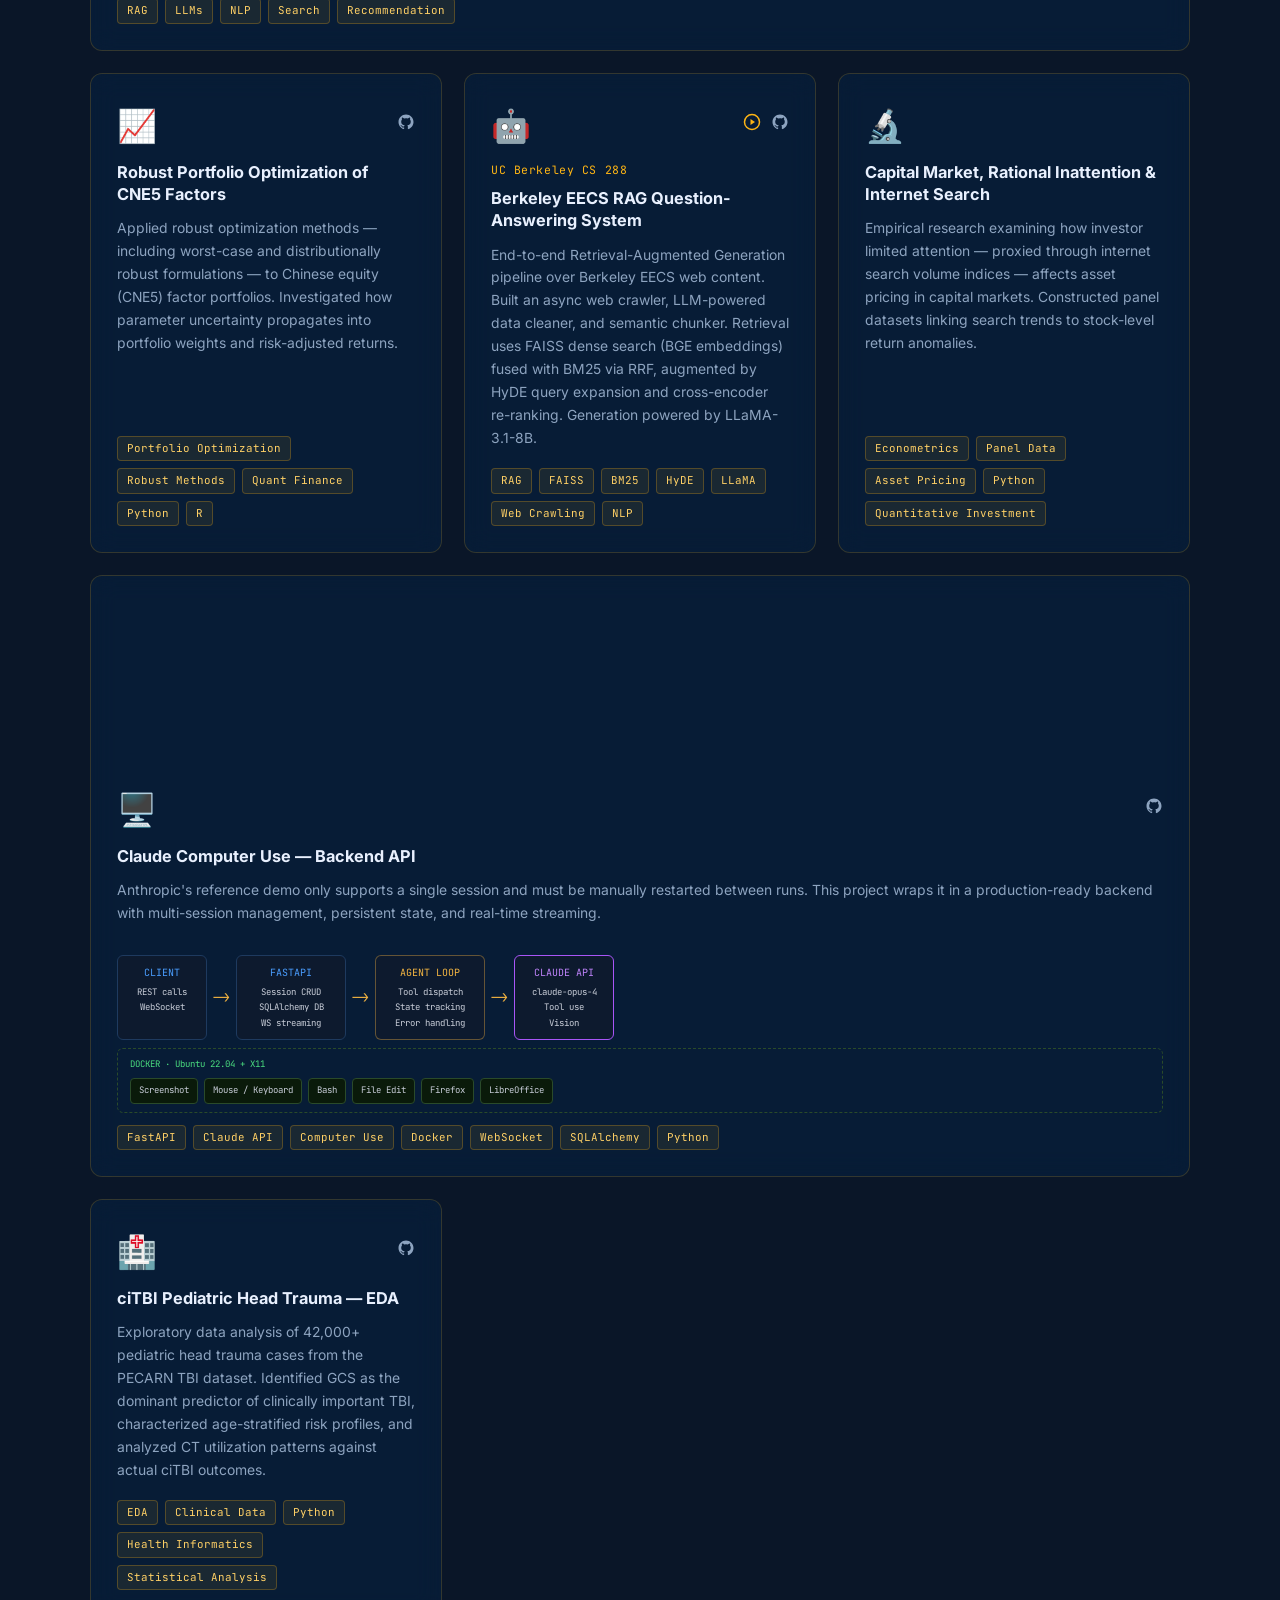
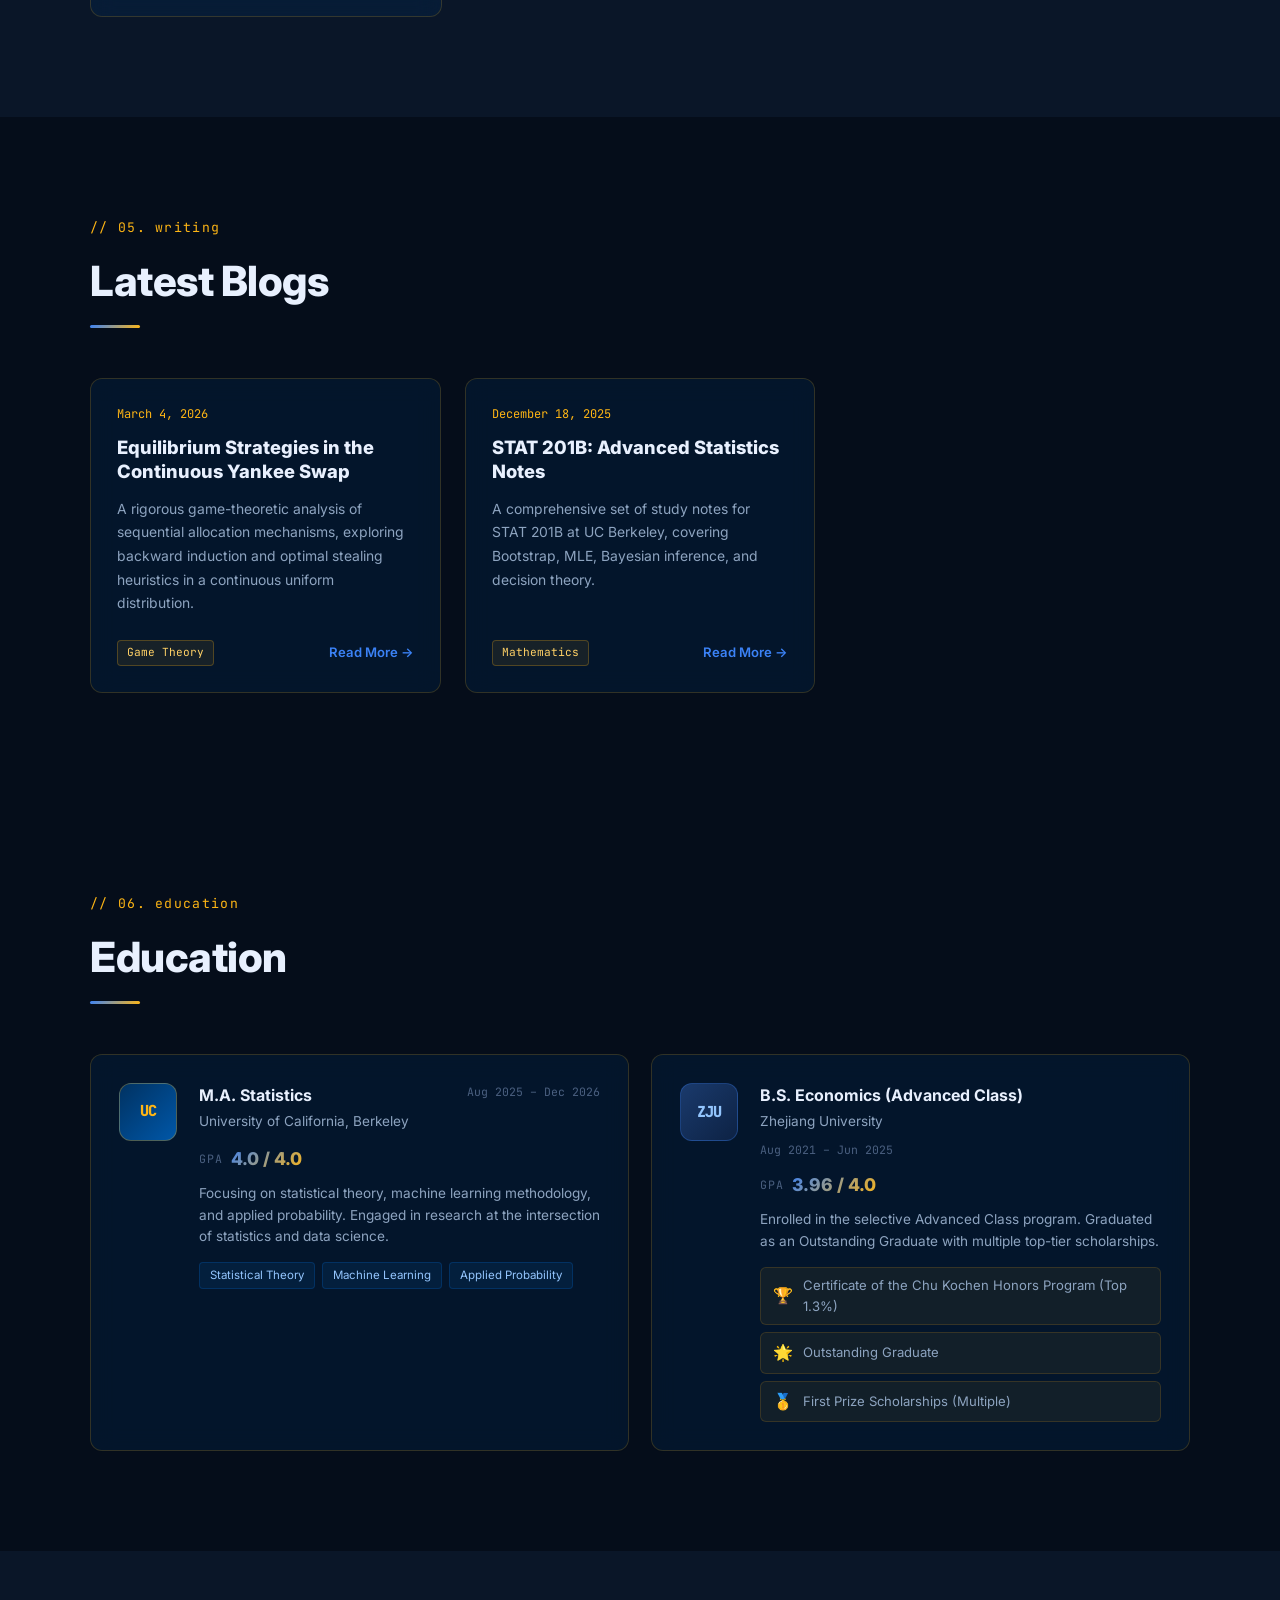
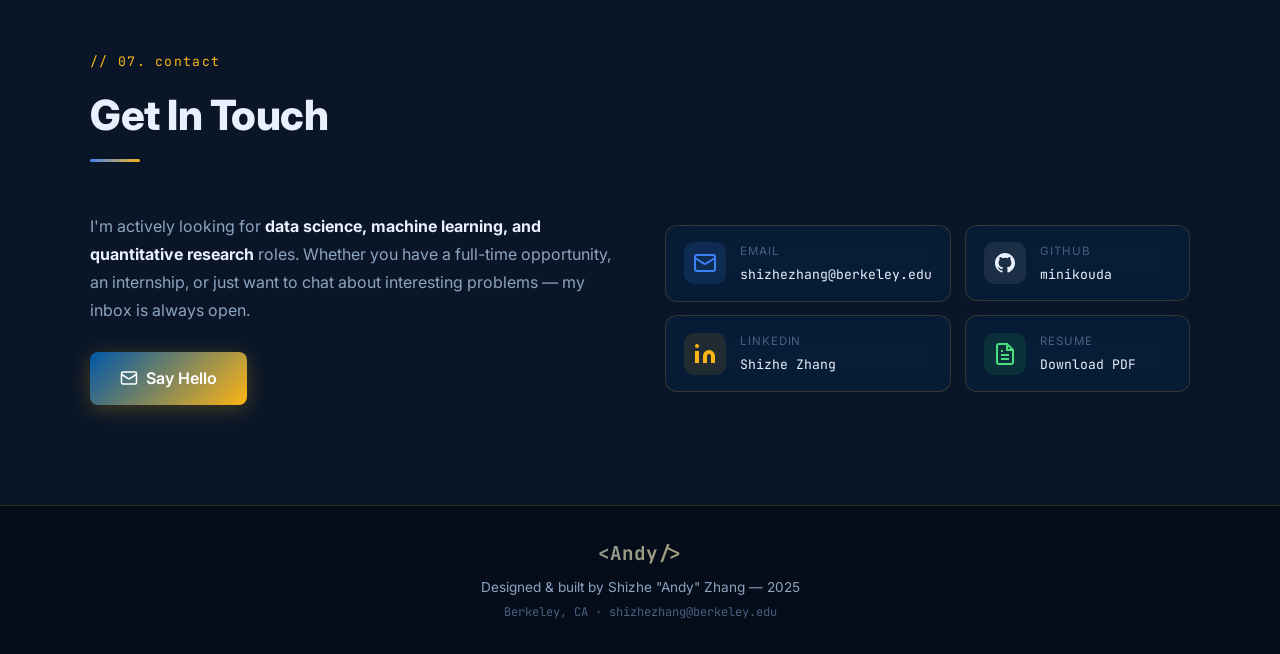
==== commit 228ef417: "add new project msca" ====
--- a/index.html
+++ b/index.html
@@ -342,6 +342,92 @@
           <div class="project-tags"><span class="p-tag">Econometrics</span><span class="p-tag">Panel Data</span><span class="p-tag">Asset Pricing</span><span class="p-tag">Python</span><span class="p-tag">Quantitative Investment</span></div>
         </div>
 
+        <div class="project-card project-card-featured glass-card fade-in">
+          <div class="project-demo">
+            <video src="assets/claude_computer_use_demo.mp4" autoplay muted loop playsinline
+              style="width:100%;border-radius:8px;display:block;"></video>
+          </div>
+          <div class="project-info">
+            <div class="project-header">
+              <div class="project-icon">🖥️</div>
+              <div class="project-links">
+                <a href="https://github.com/minikouda/msca" target="_blank" rel="noopener" title="GitHub" class="project-link" aria-label="GitHub">
+                  <svg width="18" height="18" viewBox="0 0 24 24" fill="currentColor"><path d="M12 2C6.477 2 2 6.477 2 12c0 4.42 2.865 8.17 6.839 9.49.5.092.682-.217.682-.482 0-.237-.008-.866-.013-1.7-2.782.603-3.369-1.34-3.369-1.34-.454-1.156-1.11-1.464-1.11-1.464-.908-.62.069-.608.069-.608 1.003.07 1.531 1.03 1.531 1.03.892 1.529 2.341 1.087 2.91.832.092-.647.35-1.088.636-1.338-2.22-.253-4.555-1.11-4.555-4.943 0-1.091.39-1.984 1.029-2.683-.103-.253-.446-1.27.098-2.647 0 0 .84-.269 2.75 1.025A9.578 9.578 0 0 1 12 6.836c.85.004 1.705.114 2.504.336 1.909-1.294 2.747-1.025 2.747-1.025.546 1.377.202 2.394.1 2.647.64.699 1.028 1.592 1.028 2.683 0 3.842-2.339 4.687-4.566 4.935.359.309.678.919.678 1.852 0 1.336-.012 2.415-.012 2.741 0 .267.18.578.688.48C19.138 20.167 22 16.418 22 12c0-5.523-4.477-10-10-10z"/></svg>
+                </a>
+              </div>
+            </div>
+            <h3 class="project-title">Claude Computer Use — Backend API</h3>
+            <p class="project-desc">Anthropic's reference demo only supports a single session and must be manually restarted between runs. This project wraps it in a production-ready backend with multi-session management, persistent state, and real-time streaming.</p>
+
+            <!-- Architecture diagram -->
+            <div style="margin:12px 0;font-family:'JetBrains Mono',monospace;font-size:11px;line-height:1.7;color:var(--text-secondary);">
+              <div style="display:flex;align-items:stretch;gap:6px;flex-wrap:wrap;">
+
+                <!-- Client -->
+                <div style="background:#0d1a2e;border:1px solid #1e3a5f;border-radius:6px;padding:8px 12px;min-width:90px;text-align:center;">
+                  <div style="color:#4a9eff;font-size:10px;margin-bottom:4px;">CLIENT</div>
+                  <div style="color:#c8cdd8;font-size:9px;">REST calls</div>
+                  <div style="color:#c8cdd8;font-size:9px;">WebSocket</div>
+                </div>
+
+                <div style="display:flex;align-items:center;color:#f5b642;font-size:14px;">⟶</div>
+
+                <!-- FastAPI -->
+                <div style="background:#0d1a2e;border:1px solid #1e3a5f;border-radius:6px;padding:8px 12px;min-width:110px;text-align:center;">
+                  <div style="color:#4a9eff;font-size:10px;margin-bottom:4px;">FASTAPI</div>
+                  <div style="color:#c8cdd8;font-size:9px;">Session CRUD</div>
+                  <div style="color:#c8cdd8;font-size:9px;">SQLAlchemy DB</div>
+                  <div style="color:#c8cdd8;font-size:9px;">WS streaming</div>
+                </div>
+
+                <div style="display:flex;align-items:center;color:#f5b642;font-size:14px;">⟶</div>
+
+                <!-- Agent Loop -->
+                <div style="background:#0d1a2e;border:1px solid #f5b64260;border-radius:6px;padding:8px 12px;min-width:110px;text-align:center;">
+                  <div style="color:#f5b642;font-size:10px;margin-bottom:4px;">AGENT LOOP</div>
+                  <div style="color:#c8cdd8;font-size:9px;">Tool dispatch</div>
+                  <div style="color:#c8cdd8;font-size:9px;">State tracking</div>
+                  <div style="color:#c8cdd8;font-size:9px;">Error handling</div>
+                </div>
+
+                <div style="display:flex;align-items:center;color:#f5b642;font-size:14px;">⟶</div>
+
+                <!-- Claude API -->
+                <div style="background:#0d1a2e;border:1px solid #a855f7;border-radius:6px;padding:8px 12px;min-width:100px;text-align:center;">
+                  <div style="color:#c084fc;font-size:10px;margin-bottom:4px;">CLAUDE API</div>
+                  <div style="color:#c8cdd8;font-size:9px;">claude-opus-4</div>
+                  <div style="color:#c8cdd8;font-size:9px;">Tool use</div>
+                  <div style="color:#c8cdd8;font-size:9px;">Vision</div>
+                </div>
+
+              </div>
+
+              <!-- Docker box -->
+              <div style="margin-top:8px;border:1px dashed #2a4a2a;border-radius:6px;padding:8px 12px;">
+                <div style="color:#4ade80;font-size:9px;margin-bottom:6px;">DOCKER  ·  Ubuntu 22.04 + X11</div>
+                <div style="display:flex;gap:6px;flex-wrap:wrap;">
+                  <div style="background:#0a1a0a;border:1px solid #2a4a2a;border-radius:4px;padding:4px 8px;color:#c8cdd8;font-size:9px;">Screenshot</div>
+                  <div style="background:#0a1a0a;border:1px solid #2a4a2a;border-radius:4px;padding:4px 8px;color:#c8cdd8;font-size:9px;">Mouse / Keyboard</div>
+                  <div style="background:#0a1a0a;border:1px solid #2a4a2a;border-radius:4px;padding:4px 8px;color:#c8cdd8;font-size:9px;">Bash</div>
+                  <div style="background:#0a1a0a;border:1px solid #2a4a2a;border-radius:4px;padding:4px 8px;color:#c8cdd8;font-size:9px;">File Edit</div>
+                  <div style="background:#0a1a0a;border:1px solid #2a4a2a;border-radius:4px;padding:4px 8px;color:#c8cdd8;font-size:9px;">Firefox</div>
+                  <div style="background:#0a1a0a;border:1px solid #2a4a2a;border-radius:4px;padding:4px 8px;color:#c8cdd8;font-size:9px;">LibreOffice</div>
+                </div>
+              </div>
+            </div>
+
+            <div class="project-tags">
+              <span class="p-tag">FastAPI</span>
+              <span class="p-tag">Claude API</span>
+              <span class="p-tag">Computer Use</span>
+              <span class="p-tag">Docker</span>
+              <span class="p-tag">WebSocket</span>
+              <span class="p-tag">SQLAlchemy</span>
+              <span class="p-tag">Python</span>
+            </div>
+          </div>
+        </div>
+
         <div class="project-card glass-card fade-in">
           <div class="project-header">
             <div class="project-icon">🏥</div>
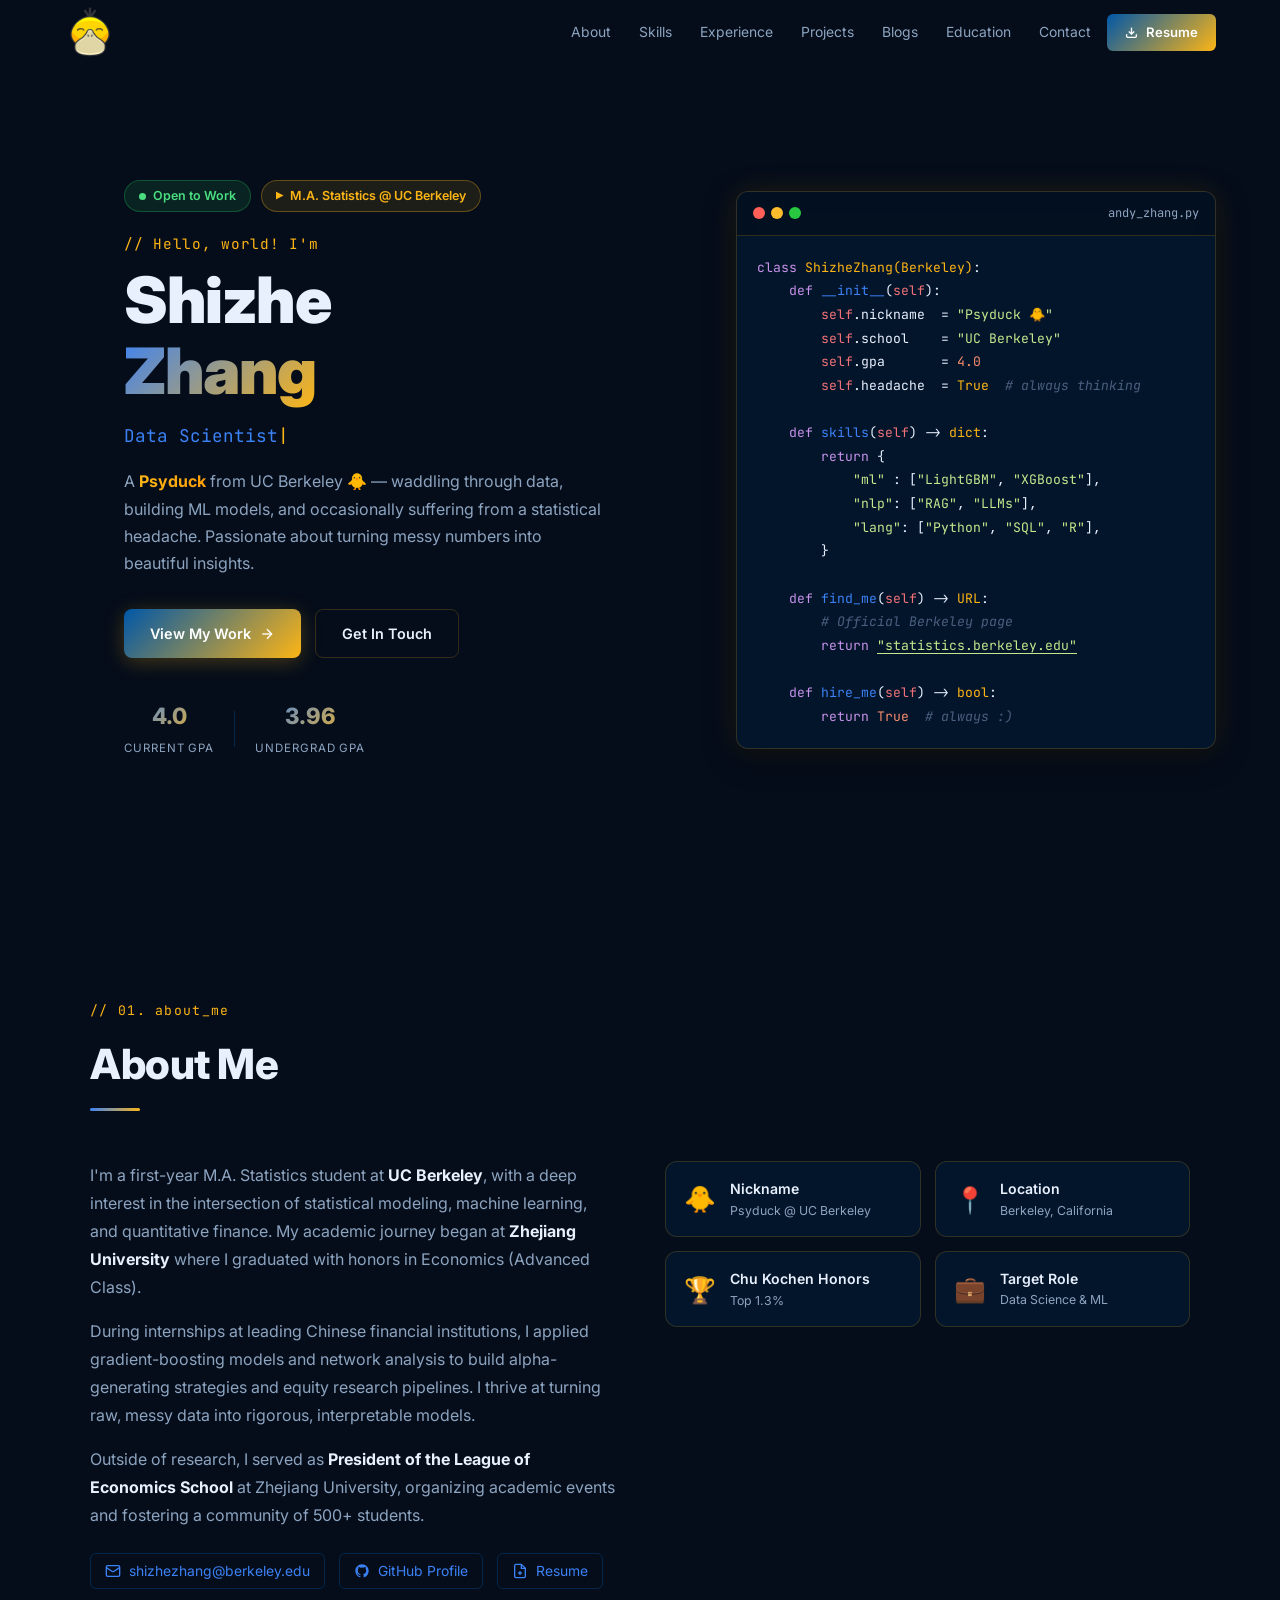
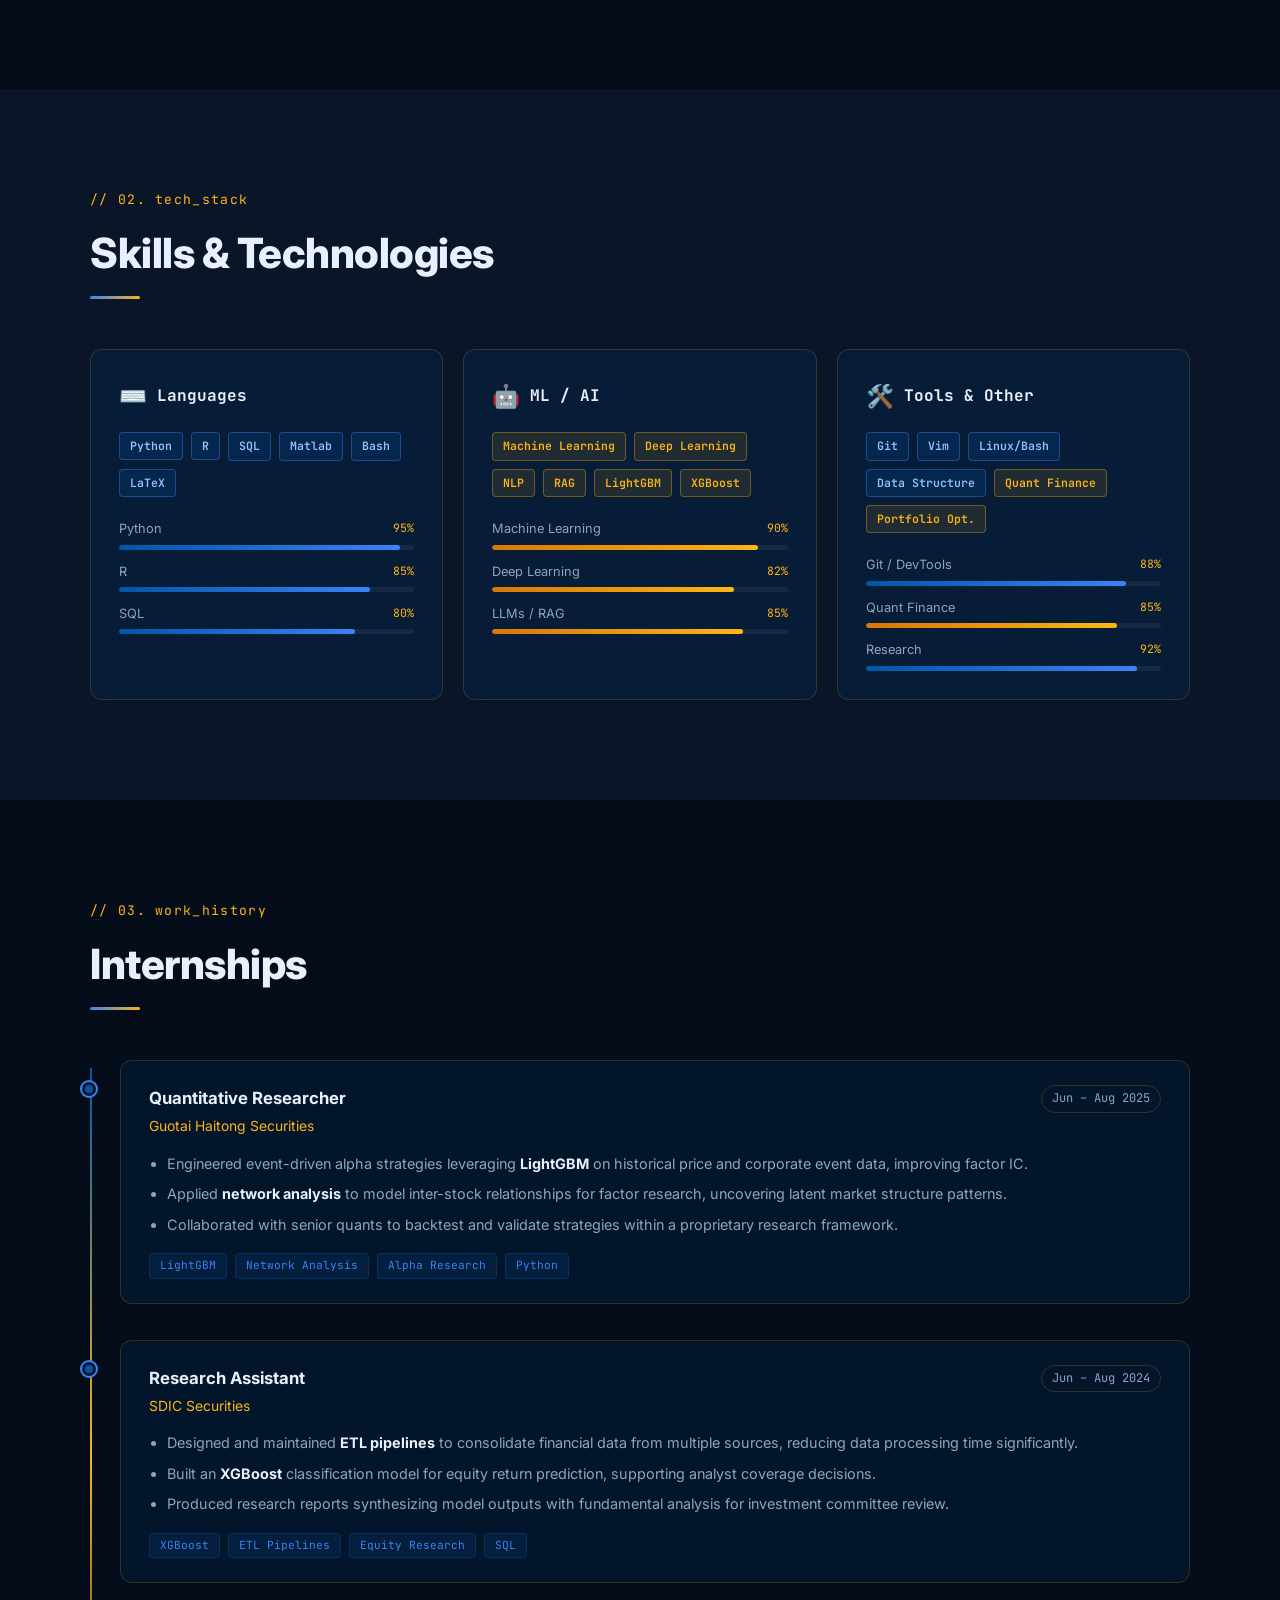
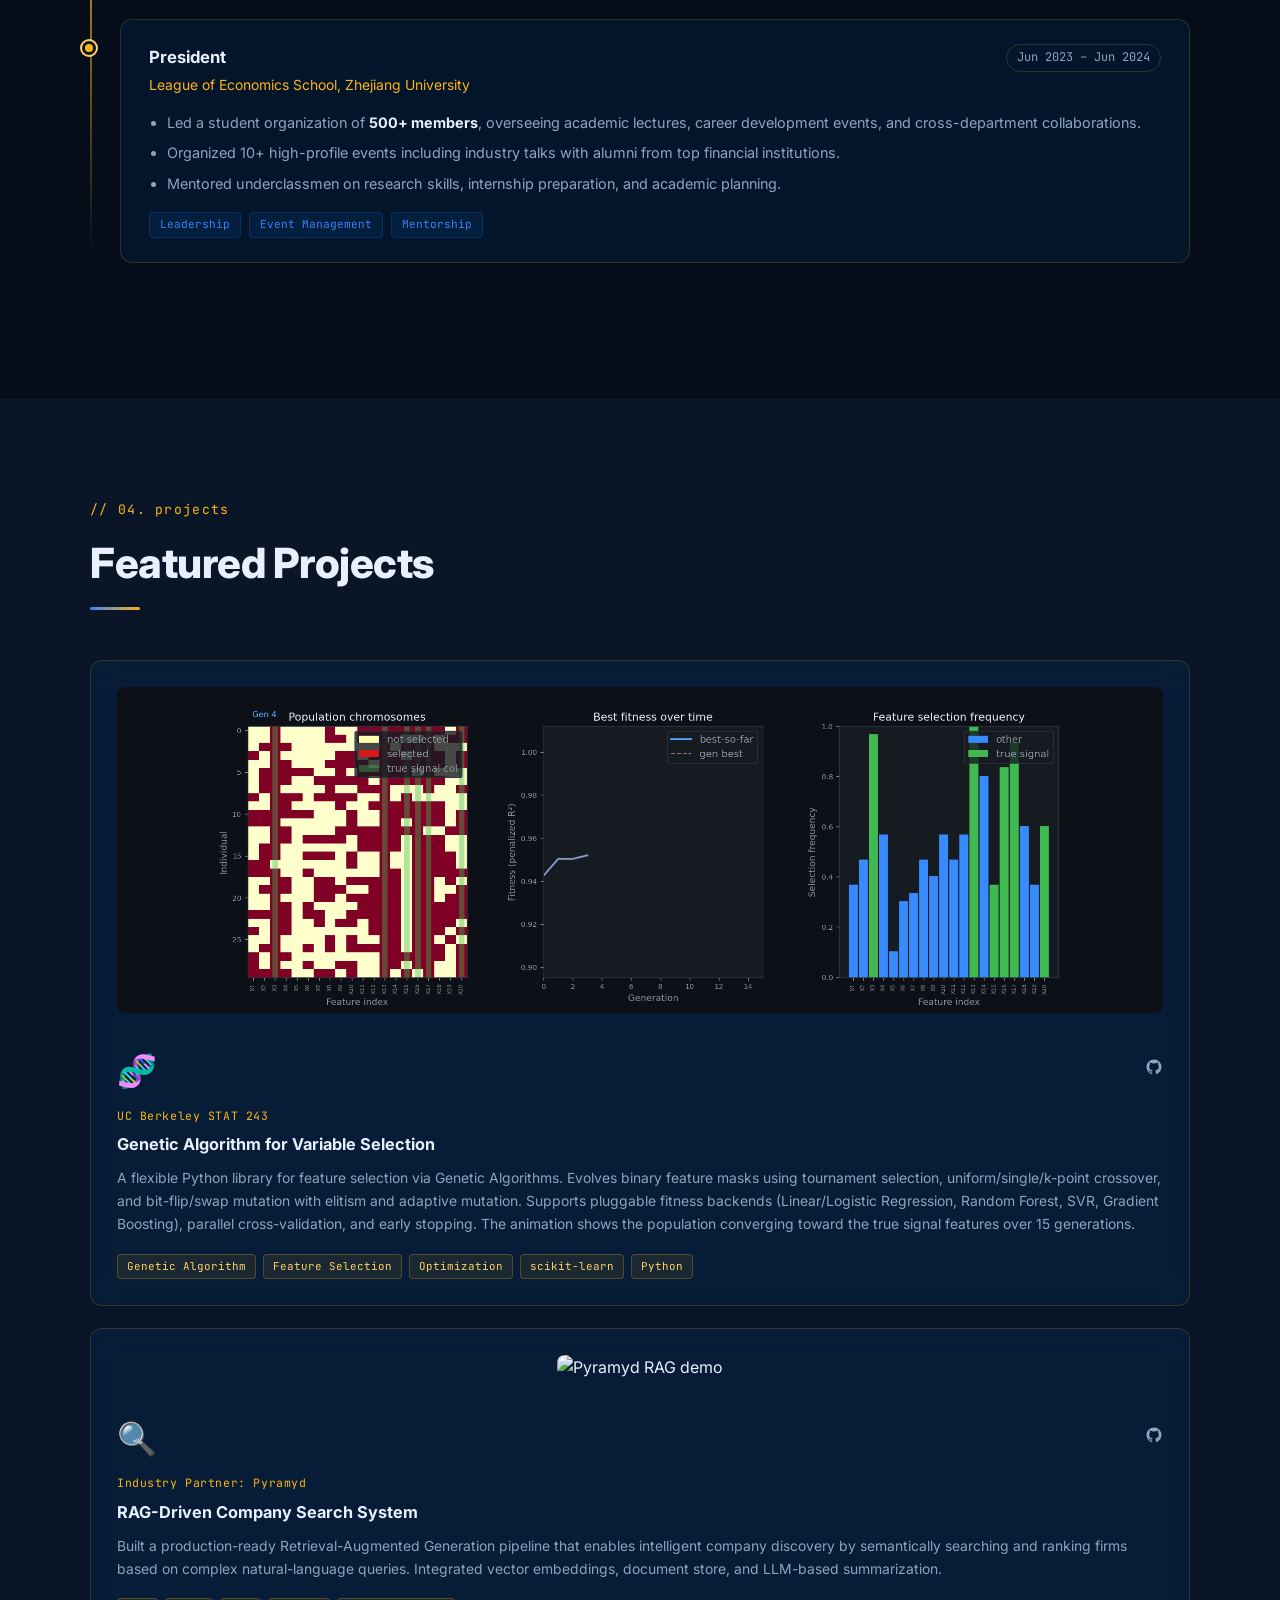
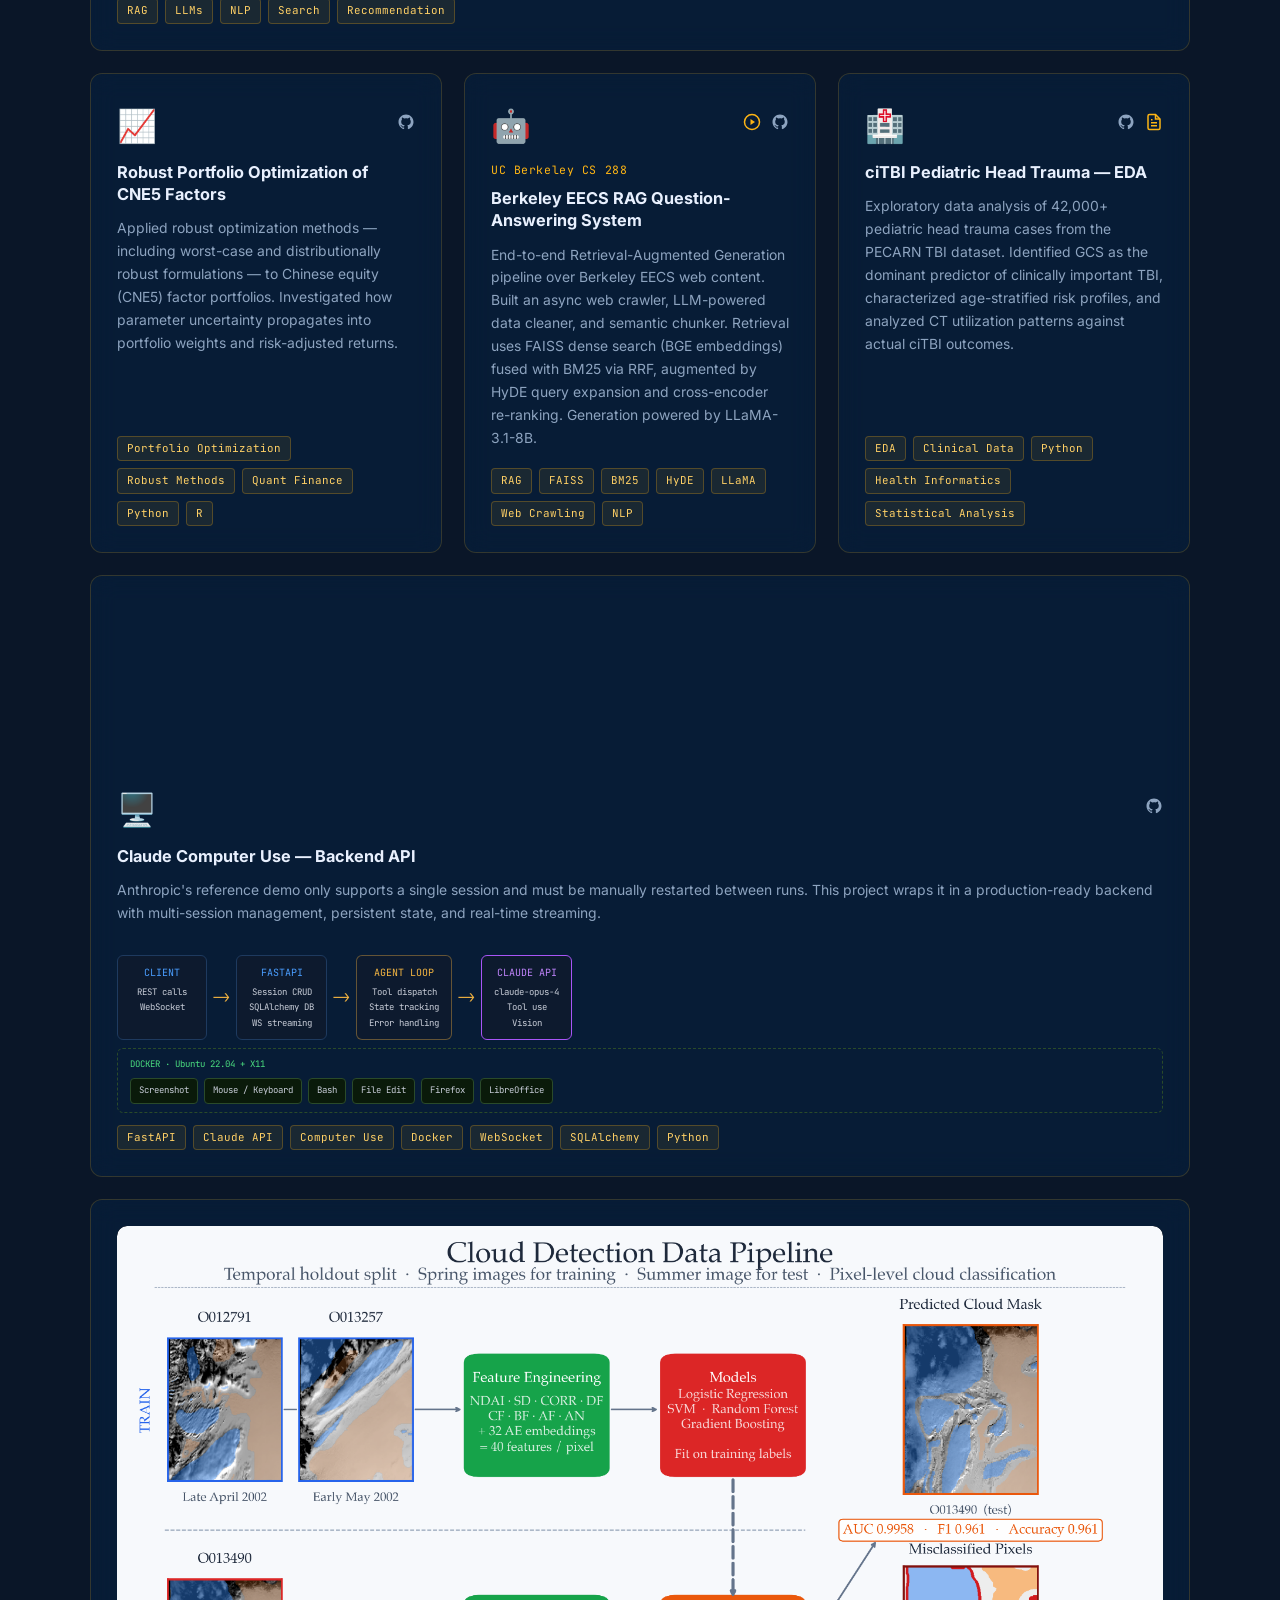
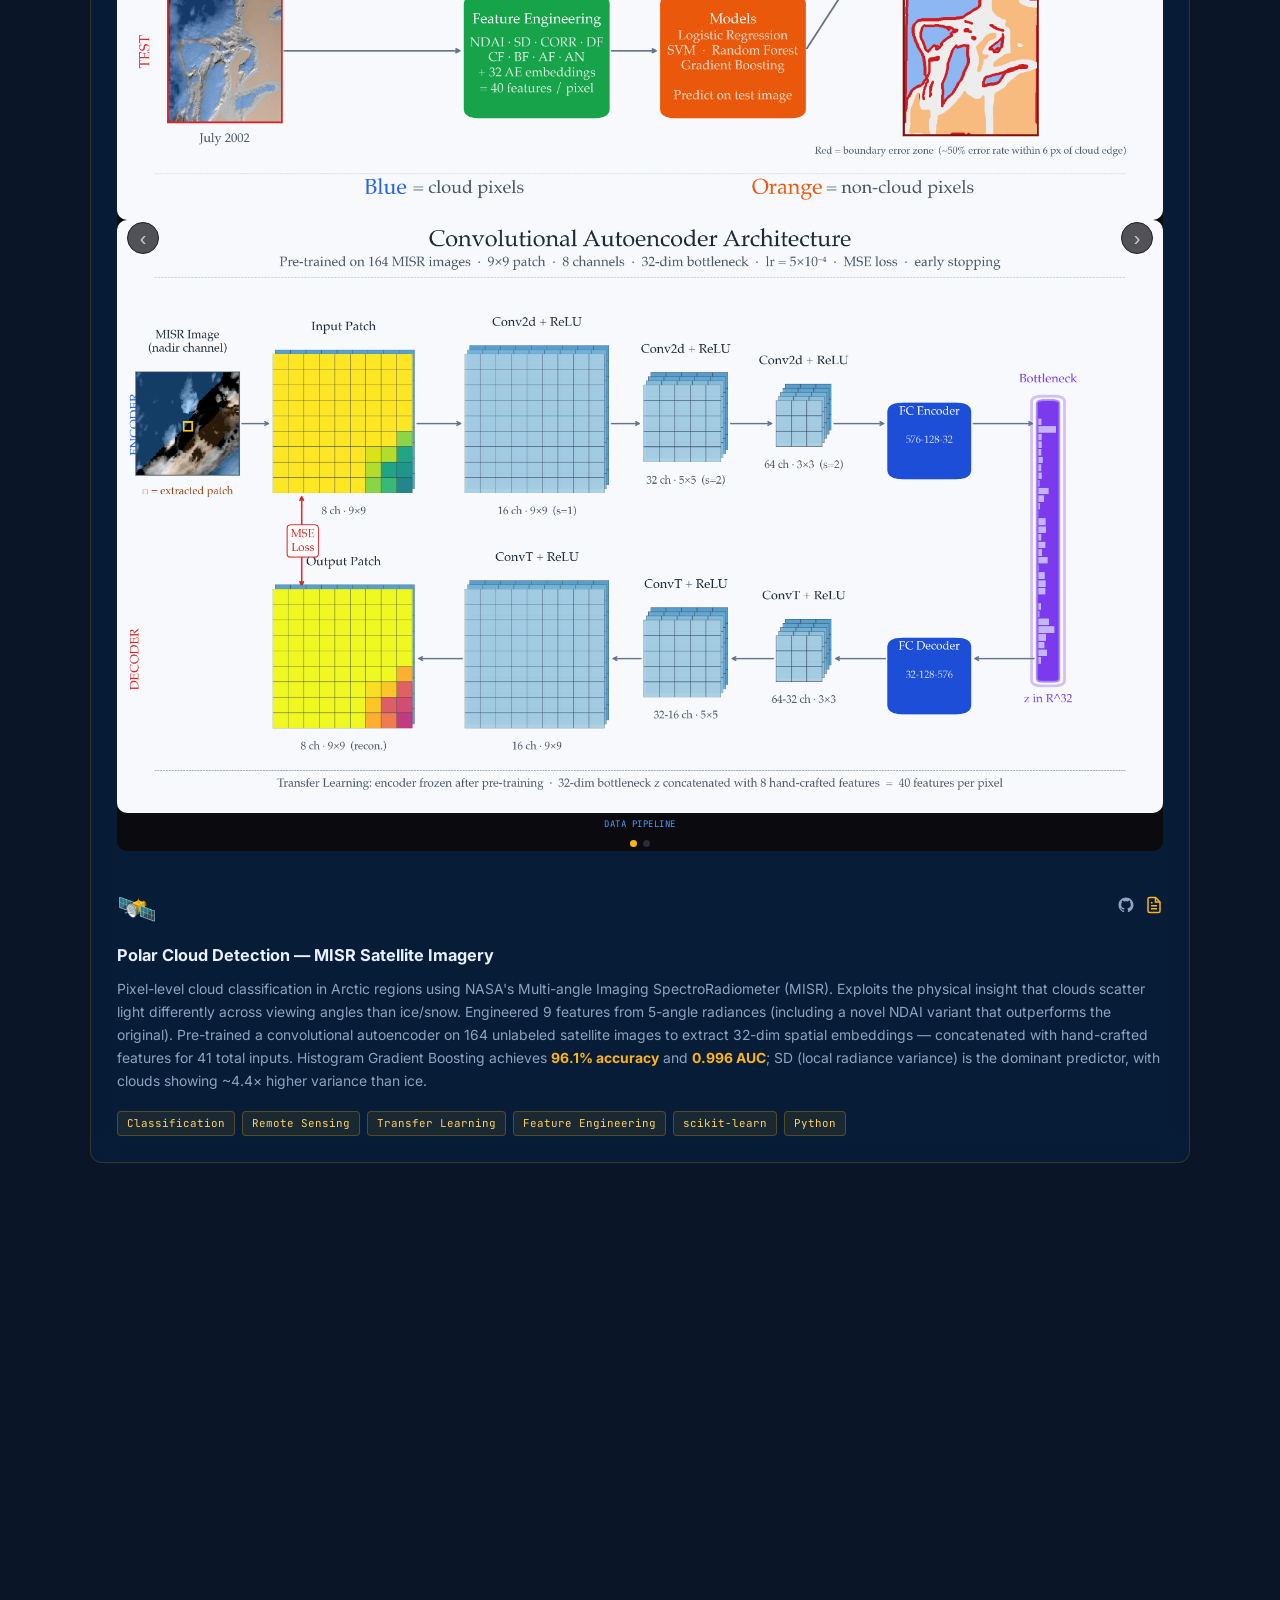
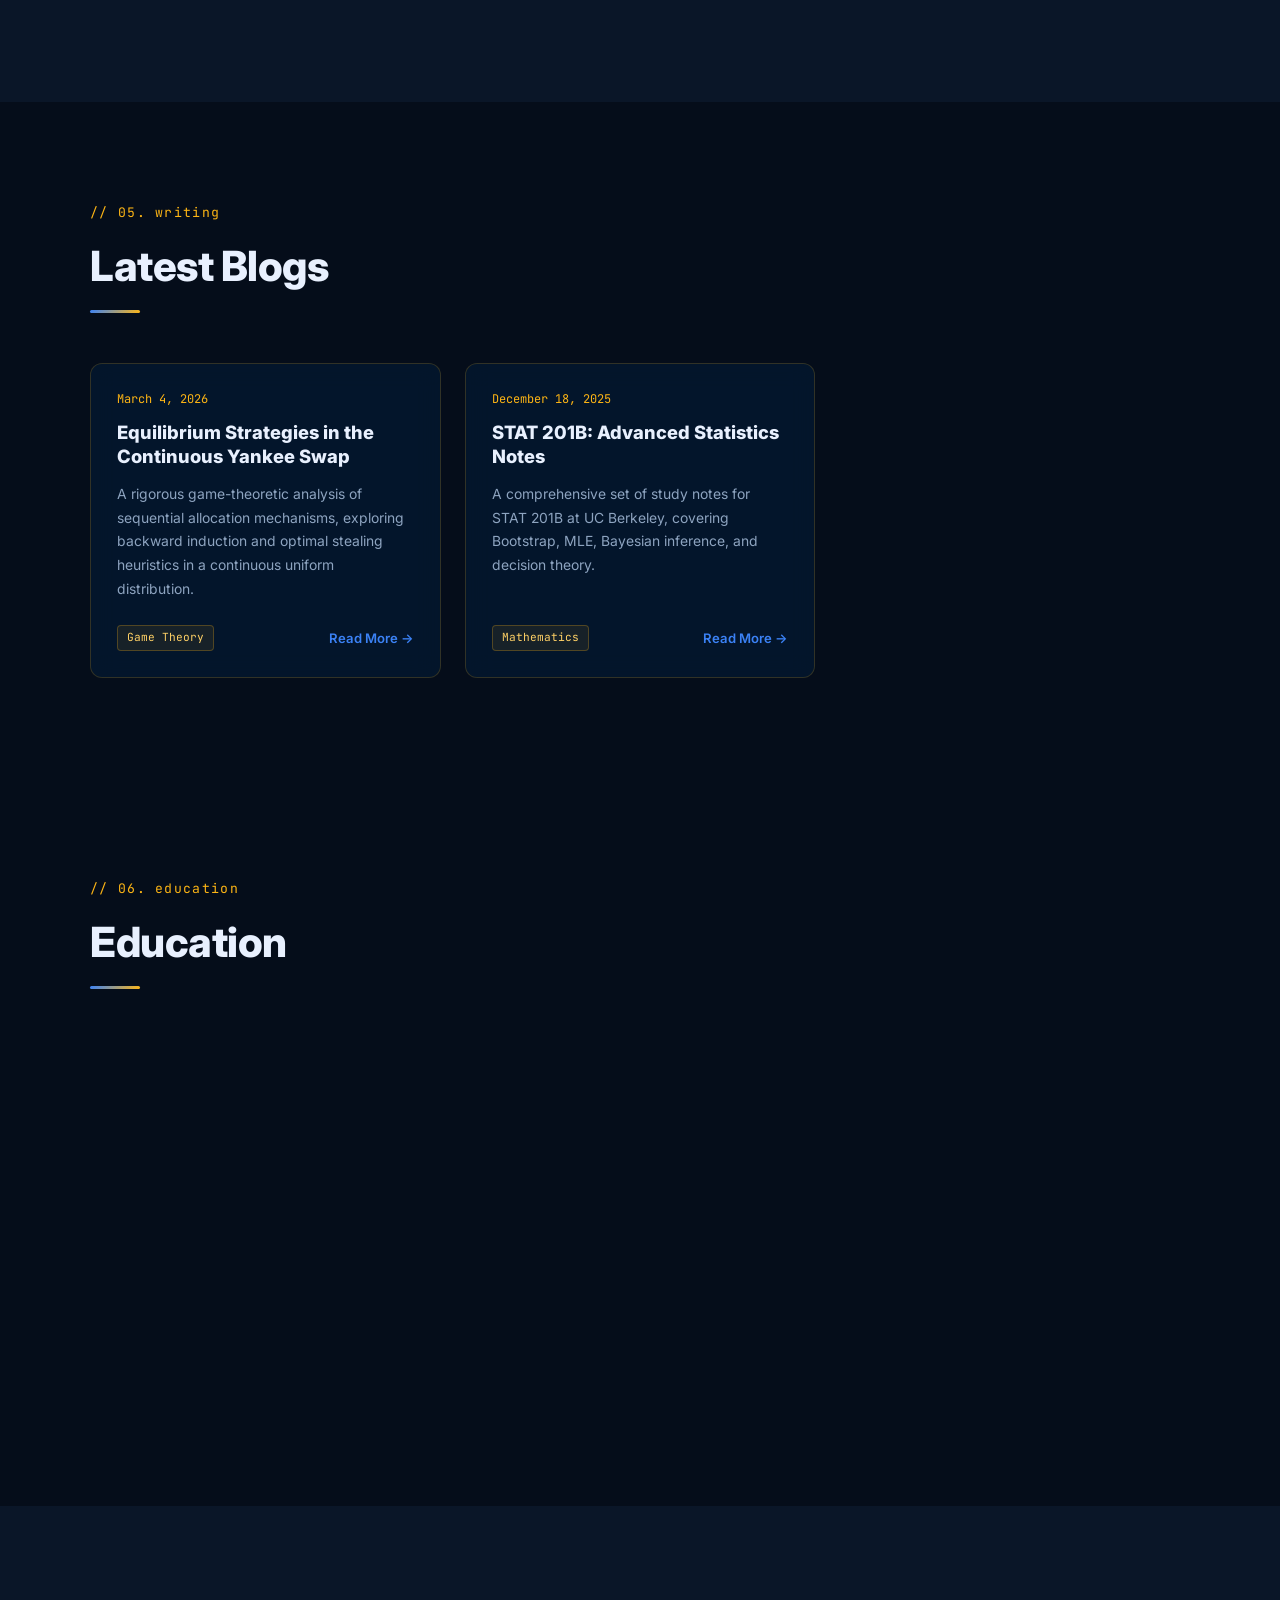
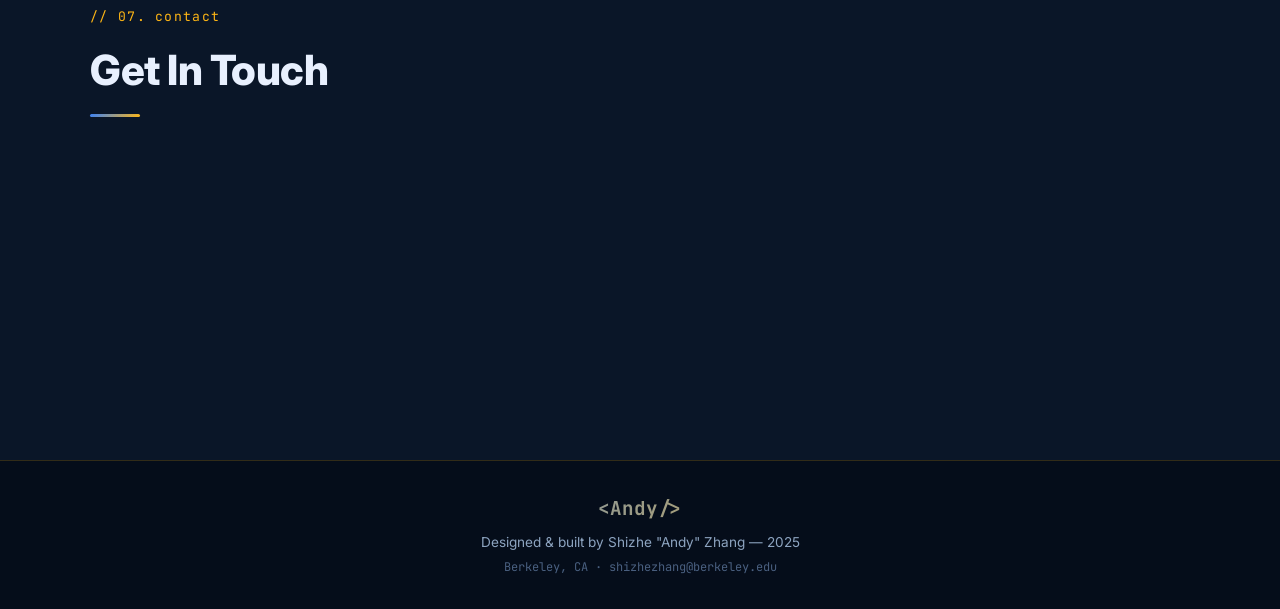
==== commit 99b52949: "polar project added" ====
--- a/index.html
+++ b/index.html
@@ -188,60 +188,8 @@
   <section id="experience" class="section">
     <div class="container">
       <div class="section-label mono">// 03. work_history</div>
-      <h2 class="section-title">Experience</h2>
-      <div class="timeline">
-
-        <div class="timeline-item fade-in">
-          <div class="timeline-dot"></div>
-          <div class="timeline-connector"></div>
-          <div class="timeline-content glass-card">
-            <div class="timeline-header">
-              <div><h3 class="timeline-role">Quantitative Researcher</h3><p class="timeline-company">Guotai Haitong Securites </p></div>
-              <span class="timeline-date mono">Jun – Aug 2025</span>
-            </div>
-            <ul class="timeline-bullets">
-              <li>Engineered event-driven alpha strategies leveraging <strong>LightGBM</strong> on historical price and corporate event data, improving factor IC.</li>
-              <li>Applied <strong>network analysis</strong> to model inter-stock relationships for factor research, uncovering latent market structure patterns.</li>
-              <li>Collaborated with senior quants to backtest and validate strategies within a proprietary research framework.</li>
-            </ul>
-            <div class="timeline-tags"><span class="tl-tag">LightGBM</span><span class="tl-tag">Network Analysis</span><span class="tl-tag">Alpha Research</span><span class="tl-tag">Python</span></div>
-          </div>
-        </div>
-
-        <div class="timeline-item fade-in">
-          <div class="timeline-dot"></div>
-          <div class="timeline-connector"></div>
-          <div class="timeline-content glass-card">
-            <div class="timeline-header">
-              <div><h3 class="timeline-role">Research Assistant</h3><p class="timeline-company">SDIC Securities</p></div>
-              <span class="timeline-date mono">Jun – Aug 2024</span>
-            </div>
-            <ul class="timeline-bullets">
-              <li>Designed and maintained <strong>ETL pipelines</strong> to consolidate financial data from multiple sources, reducing data processing time significantly.</li>
-              <li>Built an <strong>XGBoost</strong> classification model for equity return prediction, supporting analyst coverage decisions.</li>
-              <li>Produced research reports synthesizing model outputs with fundamental analysis for investment committee review.</li>
-            </ul>
-            <div class="timeline-tags"><span class="tl-tag">XGBoost</span><span class="tl-tag">ETL Pipelines</span><span class="tl-tag">Equity Research</span><span class="tl-tag">SQL</span></div>
-          </div>
-        </div>
-
-        <div class="timeline-item fade-in">
-          <div class="timeline-dot timeline-dot-alt"></div>
-          <div class="timeline-content glass-card">
-            <div class="timeline-header">
-              <div><h3 class="timeline-role">President</h3><p class="timeline-company">League of Economics School, Zhejiang University</p></div>
-              <span class="timeline-date mono">Jun 2023 – Jun 2024</span>
-            </div>
-            <ul class="timeline-bullets">
-              <li>Led a student organization of <strong>500+ members</strong>, overseeing academic lectures, career development events, and cross-department collaborations.</li>
-              <li>Organized 10+ high-profile events including industry talks with alumni from top financial institutions.</li>
-              <li>Mentored underclassmen on research skills, internship preparation, and academic planning.</li>
-            </ul>
-            <div class="timeline-tags"><span class="tl-tag">Leadership</span><span class="tl-tag">Event Management</span><span class="tl-tag">Mentorship</span></div>
-          </div>
-        </div>
-
-      </div>
+      <h2 class="section-title">Internships</h2>
+      <div class="timeline" id="experience-list"></div>
     </div>
   </section>
 
@@ -250,198 +198,7 @@
     <div class="container">
       <div class="section-label mono">// 04. projects</div>
       <h2 class="section-title">Featured Projects</h2>
-      <div class="projects-grid">
-
-        <!-- Featured: GA with live demo -->
-        <div class="project-card project-card-featured glass-card fade-in">
-          <div class="project-demo">
-            <img src="assets/ga_animation.gif" alt="Genetic Algorithm evolution animation" loading="lazy" />
-          </div>
-          <div class="project-info">
-            <div class="project-header">
-              <div class="project-icon">🧬</div>
-              <div class="project-links">
-                <a href="https://github.com/minikouda/GA" target="_blank" rel="noopener" title="GitHub" class="project-link" aria-label="GitHub">
-                  <svg width="18" height="18" viewBox="0 0 24 24" fill="currentColor"><path d="M12 2C6.477 2 2 6.477 2 12c0 4.42 2.865 8.17 6.839 9.49.5.092.682-.217.682-.482 0-.237-.008-.866-.013-1.7-2.782.603-3.369-1.34-3.369-1.34-.454-1.156-1.11-1.464-1.11-1.464-.908-.62.069-.608.069-.608 1.003.07 1.531 1.03 1.531 1.03.892 1.529 2.341 1.087 2.91.832.092-.647.35-1.088.636-1.338-2.22-.253-4.555-1.11-4.555-4.943 0-1.091.39-1.984 1.029-2.683-.103-.253-.446-1.27.098-2.647 0 0 .84-.269 2.75 1.025A9.578 9.578 0 0 1 12 6.836c.85.004 1.705.114 2.504.336 1.909-1.294 2.747-1.025 2.747-1.025.546 1.377.202 2.394.1 2.647.64.699 1.028 1.592 1.028 2.683 0 3.842-2.339 4.687-4.566 4.935.359.309.678.919.678 1.852 0 1.336-.012 2.415-.012 2.741 0 .267.18.578.688.48C19.138 20.167 22 16.418 22 12c0-5.523-4.477-10-10-10z"/></svg>
-                </a>
-              </div>
-            </div>
-            <div class="project-partner mono">UC Berkeley STAT 243</div>
-            <h3 class="project-title">Genetic Algorithm for Variable Selection</h3>
-            <p class="project-desc">A flexible Python library for feature selection via Genetic Algorithms. Evolves binary feature masks using tournament selection, uniform/single/k-point crossover, and bit-flip/swap mutation with elitism and adaptive mutation. Supports pluggable fitness backends (Linear/Logistic Regression, Random Forest, SVR, Gradient Boosting), parallel cross-validation, and early stopping. The animation shows the population converging toward the true signal features over 15 generations.</p>
-            <div class="project-tags">
-              <span class="p-tag">Genetic Algorithm</span>
-              <span class="p-tag">Feature Selection</span>
-              <span class="p-tag">Optimization</span>
-              <span class="p-tag">scikit-learn</span>
-              <span class="p-tag">Python</span>
-            </div>
-          </div>
-        </div>
-
-        <div class="project-card project-card-featured glass-card fade-in">
-          <div class="project-demo">
-            <img src="assets/pyramyd_demo.gif" alt="Pyramyd RAG demo" loading="lazy" />
-          </div>
-          <div class="project-info">
-            <div class="project-header">
-              <div class="project-icon">🔍</div>
-              <div class="project-links">
-                <a href="https://github.com/minikouda/pyramyd_ml" target="_blank" rel="noopener" title="GitHub" class="project-link" aria-label="GitHub">
-                  <svg width="18" height="18" viewBox="0 0 24 24" fill="currentColor"><path d="M12 2C6.477 2 2 6.477 2 12c0 4.42 2.865 8.17 6.839 9.49.5.092.682-.217.682-.482 0-.237-.008-.866-.013-1.7-2.782.603-3.369-1.34-3.369-1.34-.454-1.156-1.11-1.464-1.11-1.464-.908-.62.069-.608.069-.608 1.003.07 1.531 1.03 1.531 1.03.892 1.529 2.341 1.087 2.91.832.092-.647.35-1.088.636-1.338-2.22-.253-4.555-1.11-4.555-4.943 0-1.091.39-1.984 1.029-2.683-.103-.253-.446-1.27.098-2.647 0 0 .84-.269 2.75 1.025A9.578 9.578 0 0 1 12 6.836c.85.004 1.705.114 2.504.336 1.909-1.294 2.747-1.025 2.747-1.025.546 1.377.202 2.394.1 2.647.64.699 1.028 1.592 1.028 2.683 0 3.842-2.339 4.687-4.566 4.935.359.309.678.919.678 1.852 0 1.336-.012 2.415-.012 2.741 0 .267.18.578.688.48C19.138 20.167 22 16.418 22 12c0-5.523-4.477-10-10-10z"/></svg>
-                </a>
-              </div>
-            </div>
-            <div class="project-partner mono">Industry Partner: Pyramyd</div>
-            <h3 class="project-title">RAG-Driven Company Search System</h3>
-            <p class="project-desc">Built a production-ready Retrieval-Augmented Generation pipeline that enables intelligent company discovery by semantically searching and ranking firms based on complex natural-language queries. Integrated vector embeddings, document store, and LLM-based summarization.</p>
-            <div class="project-tags"><span class="p-tag">RAG</span><span class="p-tag">LLMs</span><span class="p-tag">NLP</span><span class="p-tag">Search</span><span class="p-tag">Recommendation</span></div>
-          </div>
-        </div>
-
-        <div class="project-card glass-card fade-in">
-          <div class="project-header">
-            <div class="project-icon">📈</div>
-            <div class="project-links">
-              <a href="https://github.com/minikouda/quantinvest" target="_blank" rel="noopener" title="GitHub" class="project-link" aria-label="GitHub">
-                <svg width="18" height="18" viewBox="0 0 24 24" fill="currentColor"><path d="M12 2C6.477 2 2 6.477 2 12c0 4.42 2.865 8.17 6.839 9.49.5.092.682-.217.682-.482 0-.237-.008-.866-.013-1.7-2.782.603-3.369-1.34-3.369-1.34-.454-1.156-1.11-1.464-1.11-1.464-.908-.62.069-.608.069-.608 1.003.07 1.531 1.03 1.531 1.03.892 1.529 2.341 1.087 2.91.832.092-.647.35-1.088.636-1.338-2.22-.253-4.555-1.11-4.555-4.943 0-1.091.39-1.984 1.029-2.683-.103-.253-.446-1.27.098-2.647 0 0 .84-.269 2.75 1.025A9.578 9.578 0 0 1 12 6.836c.85.004 1.705.114 2.504.336 1.909-1.294 2.747-1.025 2.747-1.025.546 1.377.202 2.394.1 2.647.64.699 1.028 1.592 1.028 2.683 0 3.842-2.339 4.687-4.566 4.935.359.309.678.919.678 1.852 0 1.336-.012 2.415-.012 2.741 0 .267.18.578.688.48C19.138 20.167 22 16.418 22 12c0-5.523-4.477-10-10-10z"/></svg>
-              </a>
-            </div>
-          </div>
-          <h3 class="project-title">Robust Portfolio Optimization of CNE5 Factors</h3>
-          <p class="project-desc">Applied robust optimization methods — including worst-case and distributionally robust formulations — to Chinese equity (CNE5) factor portfolios. Investigated how parameter uncertainty propagates into portfolio weights and risk-adjusted returns.</p>
-          <div class="project-tags"><span class="p-tag">Portfolio Optimization</span><span class="p-tag">Robust Methods</span><span class="p-tag">Quant Finance</span><span class="p-tag">Python</span><span class="p-tag">R</span></div>
-        </div>
-
-        <div class="project-card glass-card fade-in">
-          <div class="project-header">
-            <div class="project-icon">🤖</div>
-            <div class="project-links">
-              <a href="projects/rag-demo/" target="_blank" rel="noopener" title="Live Demo" class="project-link" aria-label="Live Demo" style="color:var(--gold)">
-                <svg width="18" height="18" viewBox="0 0 24 24" fill="none" stroke="currentColor" stroke-width="2" stroke-linecap="round" stroke-linejoin="round"><circle cx="12" cy="12" r="10"/><polygon points="10 8 16 12 10 16 10 8" fill="currentColor" stroke="none"/></svg>
-              </a>
-              <a href="https://github.com/minikouda/cs-288/tree/main/cs288-sp26-a3" target="_blank" rel="noopener" title="GitHub" class="project-link" aria-label="GitHub">
-                <svg width="18" height="18" viewBox="0 0 24 24" fill="currentColor"><path d="M12 2C6.477 2 2 6.477 2 12c0 4.42 2.865 8.17 6.839 9.49.5.092.682-.217.682-.482 0-.237-.008-.866-.013-1.7-2.782.603-3.369-1.34-3.369-1.34-.454-1.156-1.11-1.464-1.11-1.464-.908-.62.069-.608.069-.608 1.003.07 1.531 1.03 1.531 1.03.892 1.529 2.341 1.087 2.91.832.092-.647.35-1.088.636-1.338-2.22-.253-4.555-1.11-4.555-4.943 0-1.091.39-1.984 1.029-2.683-.103-.253-.446-1.27.098-2.647 0 0 .84-.269 2.75 1.025A9.578 9.578 0 0 1 12 6.836c.85.004 1.705.114 2.504.336 1.909-1.294 2.747-1.025 2.747-1.025.546 1.377.202 2.394.1 2.647.64.699 1.028 1.592 1.028 2.683 0 3.842-2.339 4.687-4.566 4.935.359.309.678.919.678 1.852 0 1.336-.012 2.415-.012 2.741 0 .267.18.578.688.48C19.138 20.167 22 16.418 22 12c0-5.523-4.477-10-10-10z"/></svg>
-              </a>
-            </div>
-          </div>
-          <div class="project-partner mono">UC Berkeley CS 288</div>
-          <h3 class="project-title">Berkeley EECS RAG Question-Answering System</h3>
-          <p class="project-desc">End-to-end Retrieval-Augmented Generation pipeline over Berkeley EECS web content. Built an async web crawler, LLM-powered data cleaner, and semantic chunker. Retrieval uses FAISS dense search (BGE embeddings) fused with BM25 via RRF, augmented by HyDE query expansion and cross-encoder re-ranking. Generation powered by LLaMA-3.1-8B.</p>
-          <div class="project-tags"><span class="p-tag">RAG</span><span class="p-tag">FAISS</span><span class="p-tag">BM25</span><span class="p-tag">HyDE</span><span class="p-tag">LLaMA</span><span class="p-tag">Web Crawling</span><span class="p-tag">NLP</span></div>
-        </div>
-
-        <div class="project-card glass-card fade-in">
-          <div class="project-header">
-            <div class="project-icon">🔬</div>
-            <div class="project-links">
-            </div>
-          </div>
-          <h3 class="project-title">Capital Market, Rational Inattention &amp; Internet Search</h3>
-          <p class="project-desc">Empirical research examining how investor limited attention — proxied through internet search volume indices — affects asset pricing in capital markets. Constructed panel datasets linking search trends to stock-level return anomalies.</p>
-          <div class="project-tags"><span class="p-tag">Econometrics</span><span class="p-tag">Panel Data</span><span class="p-tag">Asset Pricing</span><span class="p-tag">Python</span><span class="p-tag">Quantitative Investment</span></div>
-        </div>
-
-        <div class="project-card project-card-featured glass-card fade-in">
-          <div class="project-demo">
-            <video src="assets/claude_computer_use_demo.mp4" autoplay muted loop playsinline
-              style="width:100%;border-radius:8px;display:block;"></video>
-          </div>
-          <div class="project-info">
-            <div class="project-header">
-              <div class="project-icon">🖥️</div>
-              <div class="project-links">
-                <a href="https://github.com/minikouda/msca" target="_blank" rel="noopener" title="GitHub" class="project-link" aria-label="GitHub">
-                  <svg width="18" height="18" viewBox="0 0 24 24" fill="currentColor"><path d="M12 2C6.477 2 2 6.477 2 12c0 4.42 2.865 8.17 6.839 9.49.5.092.682-.217.682-.482 0-.237-.008-.866-.013-1.7-2.782.603-3.369-1.34-3.369-1.34-.454-1.156-1.11-1.464-1.11-1.464-.908-.62.069-.608.069-.608 1.003.07 1.531 1.03 1.531 1.03.892 1.529 2.341 1.087 2.91.832.092-.647.35-1.088.636-1.338-2.22-.253-4.555-1.11-4.555-4.943 0-1.091.39-1.984 1.029-2.683-.103-.253-.446-1.27.098-2.647 0 0 .84-.269 2.75 1.025A9.578 9.578 0 0 1 12 6.836c.85.004 1.705.114 2.504.336 1.909-1.294 2.747-1.025 2.747-1.025.546 1.377.202 2.394.1 2.647.64.699 1.028 1.592 1.028 2.683 0 3.842-2.339 4.687-4.566 4.935.359.309.678.919.678 1.852 0 1.336-.012 2.415-.012 2.741 0 .267.18.578.688.48C19.138 20.167 22 16.418 22 12c0-5.523-4.477-10-10-10z"/></svg>
-                </a>
-              </div>
-            </div>
-            <h3 class="project-title">Claude Computer Use — Backend API</h3>
-            <p class="project-desc">Anthropic's reference demo only supports a single session and must be manually restarted between runs. This project wraps it in a production-ready backend with multi-session management, persistent state, and real-time streaming.</p>
-
-            <!-- Architecture diagram -->
-            <div style="margin:12px 0;font-family:'JetBrains Mono',monospace;font-size:11px;line-height:1.7;color:var(--text-secondary);">
-              <div style="display:flex;align-items:stretch;gap:6px;flex-wrap:wrap;">
-
-                <!-- Client -->
-                <div style="background:#0d1a2e;border:1px solid #1e3a5f;border-radius:6px;padding:8px 12px;min-width:90px;text-align:center;">
-                  <div style="color:#4a9eff;font-size:10px;margin-bottom:4px;">CLIENT</div>
-                  <div style="color:#c8cdd8;font-size:9px;">REST calls</div>
-                  <div style="color:#c8cdd8;font-size:9px;">WebSocket</div>
-                </div>
-
-                <div style="display:flex;align-items:center;color:#f5b642;font-size:14px;">⟶</div>
-
-                <!-- FastAPI -->
-                <div style="background:#0d1a2e;border:1px solid #1e3a5f;border-radius:6px;padding:8px 12px;min-width:110px;text-align:center;">
-                  <div style="color:#4a9eff;font-size:10px;margin-bottom:4px;">FASTAPI</div>
-                  <div style="color:#c8cdd8;font-size:9px;">Session CRUD</div>
-                  <div style="color:#c8cdd8;font-size:9px;">SQLAlchemy DB</div>
-                  <div style="color:#c8cdd8;font-size:9px;">WS streaming</div>
-                </div>
-
-                <div style="display:flex;align-items:center;color:#f5b642;font-size:14px;">⟶</div>
-
-                <!-- Agent Loop -->
-                <div style="background:#0d1a2e;border:1px solid #f5b64260;border-radius:6px;padding:8px 12px;min-width:110px;text-align:center;">
-                  <div style="color:#f5b642;font-size:10px;margin-bottom:4px;">AGENT LOOP</div>
-                  <div style="color:#c8cdd8;font-size:9px;">Tool dispatch</div>
-                  <div style="color:#c8cdd8;font-size:9px;">State tracking</div>
-                  <div style="color:#c8cdd8;font-size:9px;">Error handling</div>
-                </div>
-
-                <div style="display:flex;align-items:center;color:#f5b642;font-size:14px;">⟶</div>
-
-                <!-- Claude API -->
-                <div style="background:#0d1a2e;border:1px solid #a855f7;border-radius:6px;padding:8px 12px;min-width:100px;text-align:center;">
-                  <div style="color:#c084fc;font-size:10px;margin-bottom:4px;">CLAUDE API</div>
-                  <div style="color:#c8cdd8;font-size:9px;">claude-opus-4</div>
-                  <div style="color:#c8cdd8;font-size:9px;">Tool use</div>
-                  <div style="color:#c8cdd8;font-size:9px;">Vision</div>
-                </div>
-
-              </div>
-
-              <!-- Docker box -->
-              <div style="margin-top:8px;border:1px dashed #2a4a2a;border-radius:6px;padding:8px 12px;">
-                <div style="color:#4ade80;font-size:9px;margin-bottom:6px;">DOCKER  ·  Ubuntu 22.04 + X11</div>
-                <div style="display:flex;gap:6px;flex-wrap:wrap;">
-                  <div style="background:#0a1a0a;border:1px solid #2a4a2a;border-radius:4px;padding:4px 8px;color:#c8cdd8;font-size:9px;">Screenshot</div>
-                  <div style="background:#0a1a0a;border:1px solid #2a4a2a;border-radius:4px;padding:4px 8px;color:#c8cdd8;font-size:9px;">Mouse / Keyboard</div>
-                  <div style="background:#0a1a0a;border:1px solid #2a4a2a;border-radius:4px;padding:4px 8px;color:#c8cdd8;font-size:9px;">Bash</div>
-                  <div style="background:#0a1a0a;border:1px solid #2a4a2a;border-radius:4px;padding:4px 8px;color:#c8cdd8;font-size:9px;">File Edit</div>
-                  <div style="background:#0a1a0a;border:1px solid #2a4a2a;border-radius:4px;padding:4px 8px;color:#c8cdd8;font-size:9px;">Firefox</div>
-                  <div style="background:#0a1a0a;border:1px solid #2a4a2a;border-radius:4px;padding:4px 8px;color:#c8cdd8;font-size:9px;">LibreOffice</div>
-                </div>
-              </div>
-            </div>
-
-            <div class="project-tags">
-              <span class="p-tag">FastAPI</span>
-              <span class="p-tag">Claude API</span>
-              <span class="p-tag">Computer Use</span>
-              <span class="p-tag">Docker</span>
-              <span class="p-tag">WebSocket</span>
-              <span class="p-tag">SQLAlchemy</span>
-              <span class="p-tag">Python</span>
-            </div>
-          </div>
-        </div>
-
-        <div class="project-card glass-card fade-in">
-          <div class="project-header">
-            <div class="project-icon">🏥</div>
-            <div class="project-links">
-              <a href="https://github.com/minikouda/citbi-eda" target="_blank" rel="noopener" title="GitHub" class="project-link" aria-label="GitHub">
-                <svg width="18" height="18" viewBox="0 0 24 24" fill="currentColor"><path d="M12 2C6.477 2 2 6.477 2 12c0 4.418 2.865 8.166 6.839 9.489.5.092.682-.217.682-.482 0-.237-.009-.868-.013-1.703-2.782.604-3.369-1.342-3.369-1.342-.454-1.154-1.11-1.462-1.11-1.462-.908-.62.069-.608.069-.608 1.003.07 1.531 1.03 1.531 1.03.892 1.529 2.341 1.087 2.91.832.092-.647.35-1.088.636-1.338-2.22-.253-4.555-1.11-4.555-4.943 0-1.091.39-1.984 1.029-2.683-.103-.253-.446-1.27.098-2.647 0 0 .84-.269 2.75 1.025A9.578 9.578 0 0 1 12 6.836a9.59 9.59 0 0 1 2.504.337c1.909-1.294 2.747-1.025 2.747-1.025.546 1.377.203 2.394.1 2.647.64.699 1.028 1.592 1.028 2.683 0 3.842-2.339 4.687-4.566 4.935.359.309.678.919.678 1.852 0 1.336-.012 2.415-.012 2.743 0 .267.18.578.688.48C19.138 20.163 22 16.418 22 12c0-5.523-4.477-10-10-10z"/></svg>
-              </a>
-            </div>
-          </div>
-          <h3 class="project-title">ciTBI Pediatric Head Trauma — EDA</h3>
-          <p class="project-desc">Exploratory data analysis of 42,000+ pediatric head trauma cases from the PECARN TBI dataset. Identified GCS as the dominant predictor of clinically important TBI, characterized age-stratified risk profiles, and analyzed CT utilization patterns against actual ciTBI outcomes.</p>
-          <div class="project-tags"><span class="p-tag">EDA</span><span class="p-tag">Clinical Data</span><span class="p-tag">Python</span><span class="p-tag">Health Informatics</span><span class="p-tag">Statistical Analysis</span></div>
-        </div>
-      </div>
+      <div class="projects-grid" id="projects-grid"></div>
     </div>
   </section>
 
@@ -450,30 +207,7 @@
     <div class="container">
       <div class="section-label mono">// 05. writing</div>
       <h2 class="section-title">Latest Blogs</h2>
-      <div class="blogs-grid">
-
-        <div class="blog-card glass-card fade-in">
-          <div class="blog-date mono">March 4, 2026</div>
-          <h3 class="blog-title"><a href="blogs/game/game.html">Equilibrium Strategies in the Continuous Yankee Swap</a></h3>
-          <p class="blog-desc">A rigorous game-theoretic analysis of sequential allocation mechanisms, exploring backward induction and optimal stealing heuristics in a continuous uniform distribution.</p>
-          <div class="blog-footer">
-            <span class="blog-tag p-tag">Game Theory</span>
-            <a href="blogs/game/game.html" class="blog-more">Read More →</a>
-          </div>
-        </div>
-        
-        <div class="blog-card glass-card fade-in">
-          <div class="blog-date mono">December 18, 2025</div>
-          <h3 class="blog-title"><a href="blogs/201B_note/201B_note.html">STAT 201B: Advanced Statistics Notes</a></h3>
-          <p class="blog-desc">A comprehensive set of study notes for STAT 201B at UC Berkeley, covering Bootstrap, MLE, Bayesian inference, and decision theory.</p>
-          <div class="blog-footer">
-            <span class="blog-tag p-tag">Mathematics</span>
-            <a href="blogs/201B_note/201B_note.html" class="blog-more">Read More &rarr;</a>
-          </div>
-        </div>
-        <!-- Add more blog cards here -->
-
-      </div>
+      <div class="blogs-grid" id="blogs-grid"></div>
     </div>
   </section>
 
@@ -482,39 +216,7 @@
     <div class="container">
       <div class="section-label mono">// 06. education</div>
       <h2 class="section-title">Education</h2>
-      <div class="edu-grid">
-
-        <div class="edu-card glass-card fade-in">
-          <div class="edu-logo edu-logo-berkeley">UC</div>
-          <div class="edu-body">
-            <div class="edu-header">
-              <div><h3 class="edu-degree">M.A. Statistics</h3><p class="edu-school">University of California, Berkeley</p></div>
-              <span class="edu-date mono">Aug 2025 – Dec 2026</span>
-            </div>
-            <div class="edu-gpa"><span class="gpa-label mono">GPA</span><span class="gpa-value gradient-text">4.0 / 4.0</span></div>
-            <p class="edu-desc">Focusing on statistical theory, machine learning methodology, and applied probability. Engaged in research at the intersection of statistics and data science.</p>
-            <div class="edu-tags"><span class="e-tag">Statistical Theory</span><span class="e-tag">Machine Learning</span><span class="e-tag">Applied Probability</span></div>
-          </div>
-        </div>
-
-        <div class="edu-card glass-card fade-in">
-          <div class="edu-logo edu-logo-zju">ZJU</div>
-          <div class="edu-body">
-            <div class="edu-header">
-              <div><h3 class="edu-degree">B.S. Economics (Advanced Class)</h3><p class="edu-school">Zhejiang University</p></div>
-              <span class="edu-date mono">Aug 2021 – Jun 2025</span>
-            </div>
-            <div class="edu-gpa"><span class="gpa-label mono">GPA</span><span class="gpa-value gradient-text">3.96 / 4.0</span></div>
-            <p class="edu-desc">Enrolled in the selective Advanced Class program. Graduated as an Outstanding Graduate with multiple top-tier scholarships.</p>
-            <div class="edu-honors">
-              <div class="honor-badge"><span class="honor-icon">🏆</span><span>Certificate of the Chu Kochen Honors Program (Top 1.3%)</span></div>
-              <div class="honor-badge"><span class="honor-icon">🌟</span><span>Outstanding Graduate</span></div>
-              <div class="honor-badge"><span class="honor-icon">🥇</span><span>First Prize Scholarships (Multiple)</span></div>
-            </div>
-          </div>
-        </div>
-
-      </div>
+      <div class="edu-grid" id="education-grid"></div>
     </div>
   </section>
 
@@ -564,6 +266,7 @@
     </div>
   </footer>
 
+  <script src="data.js"></script>
   <script src="script.js"></script>
 </body>
 </html>
--- a/style.css
+++ b/style.css
@@ -724,3 +724,29 @@
   .timeline::before { left: -4px; }
   .timeline-dot { left: -28px; }
 }
+
+/* ── CAROUSEL ── */
+.carousel { position: relative; width: 100%; border-radius: 10px; overflow: hidden; background: #0a0a0f; }
+.carousel-slide { width: 100%; display: none; border-radius: 10px; object-fit: cover; }
+.carousel-slide.active { display: block; }
+.carousel-btn {
+  position: absolute; top: 50%; transform: translateY(-50%);
+  background: rgba(10,10,15,0.7); border: 1px solid #1e2030; color: #c8cdd8;
+  width: 32px; height: 32px; border-radius: 50%; font-size: 20px; line-height: 1;
+  cursor: pointer; display: flex; align-items: center; justify-content: center;
+  transition: background .2s, color .2s; z-index: 2;
+}
+.carousel-btn:hover { background: var(--gold); color: #0a0a0f; border-color: var(--gold); }
+.carousel-prev { left: 10px; }
+.carousel-next { right: 10px; }
+.carousel-dots { display: flex; justify-content: center; gap: 6px; padding: 8px 0 4px; background: transparent; }
+.carousel-dot {
+  width: 7px; height: 7px; border-radius: 50%; border: none;
+  background: #2a2a3a; cursor: pointer; transition: background .2s;
+}
+.carousel-dot.active { background: var(--gold); }
+.carousel-label {
+  text-align: center; font-family: 'JetBrains Mono', monospace;
+  font-size: 9px; color: #4a9eff; letter-spacing: .06em; text-transform: uppercase;
+  padding: 4px 0 0; min-height: 14px;
+}
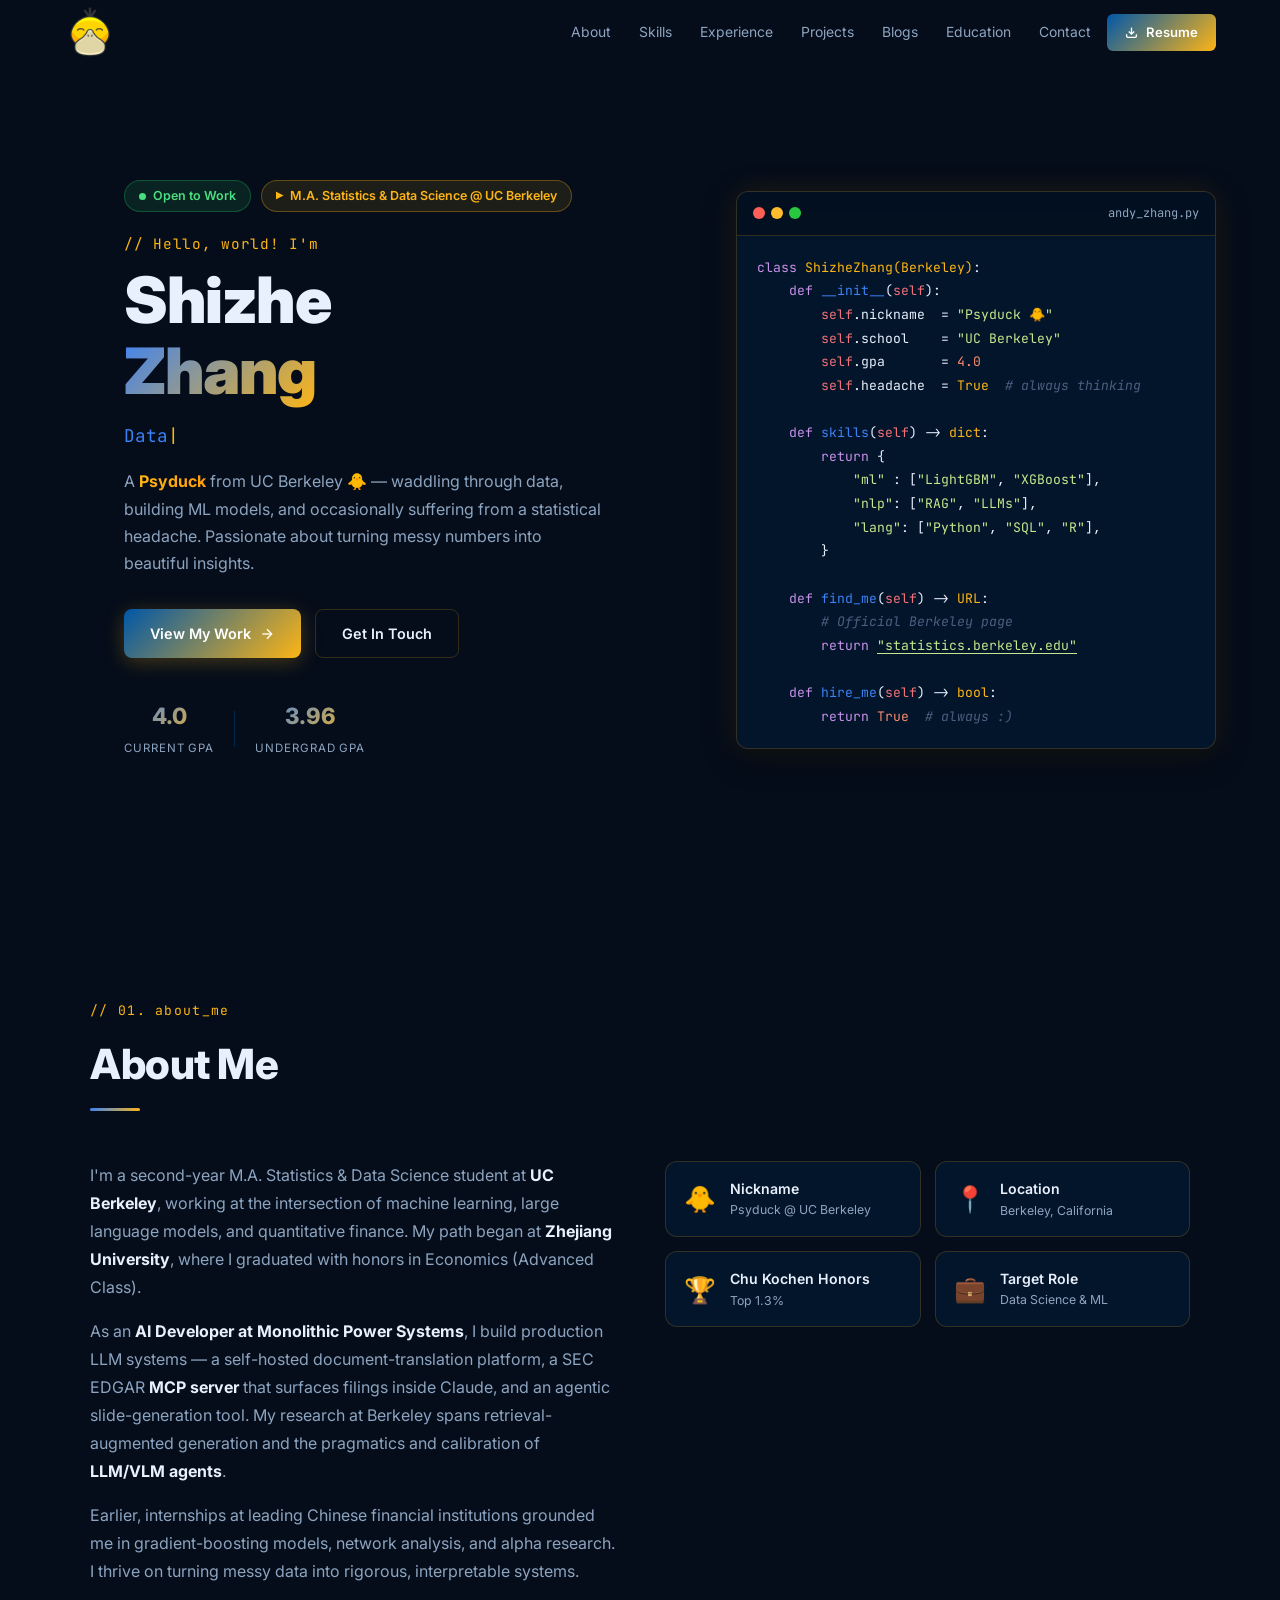
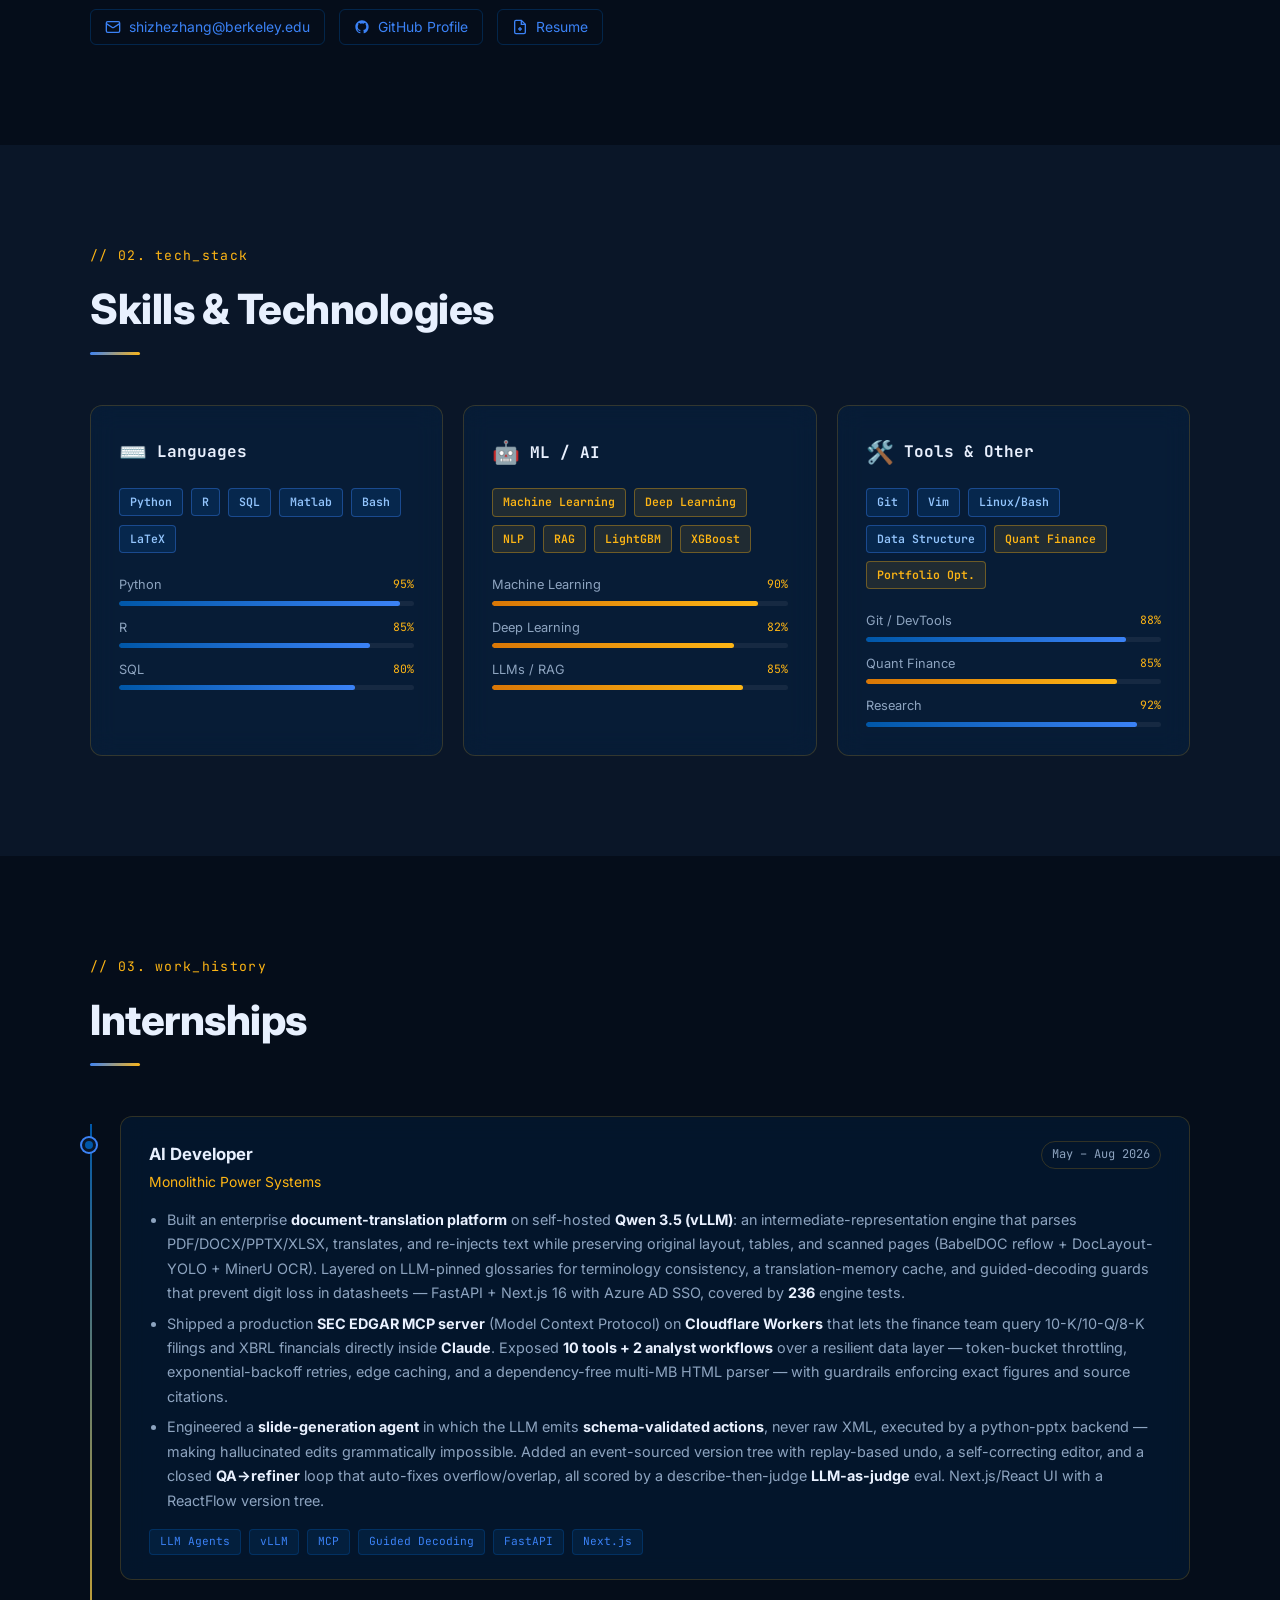
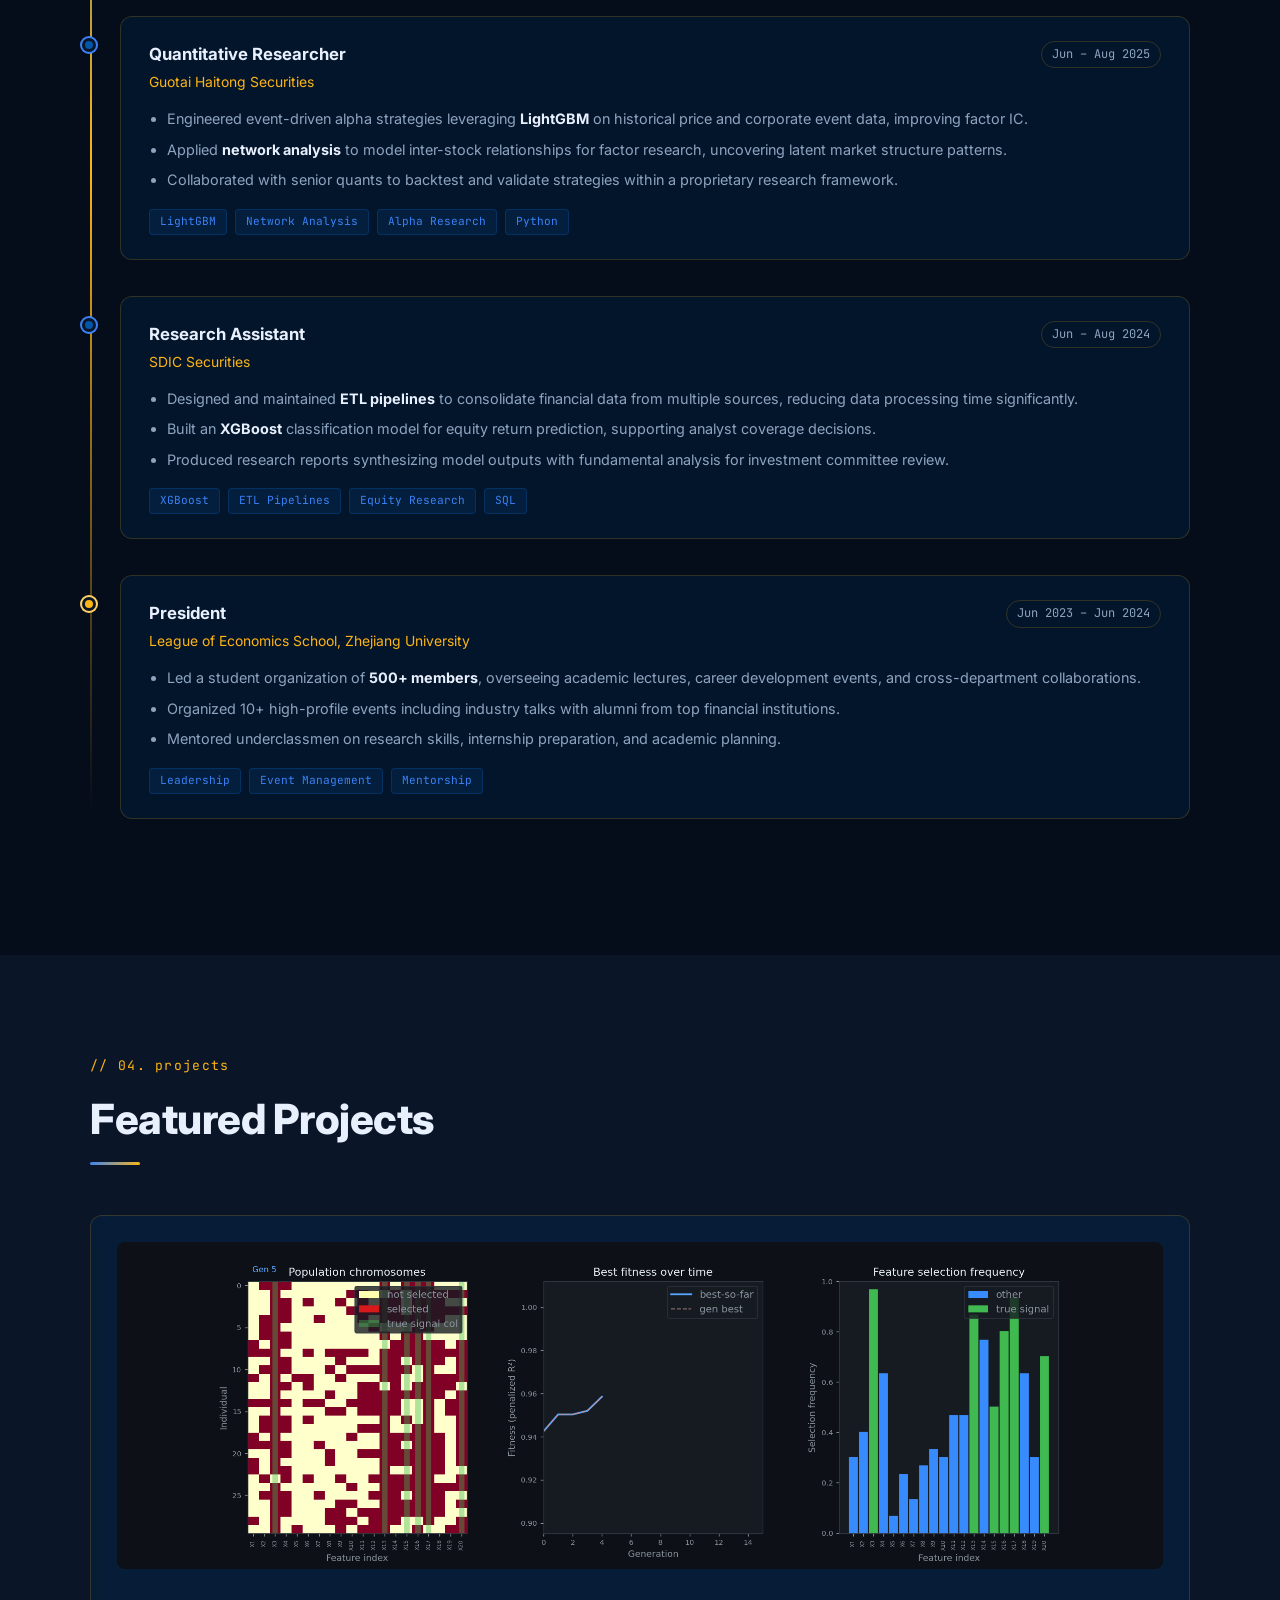
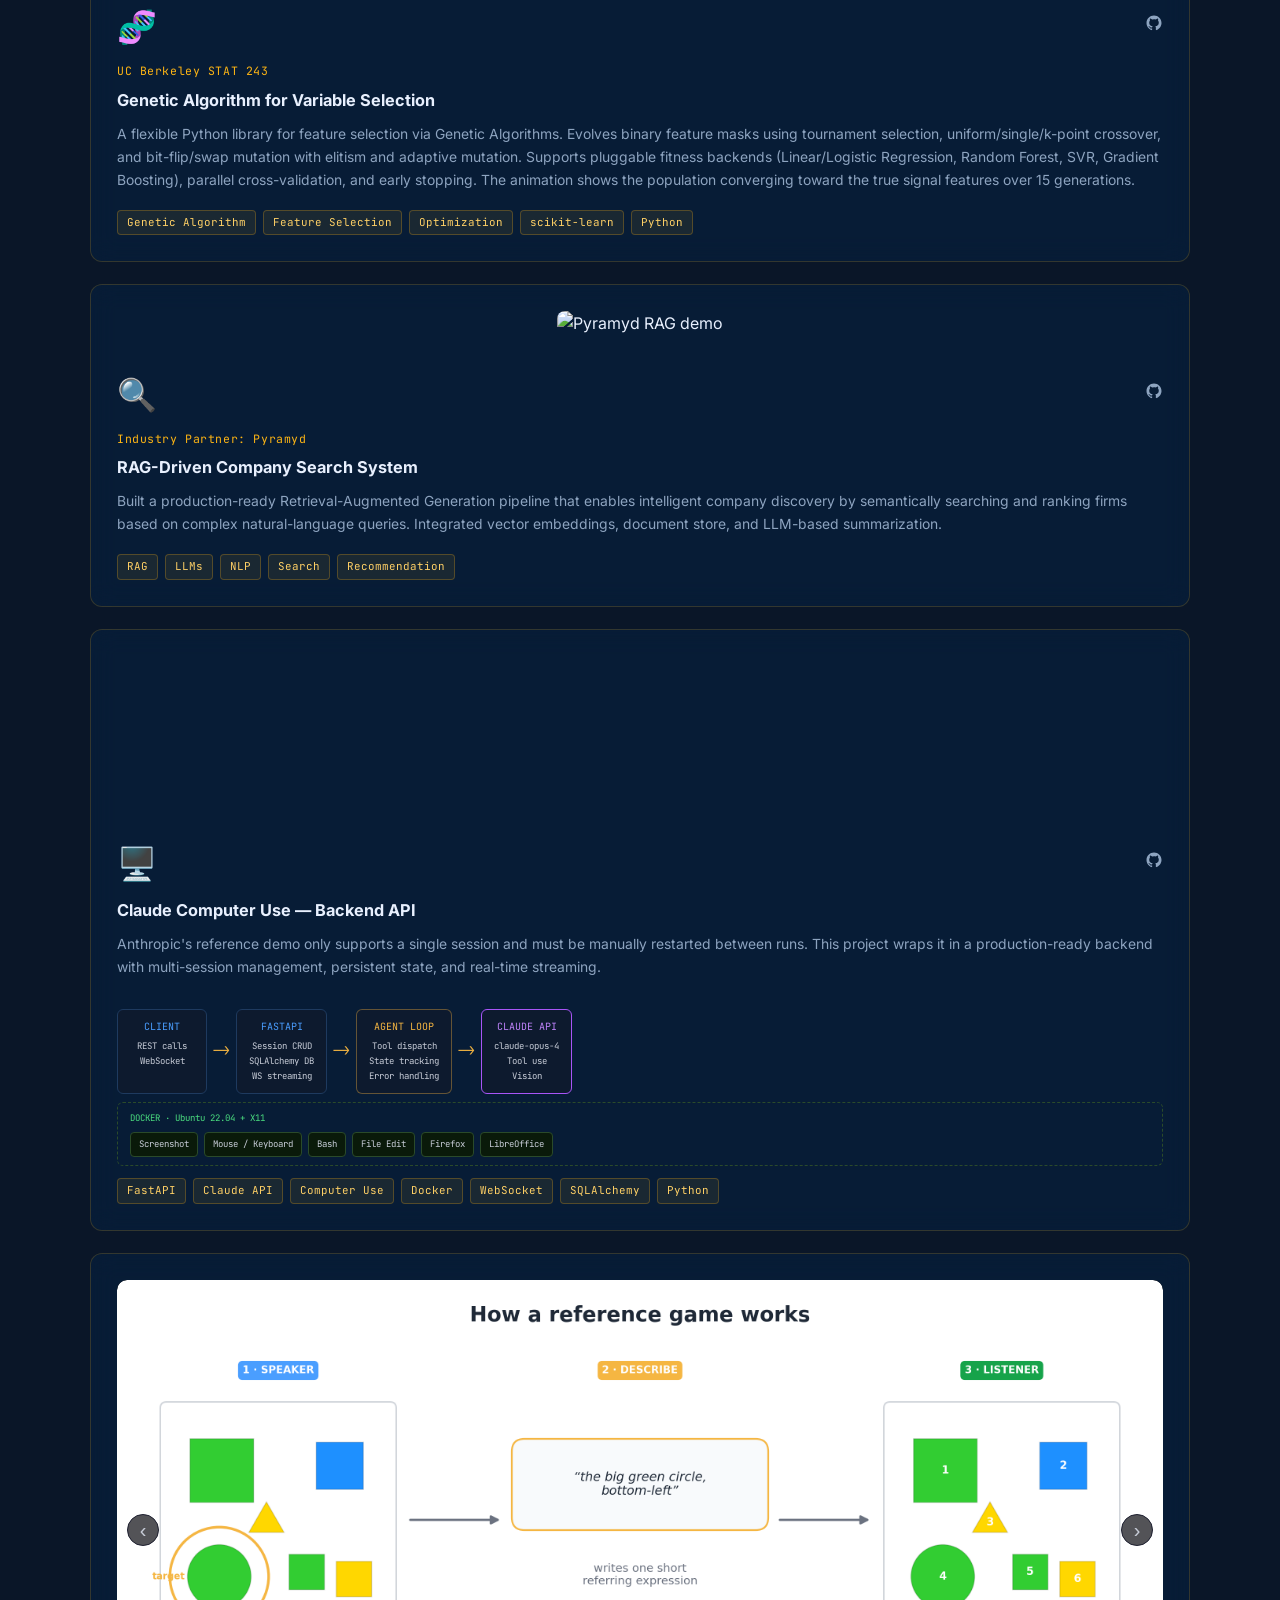
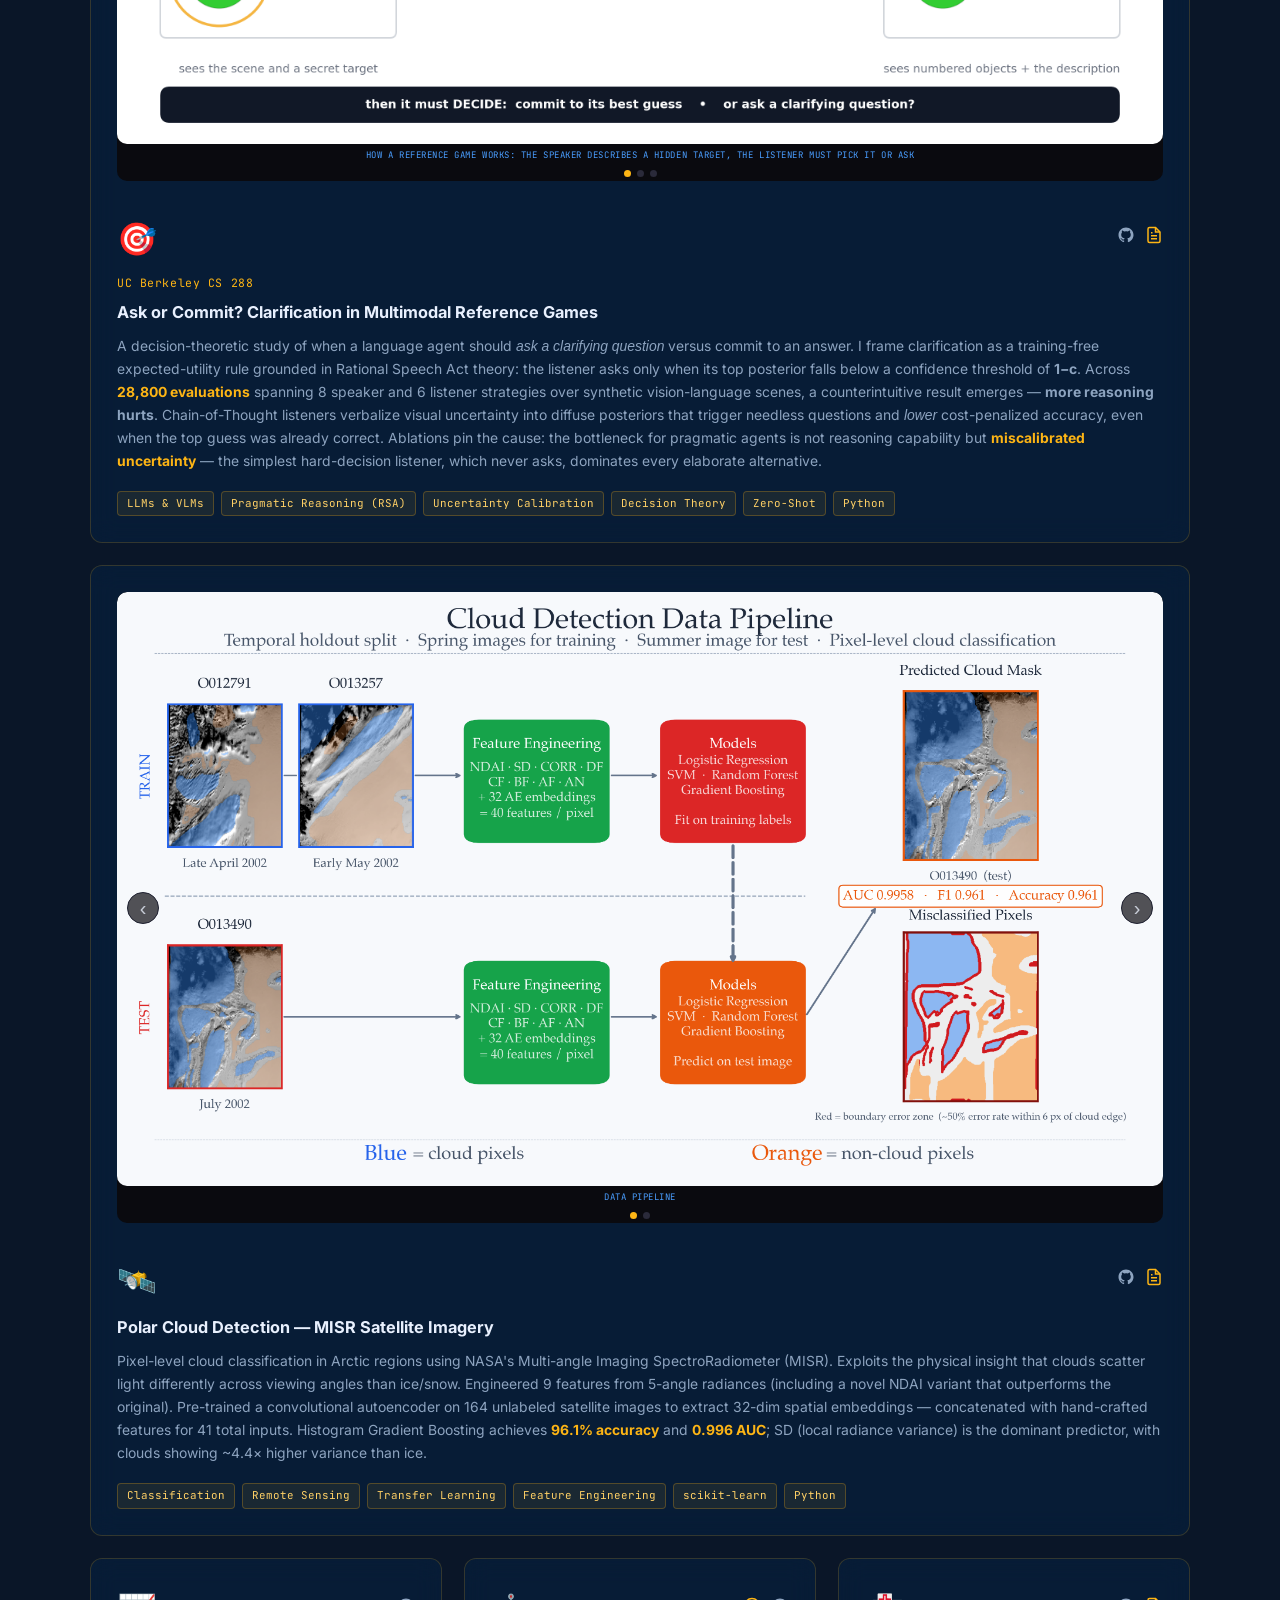
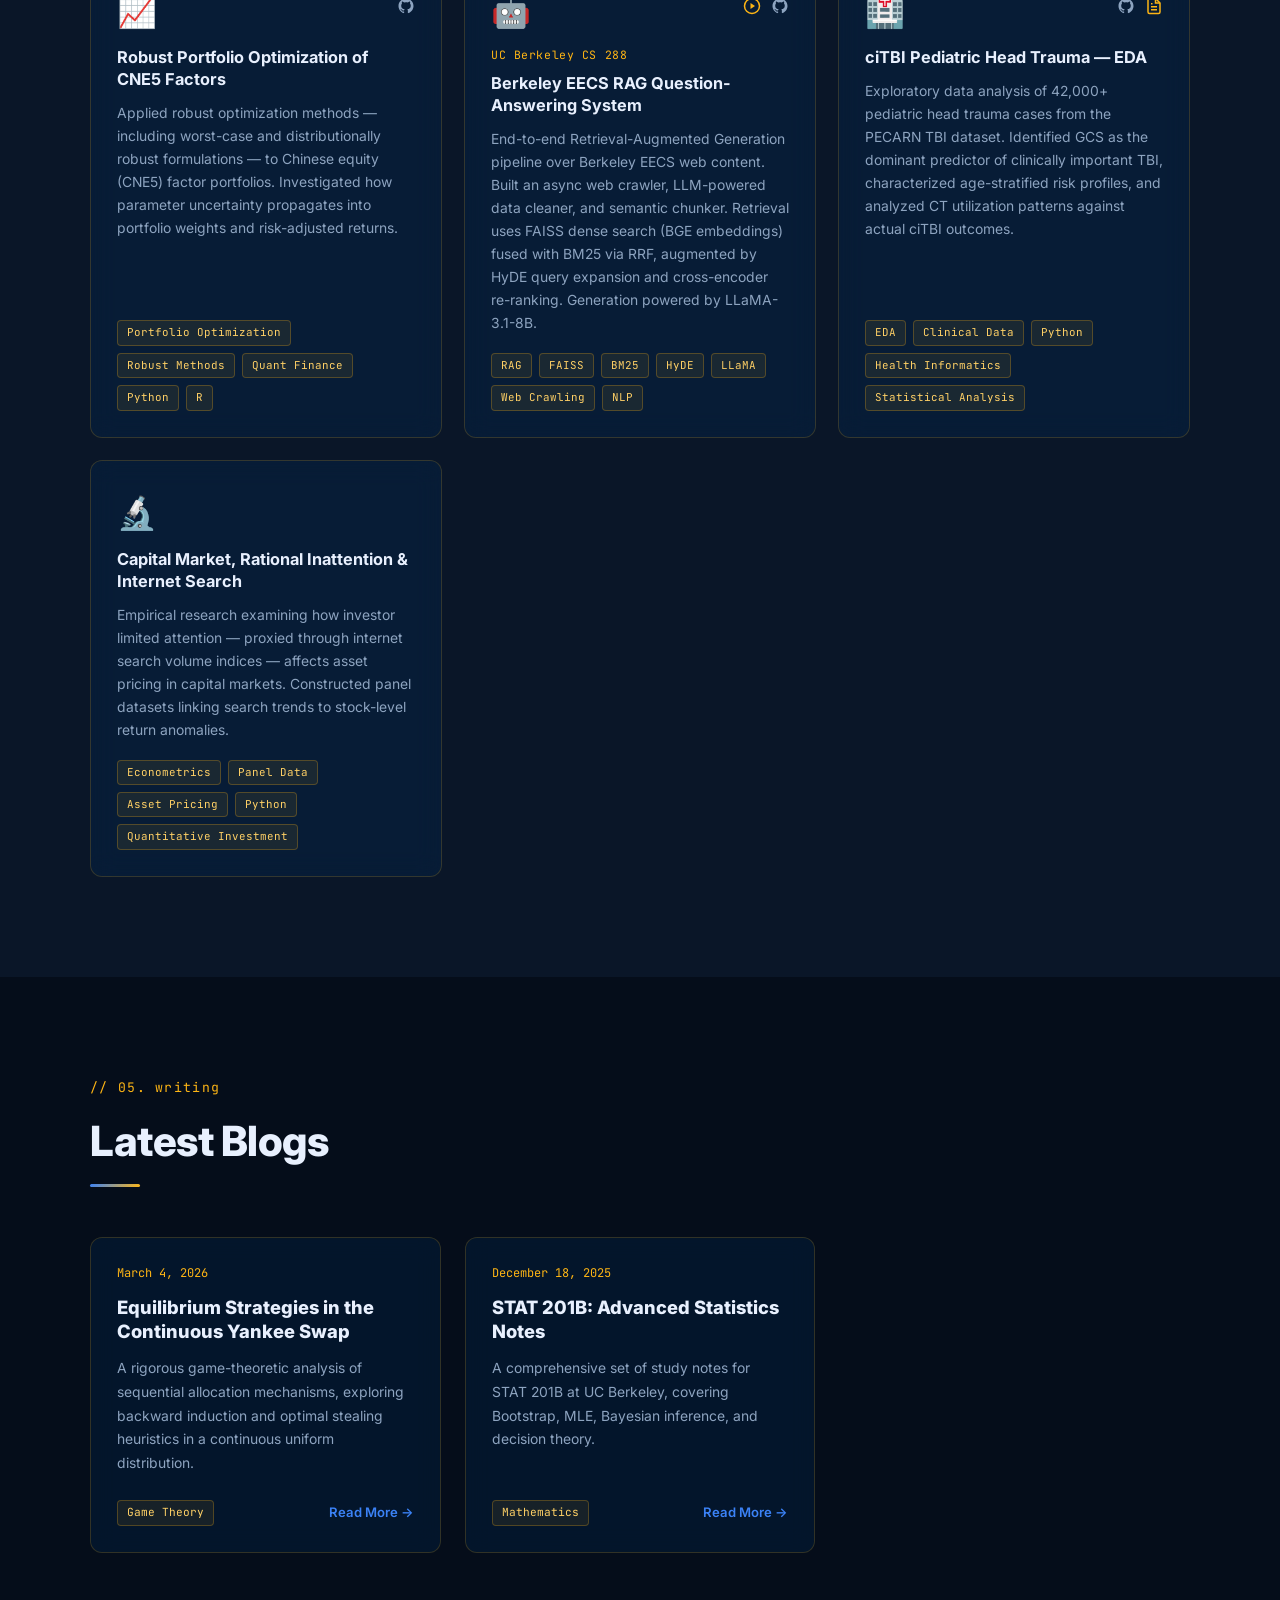
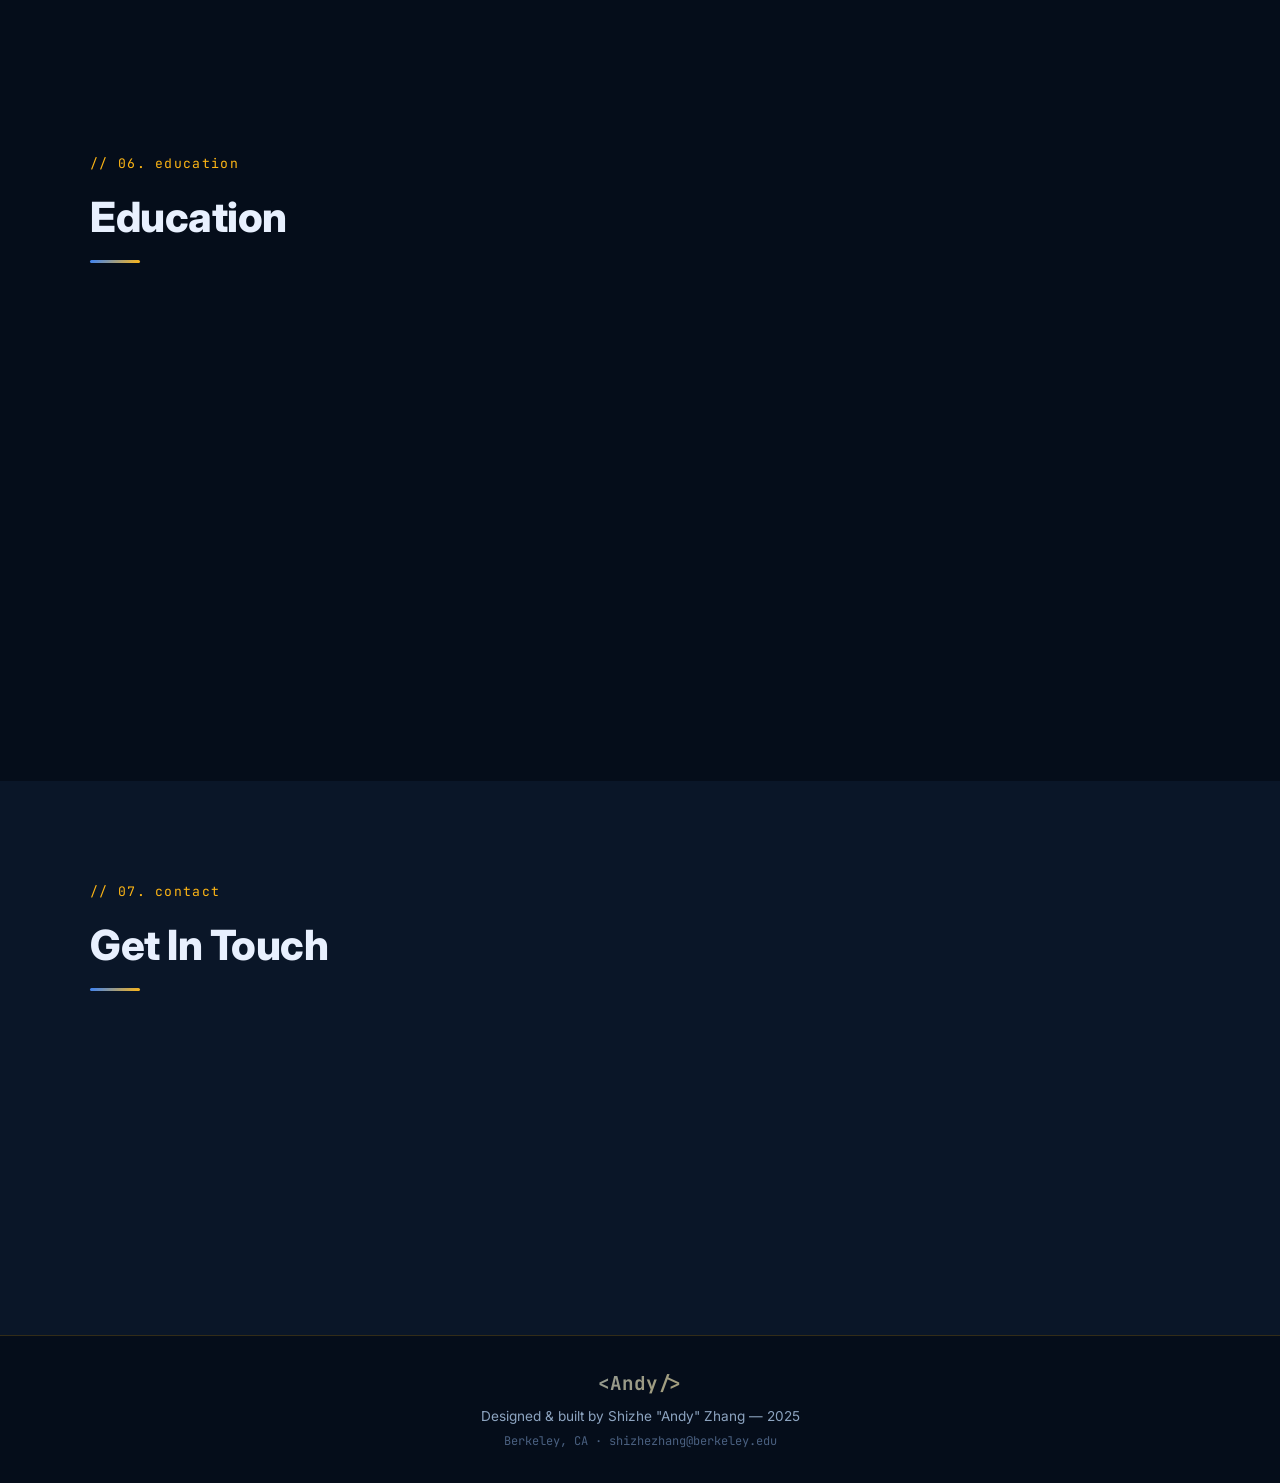
==== commit 1229c820: "Update resume PDFs and refresh site content Rename the resume assets to "Shizhe Zhang.pdf" and repub" ====
--- a/index.html
+++ b/index.html
@@ -23,7 +23,7 @@
         <li><a href="#blogs"     class="nav-link">Blogs</a></li>
         <li><a href="#education" class="nav-link">Education</a></li>
         <li><a href="#contact"   class="nav-link">Contact</a></li>
-        <li><a href="assets/Zhang Shizhe.pdf" target="_blank" rel="noopener" class="btn btn-nav" download>
+        <li><a href="assets/Shizhe Zhang.pdf" target="_blank" rel="noopener" class="btn btn-nav" download>
           <svg width="13" height="13" viewBox="0 0 24 24" fill="none" stroke="currentColor" stroke-width="2.5"><path d="M21 15v4a2 2 0 0 1-2 2H5a2 2 0 0 1-2-2v-4"/><polyline points="7 10 12 15 17 10"/><line x1="12" y1="15" x2="12" y2="3"/></svg>
           Resume
         </a></li>
@@ -40,7 +40,7 @@
     <div class="hero-content">
       <div class="hero-badges">
         <span class="badge badge-available"><span class="badge-dot"></span>Open to Work</span>
-        <span class="badge badge-study"><span class="mono">▶</span> M.A. Statistics @ UC Berkeley</span>
+        <span class="badge badge-study"><span class="mono">▶</span> M.A. Statistics &amp; Data Science @ UC Berkeley</span>
       </div>
       <p class="hero-greeting mono">// Hello, world! I'm</p>
       <h1 class="hero-name">Shizhe<br /><span class="gradient-text">Zhang</span></h1>
@@ -105,9 +105,9 @@
       <h2 class="section-title">About Me</h2>
       <div class="about-grid">
         <div class="about-text fade-in">
-          <p>I'm a first-year M.A. Statistics student at <strong>UC Berkeley</strong>, with a deep interest in the intersection of statistical modeling, machine learning, and quantitative finance. My academic journey began at <strong>Zhejiang University</strong> where I graduated with honors in Economics (Advanced Class).</p>
-          <p>During internships at leading Chinese financial institutions, I applied gradient-boosting models and network analysis to build alpha-generating strategies and equity research pipelines. I thrive at turning raw, messy data into rigorous, interpretable models.</p>
-          <p>Outside of research, I served as <strong>President of the League of Economics School</strong> at Zhejiang University, organizing academic events and fostering a community of 500+ students.</p>
+          <p>I'm a second-year M.A. Statistics &amp; Data Science student at <strong>UC Berkeley</strong>, working at the intersection of machine learning, large language models, and quantitative finance. My path began at <strong>Zhejiang University</strong>, where I graduated with honors in Economics (Advanced Class).</p>
+          <p>As an <strong>AI Developer at Monolithic Power Systems</strong>, I build production LLM systems — a self-hosted document-translation platform, a SEC EDGAR <strong>MCP server</strong> that surfaces filings inside Claude, and an agentic slide-generation tool. My research at Berkeley spans retrieval-augmented generation and the pragmatics and calibration of <strong>LLM/VLM agents</strong>.</p>
+          <p>Earlier, internships at leading Chinese financial institutions grounded me in gradient-boosting models, network analysis, and alpha research. I thrive on turning messy data into rigorous, interpretable systems.</p>
           <div class="about-links">
             <a href="mailto:shizhezhang@berkeley.edu" class="about-link">
               <svg width="16" height="16" viewBox="0 0 24 24" fill="none" stroke="currentColor" stroke-width="2"><rect x="2" y="4" width="20" height="16" rx="2"/><path d="m22 7-8.97 5.7a1.94 1.94 0 0 1-2.06 0L2 7"/></svg>
@@ -117,7 +117,7 @@
               <svg width="16" height="16" viewBox="0 0 24 24" fill="currentColor"><path d="M12 2C6.477 2 2 6.477 2 12c0 4.42 2.865 8.17 6.839 9.49.5.092.682-.217.682-.482 0-.237-.008-.866-.013-1.7-2.782.603-3.369-1.34-3.369-1.34-.454-1.156-1.11-1.464-1.11-1.464-.908-.62.069-.608.069-.608 1.003.07 1.531 1.03 1.531 1.03.892 1.529 2.341 1.087 2.91.832.092-.647.35-1.088.636-1.338-2.22-.253-4.555-1.11-4.555-4.943 0-1.091.39-1.984 1.029-2.683-.103-.253-.446-1.27.098-2.647 0 0 .84-.269 2.75 1.025A9.578 9.578 0 0 1 12 6.836c.85.004 1.705.114 2.504.336 1.909-1.294 2.747-1.025 2.747-1.025.546 1.377.202 2.394.1 2.647.64.699 1.028 1.592 1.028 2.683 0 3.842-2.339 4.687-4.566 4.935.359.309.678.919.678 1.852 0 1.336-.012 2.415-.012 2.741 0 .267.18.578.688.48C19.138 20.167 22 16.418 22 12c0-5.523-4.477-10-10-10z"/></svg>
               GitHub Profile
             </a>
-            <a href="assets/Zhang Shizhe.pdf" target="_blank" rel="noopener" class="about-link">
+            <a href="assets/Shizhe Zhang.pdf" target="_blank" rel="noopener" class="about-link">
               <svg width="16" height="16" viewBox="0 0 24 24" fill="none" stroke="currentColor" stroke-width="2"><path d="M14 2H6a2 2 0 0 0-2 2v16a2 2 0 0 0 2 2h12a2 2 0 0 0 2-2V8z"/><polyline points="14 2 14 8 20 8"/><line x1="12" y1="18" x2="12" y2="12"/><line x1="9" y1="15" x2="15" y2="15"/></svg>
               Resume
             </a>
@@ -227,7 +227,7 @@
       <h2 class="section-title">Get In Touch</h2>
       <div class="contact-wrapper fade-in">
         <div class="contact-text">
-          <p>I'm actively looking for <strong>data science, machine learning, and quantitative research</strong> roles. Whether you have a full-time opportunity, an internship, or just want to chat about interesting problems — my inbox is always open.</p>
+          <p>I'm actively looking for <strong>AI, machine learning, and quantitative research</strong> roles. Whether you have a full-time opportunity, an internship, or just want to chat about interesting problems — my inbox is always open.</p>
           <a href="mailto:shizhezhang@berkeley.edu" class="btn btn-primary contact-btn">
             <svg width="18" height="18" viewBox="0 0 24 24" fill="none" stroke="currentColor" stroke-width="2"><rect x="2" y="4" width="20" height="16" rx="2"/><path d="m22 7-8.97 5.7a1.94 1.94 0 0 1-2.06 0L2 7"/></svg>
             Say Hello
@@ -246,7 +246,7 @@
             <div class="contact-card-icon location-icon"><svg width="24" height="24" viewBox="0 0 24 24" fill="currentColor"><path d="M16 8a6 6 0 0 1 6 6v7h-4v-7a2 2 0 0 0-2-2 2 2 0 0 0-2 2v7h-4v-7a6 6 0 0 1 6-6z"/><rect x="2" y="9" width="4" height="12"/><circle cx="4" cy="4" r="2"/></svg></div>
             <div><div class="contact-card-label">LinkedIn</div><div class="contact-card-value mono">Shizhe Zhang</div></div>
           </a>
-          <a href="assets/Zhang Shizhe.pdf" target="_blank" rel="noopener" download class="contact-card glass-card">
+          <a href="assets/Shizhe Zhang.pdf" target="_blank" rel="noopener" download class="contact-card glass-card">
             <div class="contact-card-icon resume-icon"><svg width="24" height="24" viewBox="0 0 24 24" fill="none" stroke="currentColor" stroke-width="2"><path d="M14 2H6a2 2 0 0 0-2 2v16a2 2 0 0 0 2 2h12a2 2 0 0 0 2-2V8z"/><polyline points="14 2 14 8 20 8"/><line x1="16" y1="13" x2="8" y2="13"/><line x1="16" y1="17" x2="8" y2="17"/><polyline points="10 9 9 9 8 9"/></svg></div>
             <div><div class="contact-card-label">Resume</div><div class="contact-card-value mono">Download PDF</div></div>
           </a>
--- a/style.css
+++ b/style.css
@@ -519,7 +519,9 @@
    ============================================ */
 .projects-grid { display: grid; grid-template-columns: repeat(3, 1fr); gap: 22px; }
 .project-card-featured { grid-column: 1 / -1; display: grid; grid-template-columns: 1.4fr 1fr; gap: 32px; align-items: center; }
-.project-card-featured .project-demo img { width: 100%; border-radius: 10px; display: block; }
+.project-card-featured .project-demo img:not(.carousel-slide) { width: 100%; border-radius: 10px; display: block; }
+.project-card-featured .project-demo .carousel-slide { width: 100%; border-radius: 10px; display: none; }
+.project-card-featured .project-demo .carousel-slide.active { display: block; }
 .project-card-featured .project-info { display: flex; flex-direction: column; height: 100%; }
 @media (max-width: 900px) { .project-card-featured { grid-template-columns: 1fr; } }
 
@@ -727,8 +729,8 @@
 
 /* ── CAROUSEL ── */
 .carousel { position: relative; width: 100%; border-radius: 10px; overflow: hidden; background: #0a0a0f; }
-.carousel-slide { width: 100%; display: none; border-radius: 10px; object-fit: cover; }
-.carousel-slide.active { display: block; }
+.carousel .carousel-slide { width: 100%; display: none; border-radius: 10px; object-fit: cover; }
+.carousel .carousel-slide.active { display: block; }
 .carousel-btn {
   position: absolute; top: 50%; transform: translateY(-50%);
   background: rgba(10,10,15,0.7); border: 1px solid #1e2030; color: #c8cdd8;
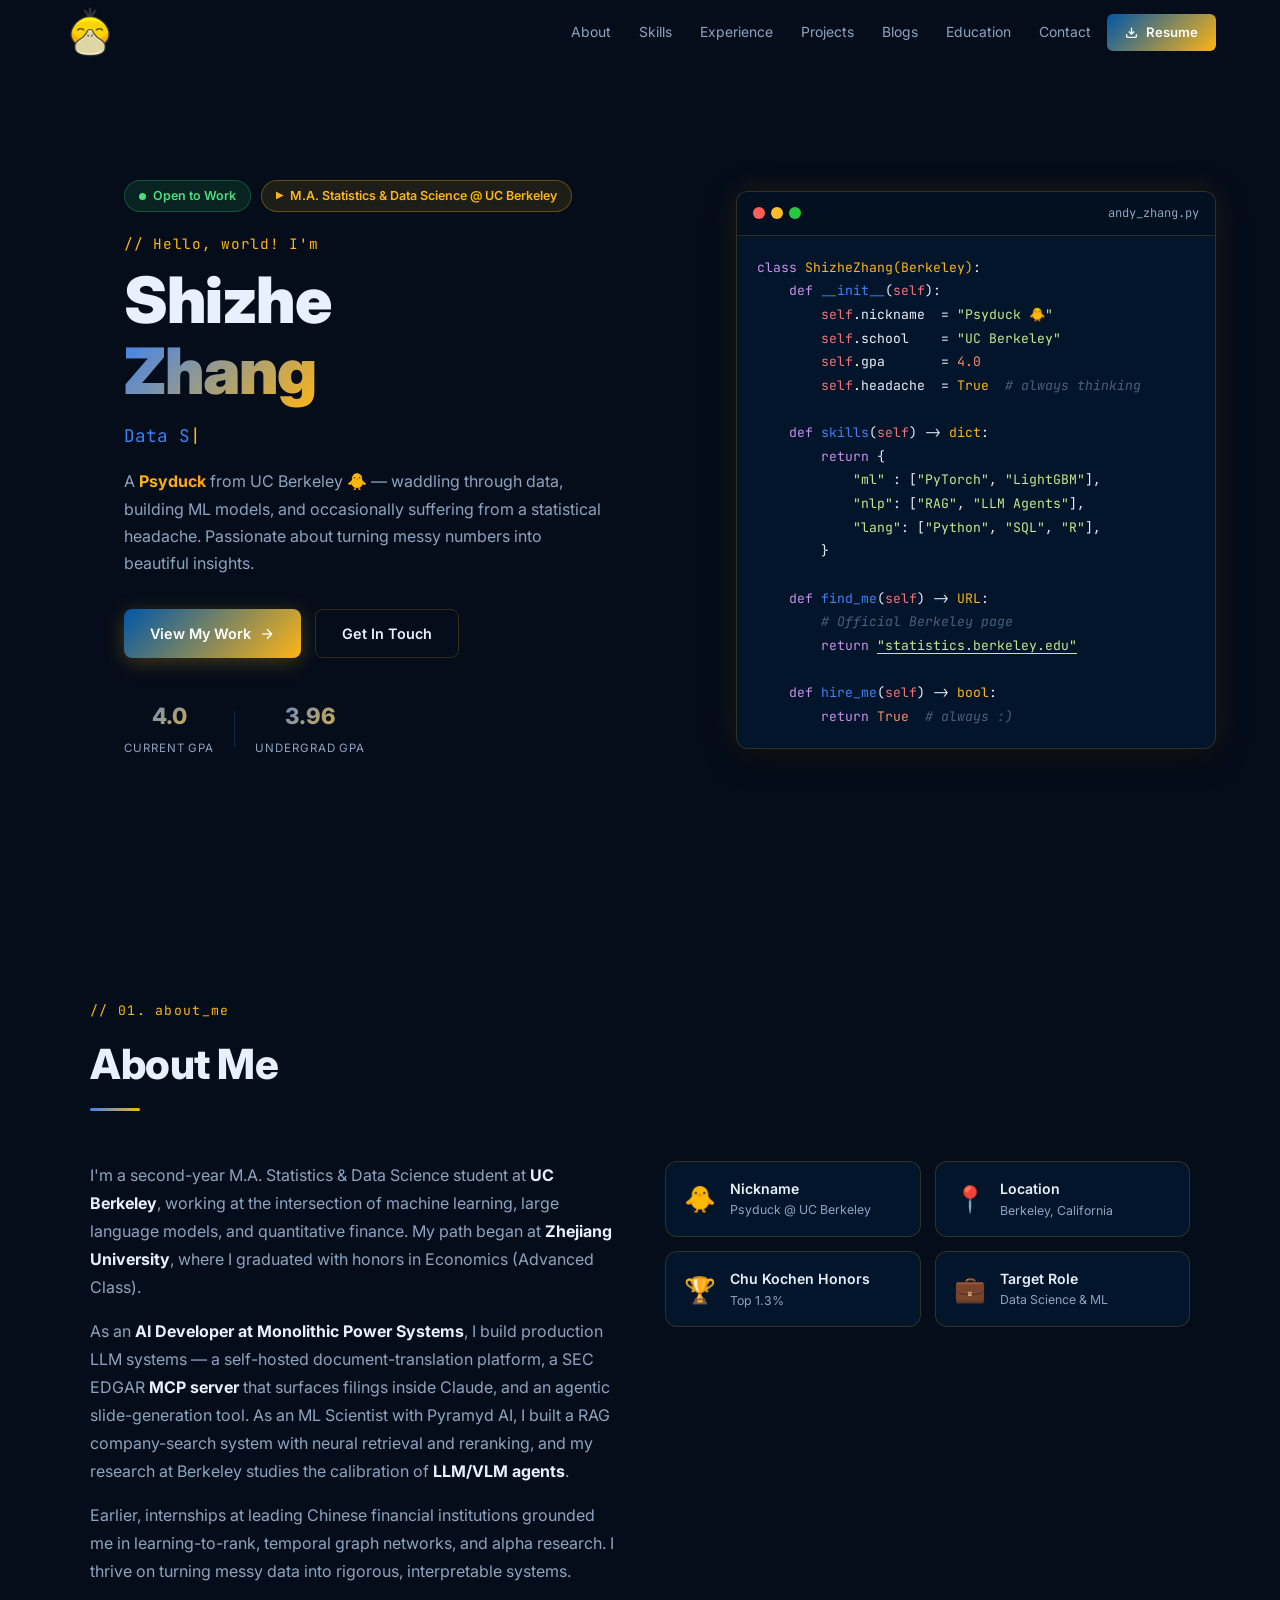
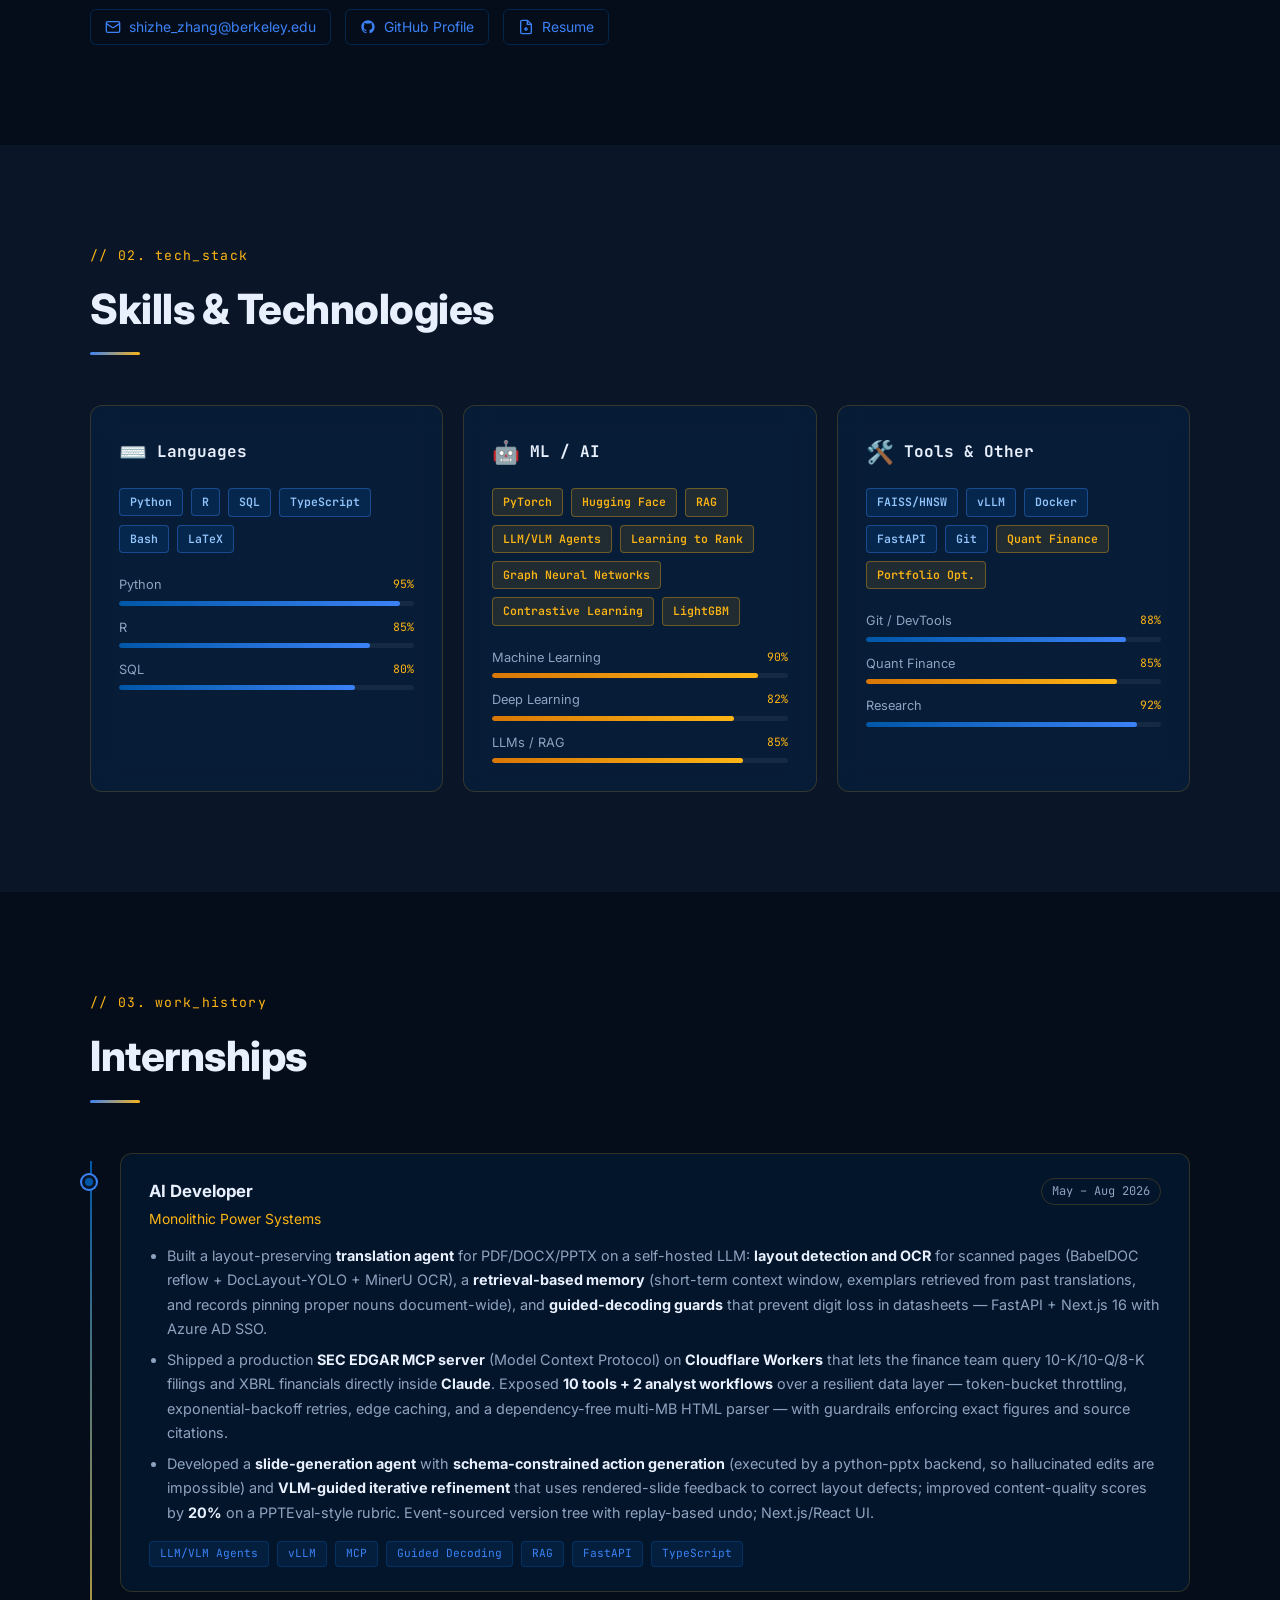
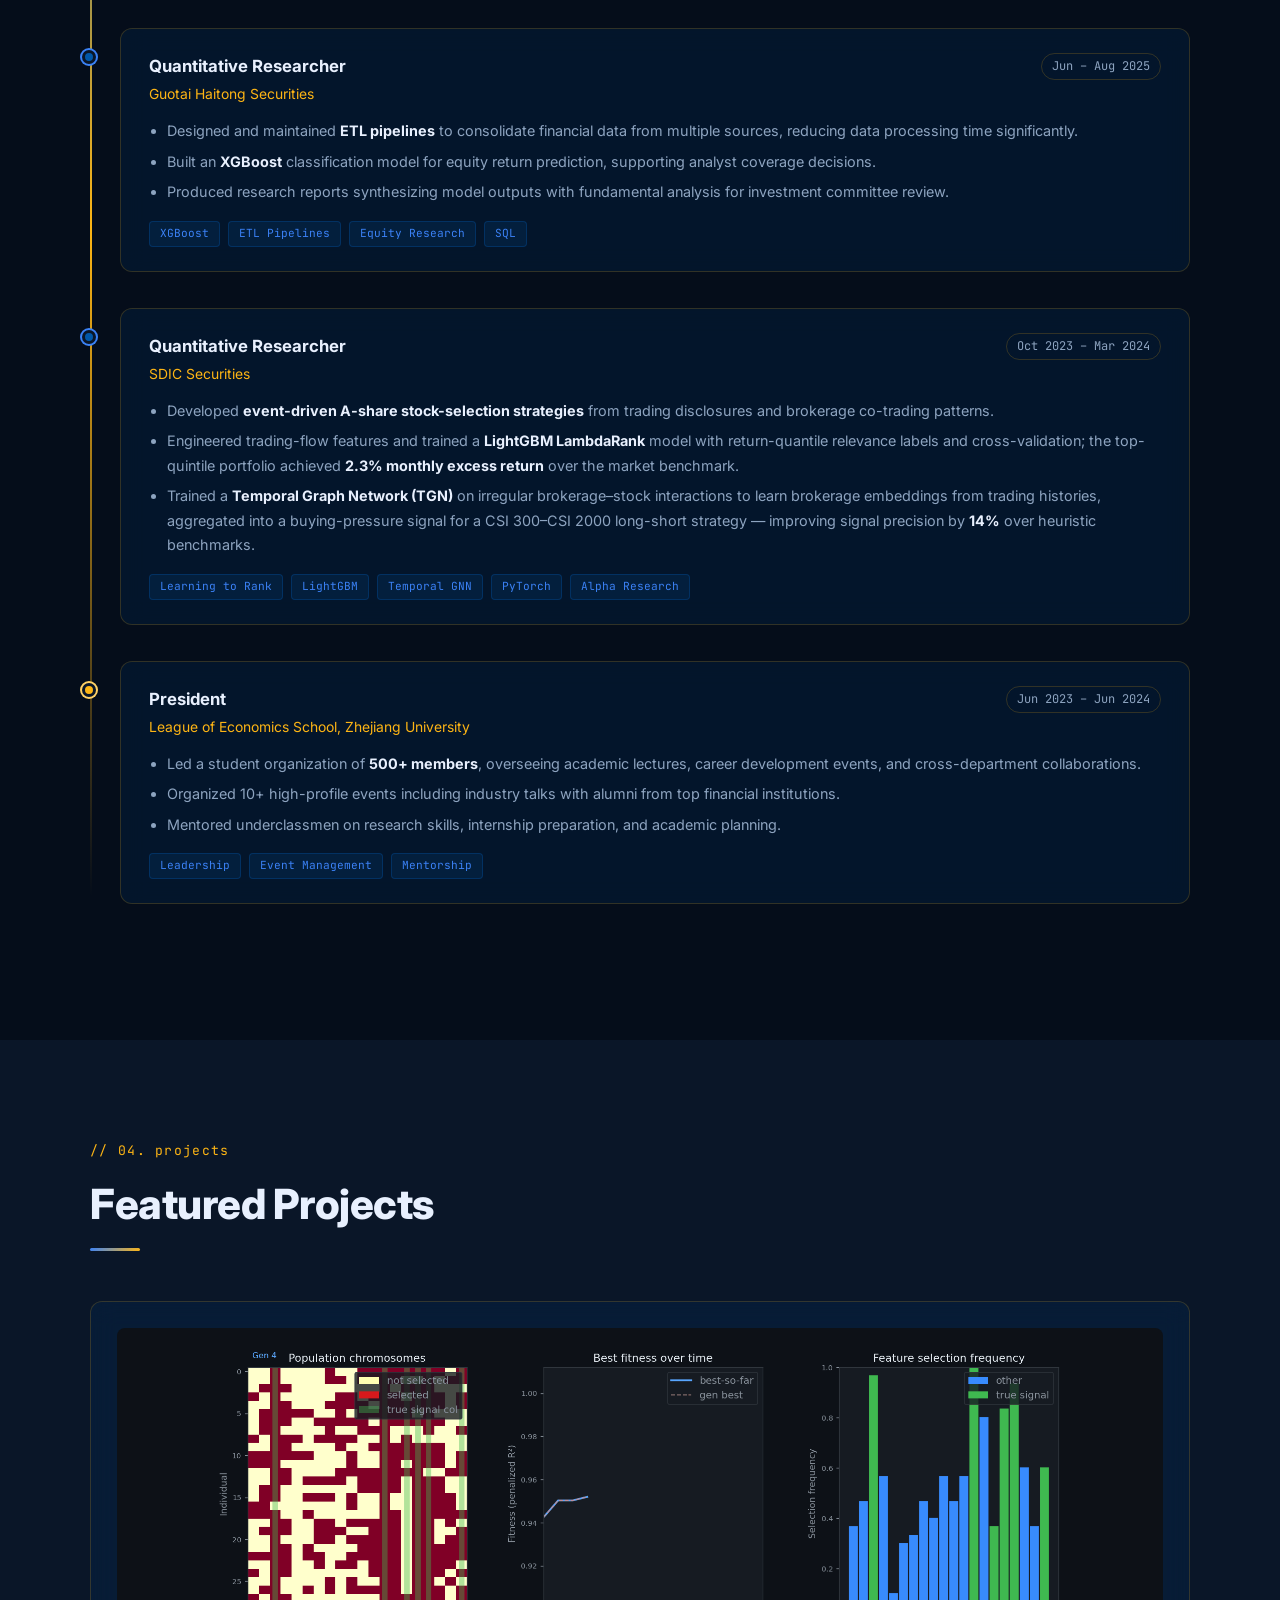
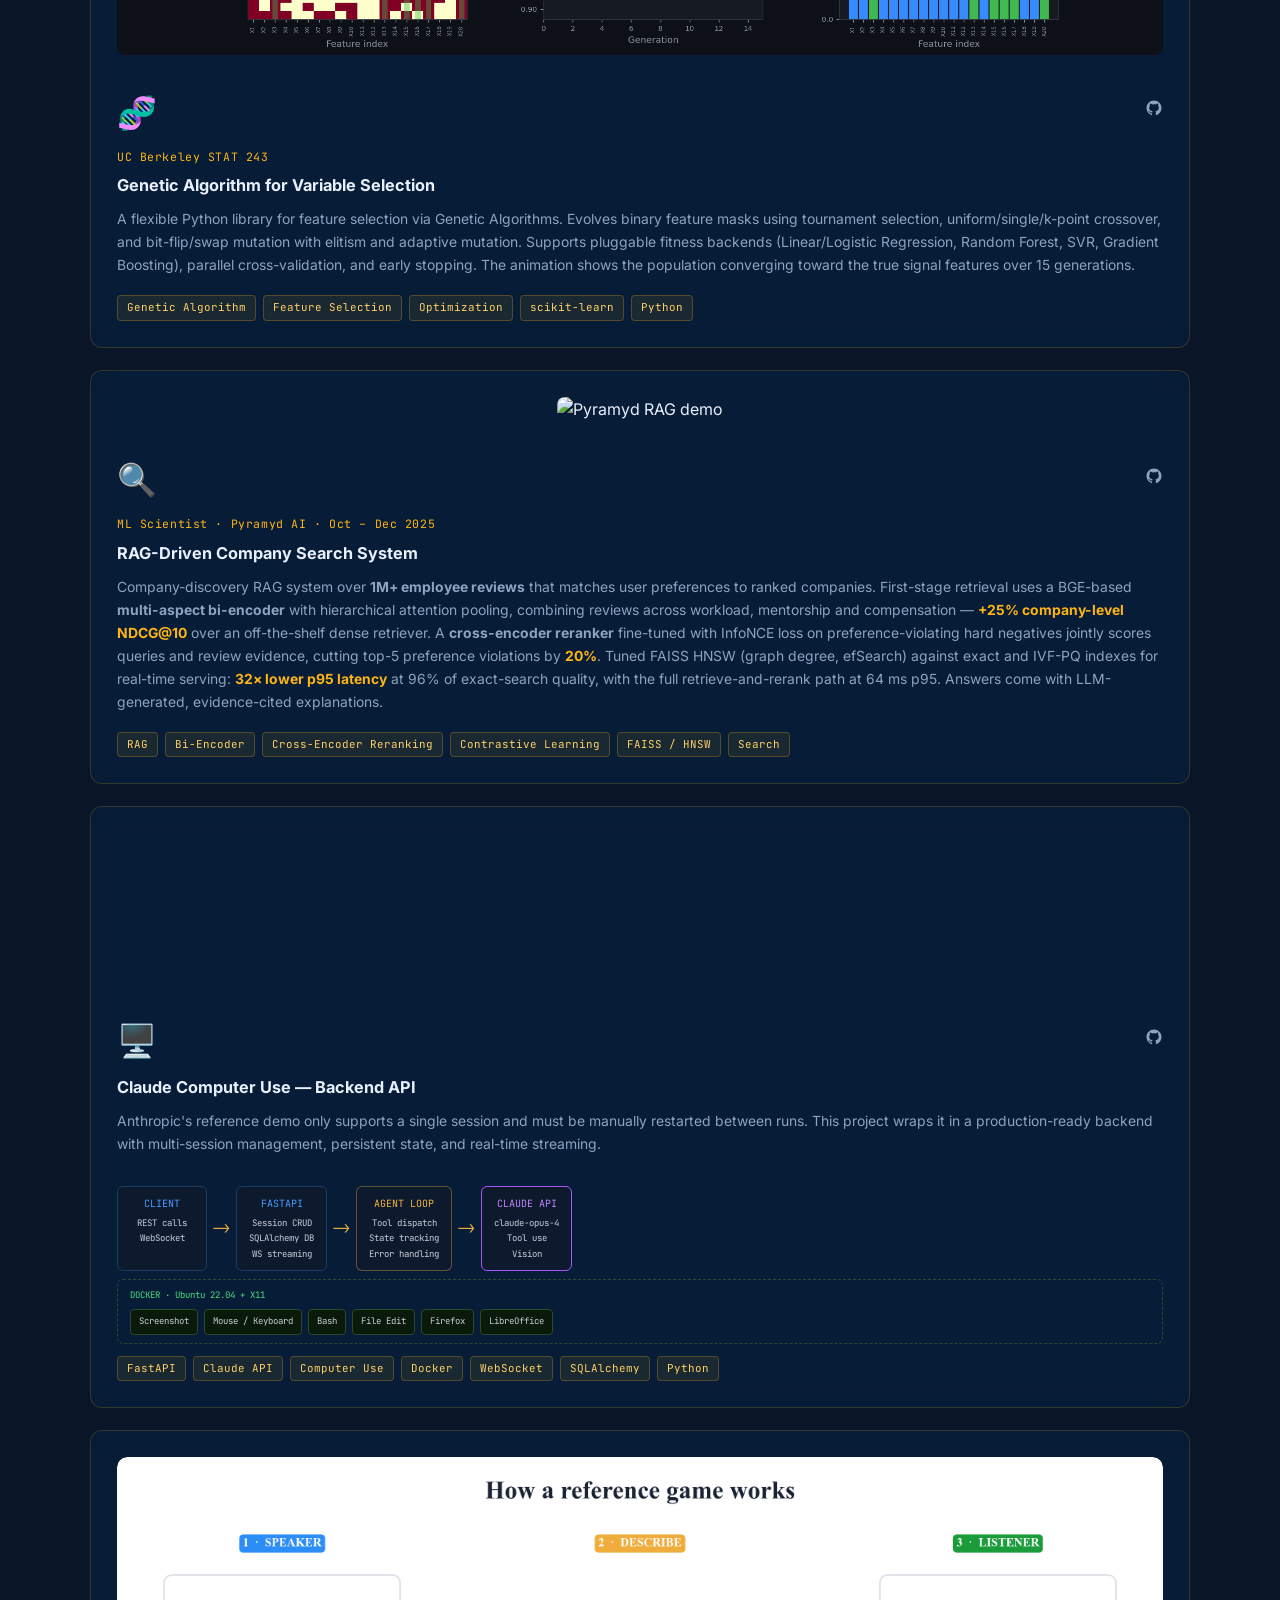
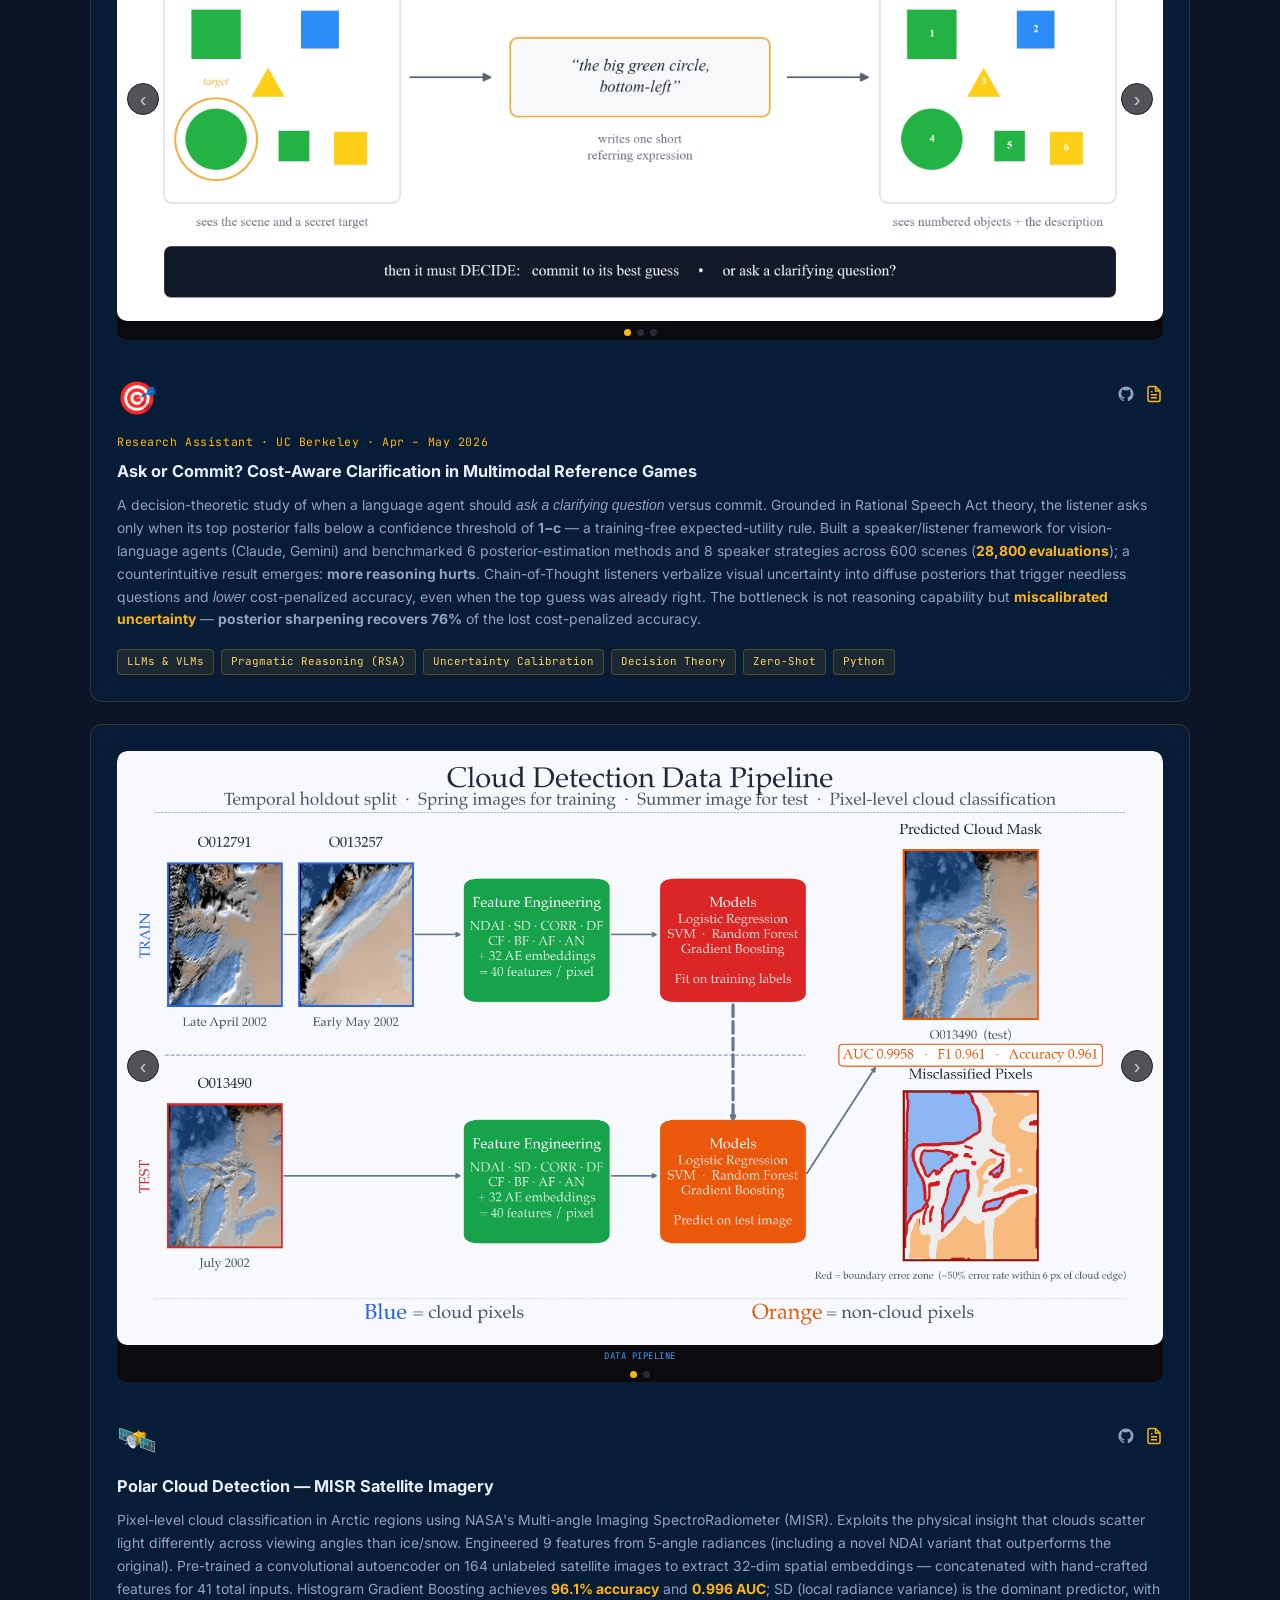
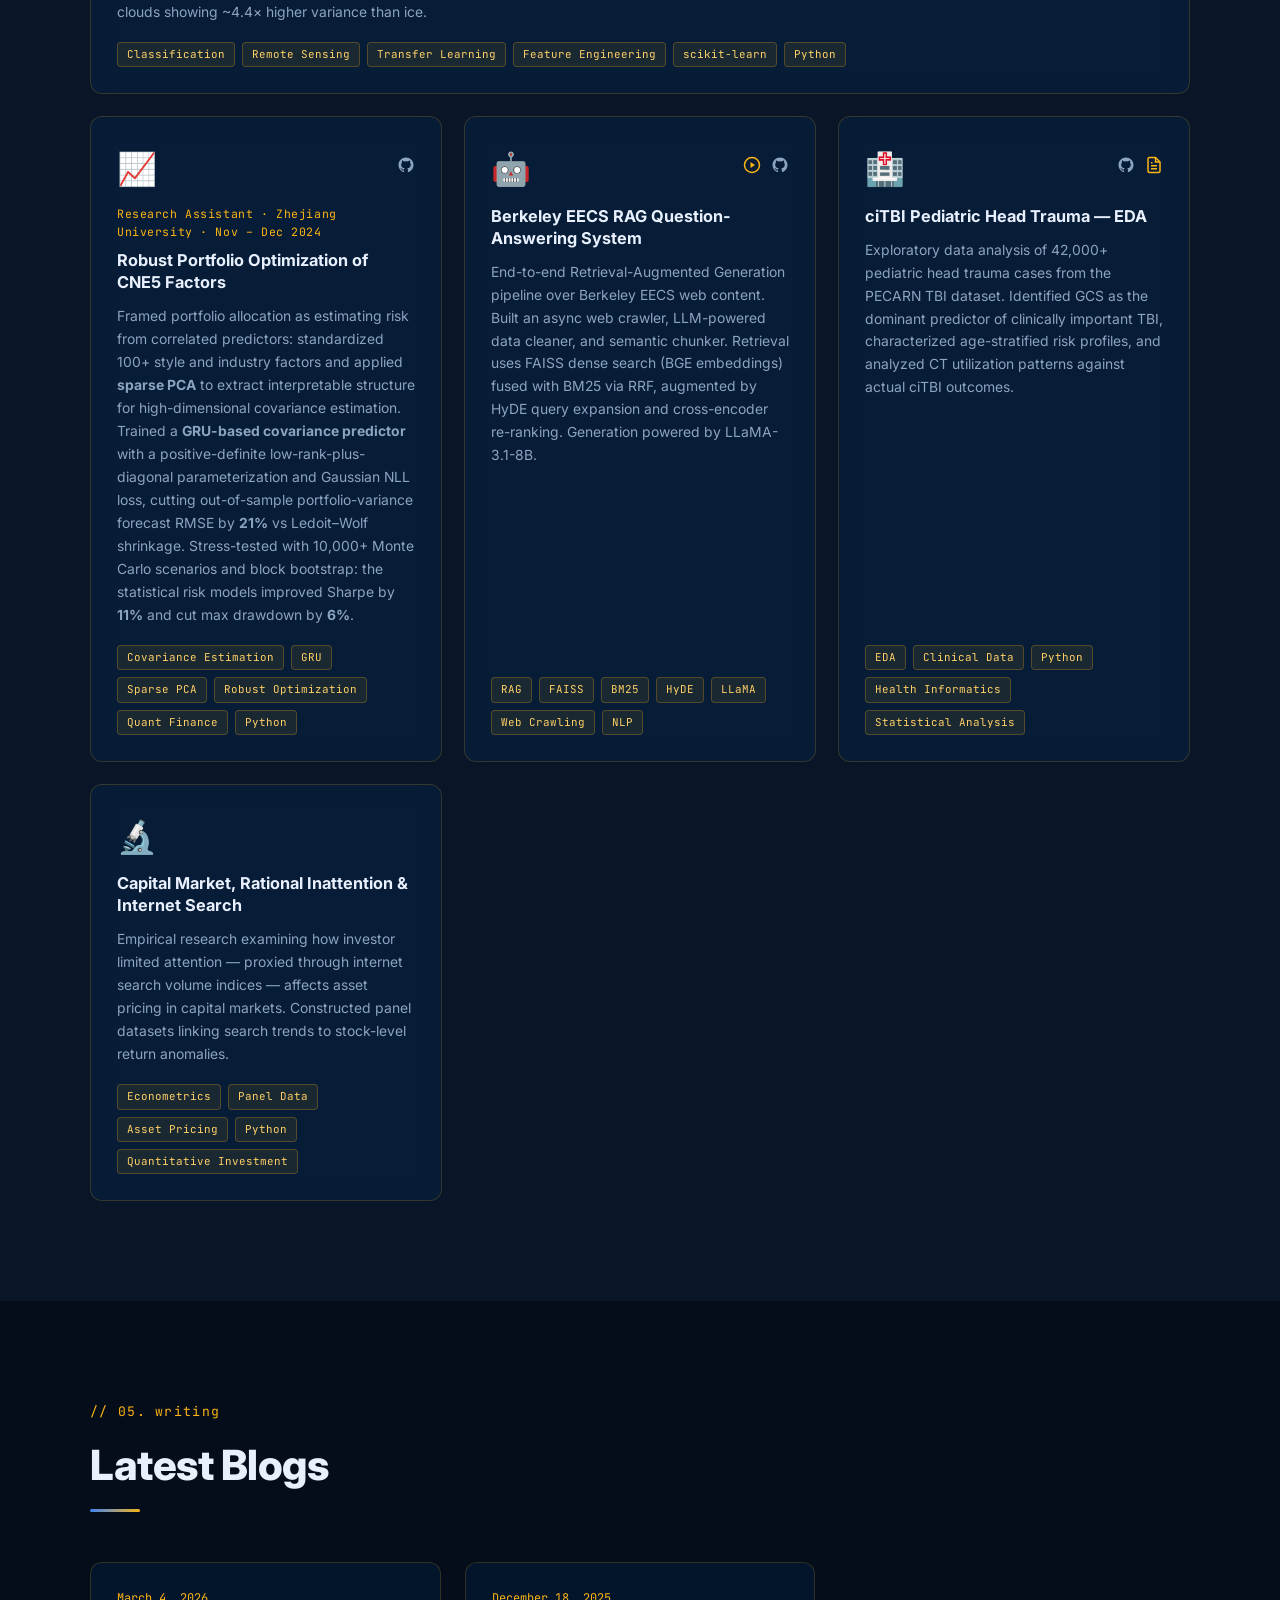
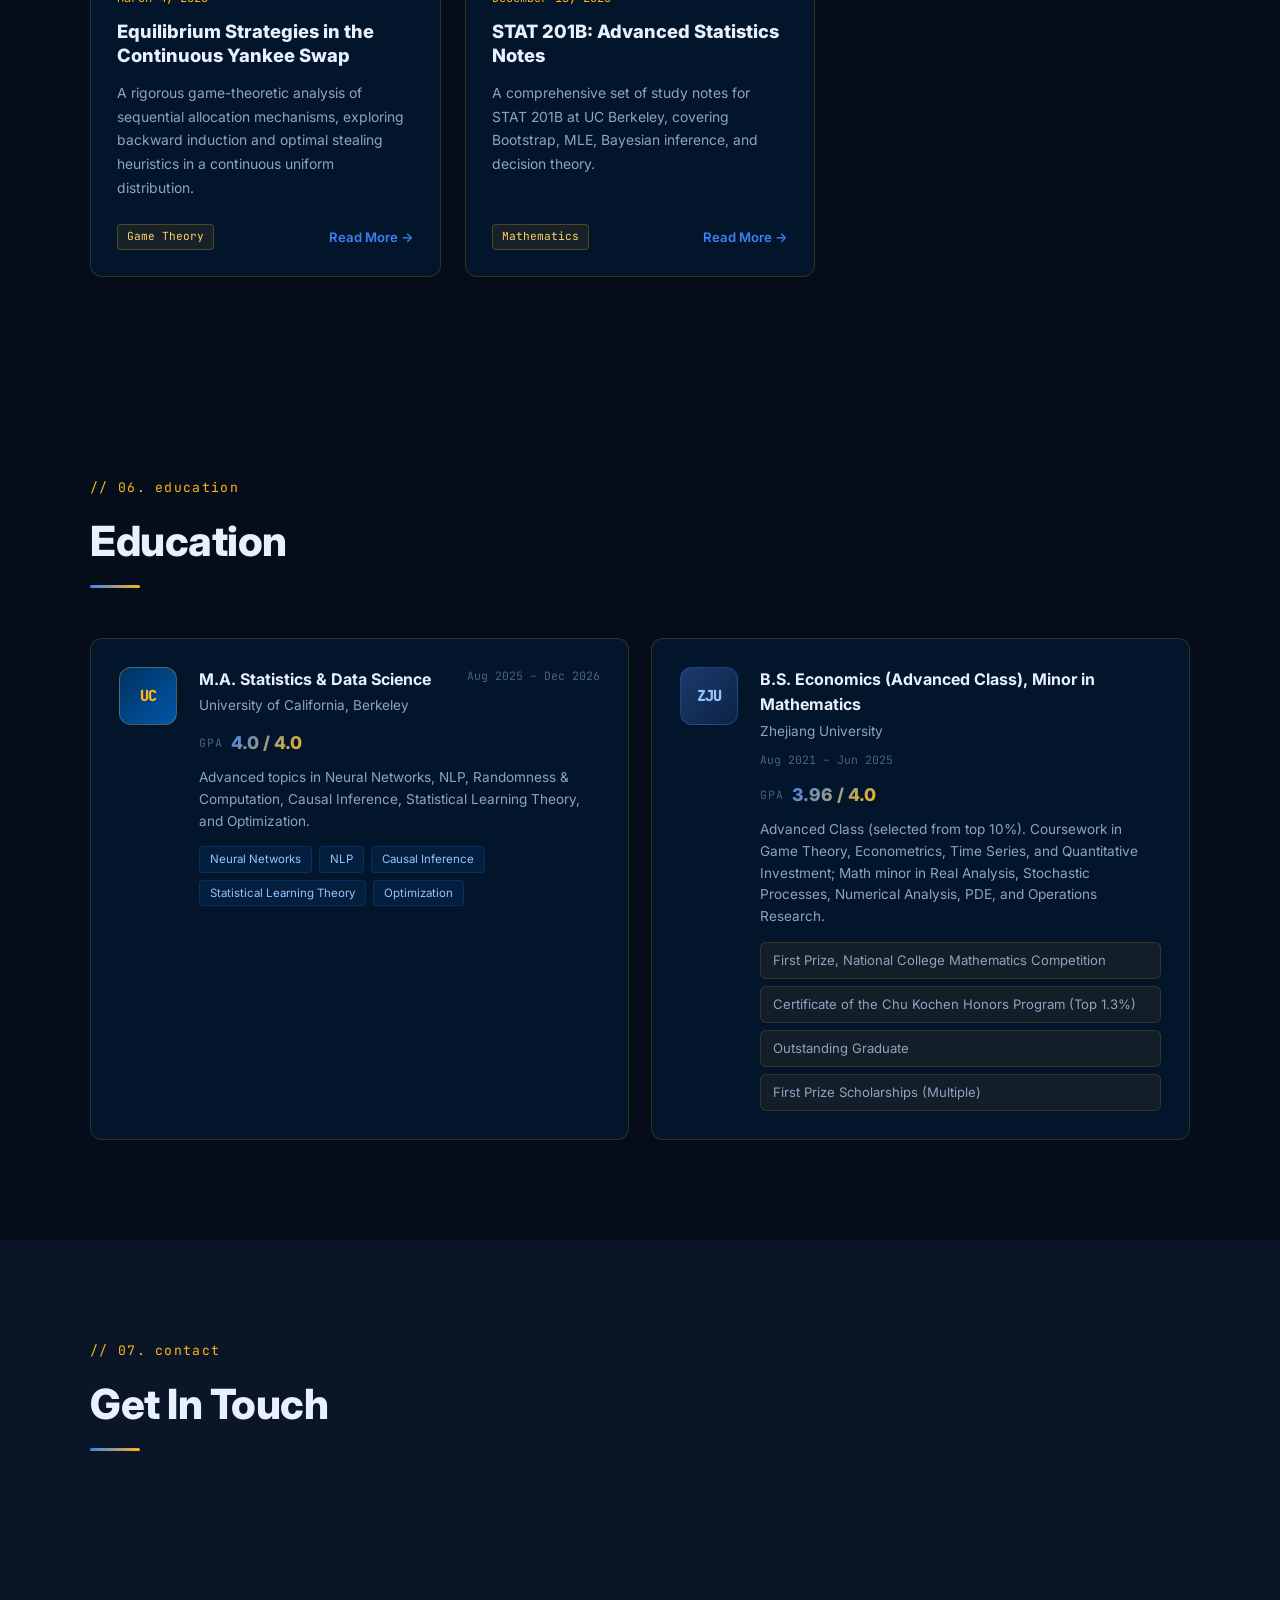
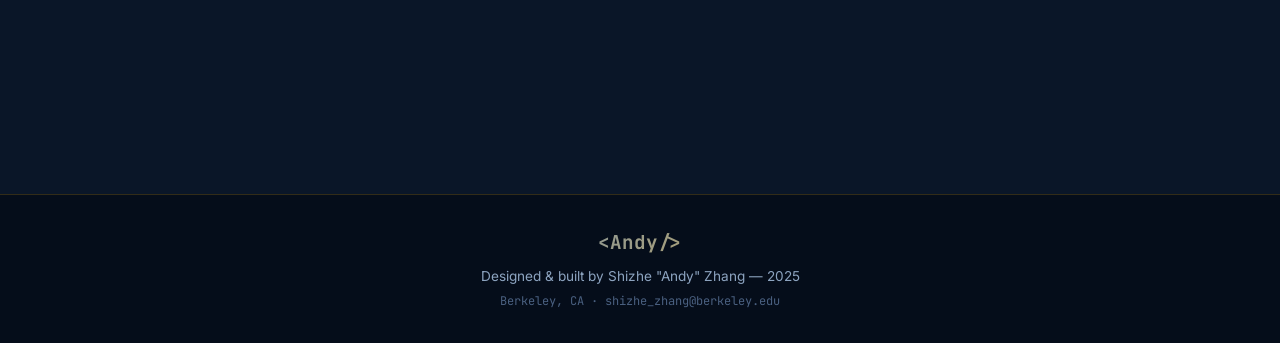
==== commit 1bd84739: "Align site with MLE resume: Pyramyd, MPS, SDIC, CNE5 and Ask-or-Commit details, skills, education, f" ====
--- a/index.html
+++ b/index.html
@@ -83,8 +83,8 @@
 
     <span class="c-kw">def</span> <span class="c-fn">skills</span>(<span class="c-var">self</span>) -&gt; <span class="c-cls">dict</span>:
         <span class="c-kw">return</span> {
-            <span class="c-str">"ml"</span> : [<span class="c-str">"LightGBM"</span>, <span class="c-str">"XGBoost"</span>],
-            <span class="c-str">"nlp"</span>: [<span class="c-str">"RAG"</span>, <span class="c-str">"LLMs"</span>],
+            <span class="c-str">"ml"</span> : [<span class="c-str">"PyTorch"</span>, <span class="c-str">"LightGBM"</span>],
+            <span class="c-str">"nlp"</span>: [<span class="c-str">"RAG"</span>, <span class="c-str">"LLM Agents"</span>],
             <span class="c-str">"lang"</span>: [<span class="c-str">"Python"</span>, <span class="c-str">"SQL"</span>, <span class="c-str">"R"</span>],
         }
 
@@ -106,12 +106,12 @@
       <div class="about-grid">
         <div class="about-text fade-in">
           <p>I'm a second-year M.A. Statistics &amp; Data Science student at <strong>UC Berkeley</strong>, working at the intersection of machine learning, large language models, and quantitative finance. My path began at <strong>Zhejiang University</strong>, where I graduated with honors in Economics (Advanced Class).</p>
-          <p>As an <strong>AI Developer at Monolithic Power Systems</strong>, I build production LLM systems — a self-hosted document-translation platform, a SEC EDGAR <strong>MCP server</strong> that surfaces filings inside Claude, and an agentic slide-generation tool. My research at Berkeley spans retrieval-augmented generation and the pragmatics and calibration of <strong>LLM/VLM agents</strong>.</p>
-          <p>Earlier, internships at leading Chinese financial institutions grounded me in gradient-boosting models, network analysis, and alpha research. I thrive on turning messy data into rigorous, interpretable systems.</p>
+          <p>As an <strong>AI Developer at Monolithic Power Systems</strong>, I build production LLM systems — a self-hosted document-translation platform, a SEC EDGAR <strong>MCP server</strong> that surfaces filings inside Claude, and an agentic slide-generation tool. As an ML Scientist with Pyramyd AI, I built a RAG company-search system with neural retrieval and reranking, and my research at Berkeley studies the calibration of <strong>LLM/VLM agents</strong>.</p>
+          <p>Earlier, internships at leading Chinese financial institutions grounded me in learning-to-rank, temporal graph networks, and alpha research. I thrive on turning messy data into rigorous, interpretable systems.</p>
           <div class="about-links">
-            <a href="mailto:shizhezhang@berkeley.edu" class="about-link">
+            <a href="mailto:shizhe_zhang@berkeley.edu" class="about-link">
               <svg width="16" height="16" viewBox="0 0 24 24" fill="none" stroke="currentColor" stroke-width="2"><rect x="2" y="4" width="20" height="16" rx="2"/><path d="m22 7-8.97 5.7a1.94 1.94 0 0 1-2.06 0L2 7"/></svg>
-              shizhezhang@berkeley.edu
+              shizhe_zhang@berkeley.edu
             </a>
             <a href="https://github.com/minikouda" target="_blank" rel="noopener" class="about-link">
               <svg width="16" height="16" viewBox="0 0 24 24" fill="currentColor"><path d="M12 2C6.477 2 2 6.477 2 12c0 4.42 2.865 8.17 6.839 9.49.5.092.682-.217.682-.482 0-.237-.008-.866-.013-1.7-2.782.603-3.369-1.34-3.369-1.34-.454-1.156-1.11-1.464-1.11-1.464-.908-.62.069-.608.069-.608 1.003.07 1.531 1.03 1.531 1.03.892 1.529 2.341 1.087 2.91.832.092-.647.35-1.088.636-1.338-2.22-.253-4.555-1.11-4.555-4.943 0-1.091.39-1.984 1.029-2.683-.103-.253-.446-1.27.098-2.647 0 0 .84-.269 2.75 1.025A9.578 9.578 0 0 1 12 6.836c.85.004 1.705.114 2.504.336 1.909-1.294 2.747-1.025 2.747-1.025.546 1.377.202 2.394.1 2.647.64.699 1.028 1.592 1.028 2.683 0 3.842-2.339 4.687-4.566 4.935.359.309.678.919.678 1.852 0 1.336-.012 2.415-.012 2.741 0 .267.18.578.688.48C19.138 20.167 22 16.418 22 12c0-5.523-4.477-10-10-10z"/></svg>
@@ -144,7 +144,7 @@
           <div class="skill-cat-header"><span class="skill-cat-icon">⌨️</span><h3 class="skill-cat-title mono">Languages</h3></div>
           <div class="skill-tags">
             <span class="skill-tag tag-blue">Python</span><span class="skill-tag tag-blue">R</span><span class="skill-tag tag-blue">SQL</span>
-            <span class="skill-tag tag-blue">Matlab</span><span class="skill-tag tag-blue">Bash</span><span class="skill-tag tag-blue">LaTeX</span>
+            <span class="skill-tag tag-blue">TypeScript</span><span class="skill-tag tag-blue">Bash</span><span class="skill-tag tag-blue">LaTeX</span>
           </div>
           <div class="skill-bars">
             <div class="skill-bar-item"><div class="skill-bar-label"><span>Python</span><span class="mono">95%</span></div><div class="skill-bar-track"><div class="skill-bar-fill" data-width="95"></div></div></div>
@@ -156,9 +156,10 @@
         <div class="skill-category glass-card">
           <div class="skill-cat-header"><span class="skill-cat-icon">🤖</span><h3 class="skill-cat-title mono">ML / AI</h3></div>
           <div class="skill-tags">
-            <span class="skill-tag tag-yellow">Machine Learning</span><span class="skill-tag tag-yellow">Deep Learning</span>
-            <span class="skill-tag tag-yellow">NLP</span><span class="skill-tag tag-yellow">RAG</span>
-            <span class="skill-tag tag-yellow">LightGBM</span><span class="skill-tag tag-yellow">XGBoost</span>
+            <span class="skill-tag tag-yellow">PyTorch</span><span class="skill-tag tag-yellow">Hugging Face</span>
+            <span class="skill-tag tag-yellow">RAG</span><span class="skill-tag tag-yellow">LLM/VLM Agents</span>
+            <span class="skill-tag tag-yellow">Learning to Rank</span><span class="skill-tag tag-yellow">Graph Neural Networks</span>
+            <span class="skill-tag tag-yellow">Contrastive Learning</span><span class="skill-tag tag-yellow">LightGBM</span>
           </div>
           <div class="skill-bars">
             <div class="skill-bar-item"><div class="skill-bar-label"><span>Machine Learning</span><span class="mono">90%</span></div><div class="skill-bar-track"><div class="skill-bar-fill bar-yellow" data-width="90"></div></div></div>
@@ -170,7 +171,7 @@
         <div class="skill-category glass-card">
           <div class="skill-cat-header"><span class="skill-cat-icon">🛠️</span><h3 class="skill-cat-title mono">Tools &amp; Other</h3></div>
           <div class="skill-tags">
-            <span class="skill-tag tag-blue">Git</span><span class="skill-tag tag-blue">Vim</span><span class="skill-tag tag-blue">Linux/Bash</span><span class="skill-tag tag-blue">Data Structure</span>
+            <span class="skill-tag tag-blue">FAISS/HNSW</span><span class="skill-tag tag-blue">vLLM</span><span class="skill-tag tag-blue">Docker</span><span class="skill-tag tag-blue">FastAPI</span><span class="skill-tag tag-blue">Git</span>
             <span class="skill-tag tag-yellow">Quant Finance</span><span class="skill-tag tag-yellow">Portfolio Opt.</span>
           </div>
           <div class="skill-bars">
@@ -228,15 +229,15 @@
       <div class="contact-wrapper fade-in">
         <div class="contact-text">
           <p>I'm actively looking for <strong>AI, machine learning, and quantitative research</strong> roles. Whether you have a full-time opportunity, an internship, or just want to chat about interesting problems — my inbox is always open.</p>
-          <a href="mailto:shizhezhang@berkeley.edu" class="btn btn-primary contact-btn">
+          <a href="mailto:shizhe_zhang@berkeley.edu" class="btn btn-primary contact-btn">
             <svg width="18" height="18" viewBox="0 0 24 24" fill="none" stroke="currentColor" stroke-width="2"><rect x="2" y="4" width="20" height="16" rx="2"/><path d="m22 7-8.97 5.7a1.94 1.94 0 0 1-2.06 0L2 7"/></svg>
             Say Hello
           </a>
         </div>
         <div class="contact-links-grid">
-          <a href="mailto:shizhezhang@berkeley.edu" class="contact-card glass-card">
+          <a href="mailto:shizhe_zhang@berkeley.edu" class="contact-card glass-card">
             <div class="contact-card-icon email-icon"><svg width="24" height="24" viewBox="0 0 24 24" fill="none" stroke="currentColor" stroke-width="2"><rect x="2" y="4" width="20" height="16" rx="2"/><path d="m22 7-8.97 5.7a1.94 1.94 0 0 1-2.06 0L2 7"/></svg></div>
-            <div><div class="contact-card-label">Email</div><div class="contact-card-value mono">shizhezhang@berkeley.edu</div></div>
+            <div><div class="contact-card-label">Email</div><div class="contact-card-value mono">shizhe_zhang@berkeley.edu</div></div>
           </a>
           <a href="https://github.com/minikouda" target="_blank" rel="noopener" class="contact-card glass-card">
             <div class="contact-card-icon github-icon"><svg width="24" height="24" viewBox="0 0 24 24" fill="currentColor"><path d="M12 2C6.477 2 2 6.477 2 12c0 4.42 2.865 8.17 6.839 9.49.5.092.682-.217.682-.482 0-.237-.008-.866-.013-1.7-2.782.603-3.369-1.34-3.369-1.34-.454-1.156-1.11-1.464-1.11-1.464-.908-.62.069-.608.069-.608 1.003.07 1.531 1.03 1.531 1.03.892 1.529 2.341 1.087 2.91.832.092-.647.35-1.088.636-1.338-2.22-.253-4.555-1.11-4.555-4.943 0-1.091.39-1.984 1.029-2.683-.103-.253-.446-1.27.098-2.647 0 0 .84-.269 2.75 1.025A9.578 9.578 0 0 1 12 6.836c.85.004 1.705.114 2.504.336 1.909-1.294 2.747-1.025 2.747-1.025.546 1.377.202 2.394.1 2.647.64.699 1.028 1.592 1.028 2.683 0 3.842-2.339 4.687-4.566 4.935.359.309.678.919.678 1.852 0 1.336-.012 2.415-.012 2.741 0 .267.18.578.688.48C19.138 20.167 22 16.418 22 12c0-5.523-4.477-10-10-10z"/></svg></div>
@@ -261,7 +262,7 @@
       <div class="footer-inner">
         <span class="mono footer-logo">&lt;Andy/&gt;</span>
         <p class="footer-text">Designed &amp; built by Shizhe "Andy" Zhang &mdash; 2025</p>
-        <p class="footer-sub mono">Berkeley, CA &middot; shizhezhang@berkeley.edu</p>
+        <p class="footer-sub mono">Berkeley, CA &middot; shizhe_zhang@berkeley.edu</p>
       </div>
     </div>
   </footer>
